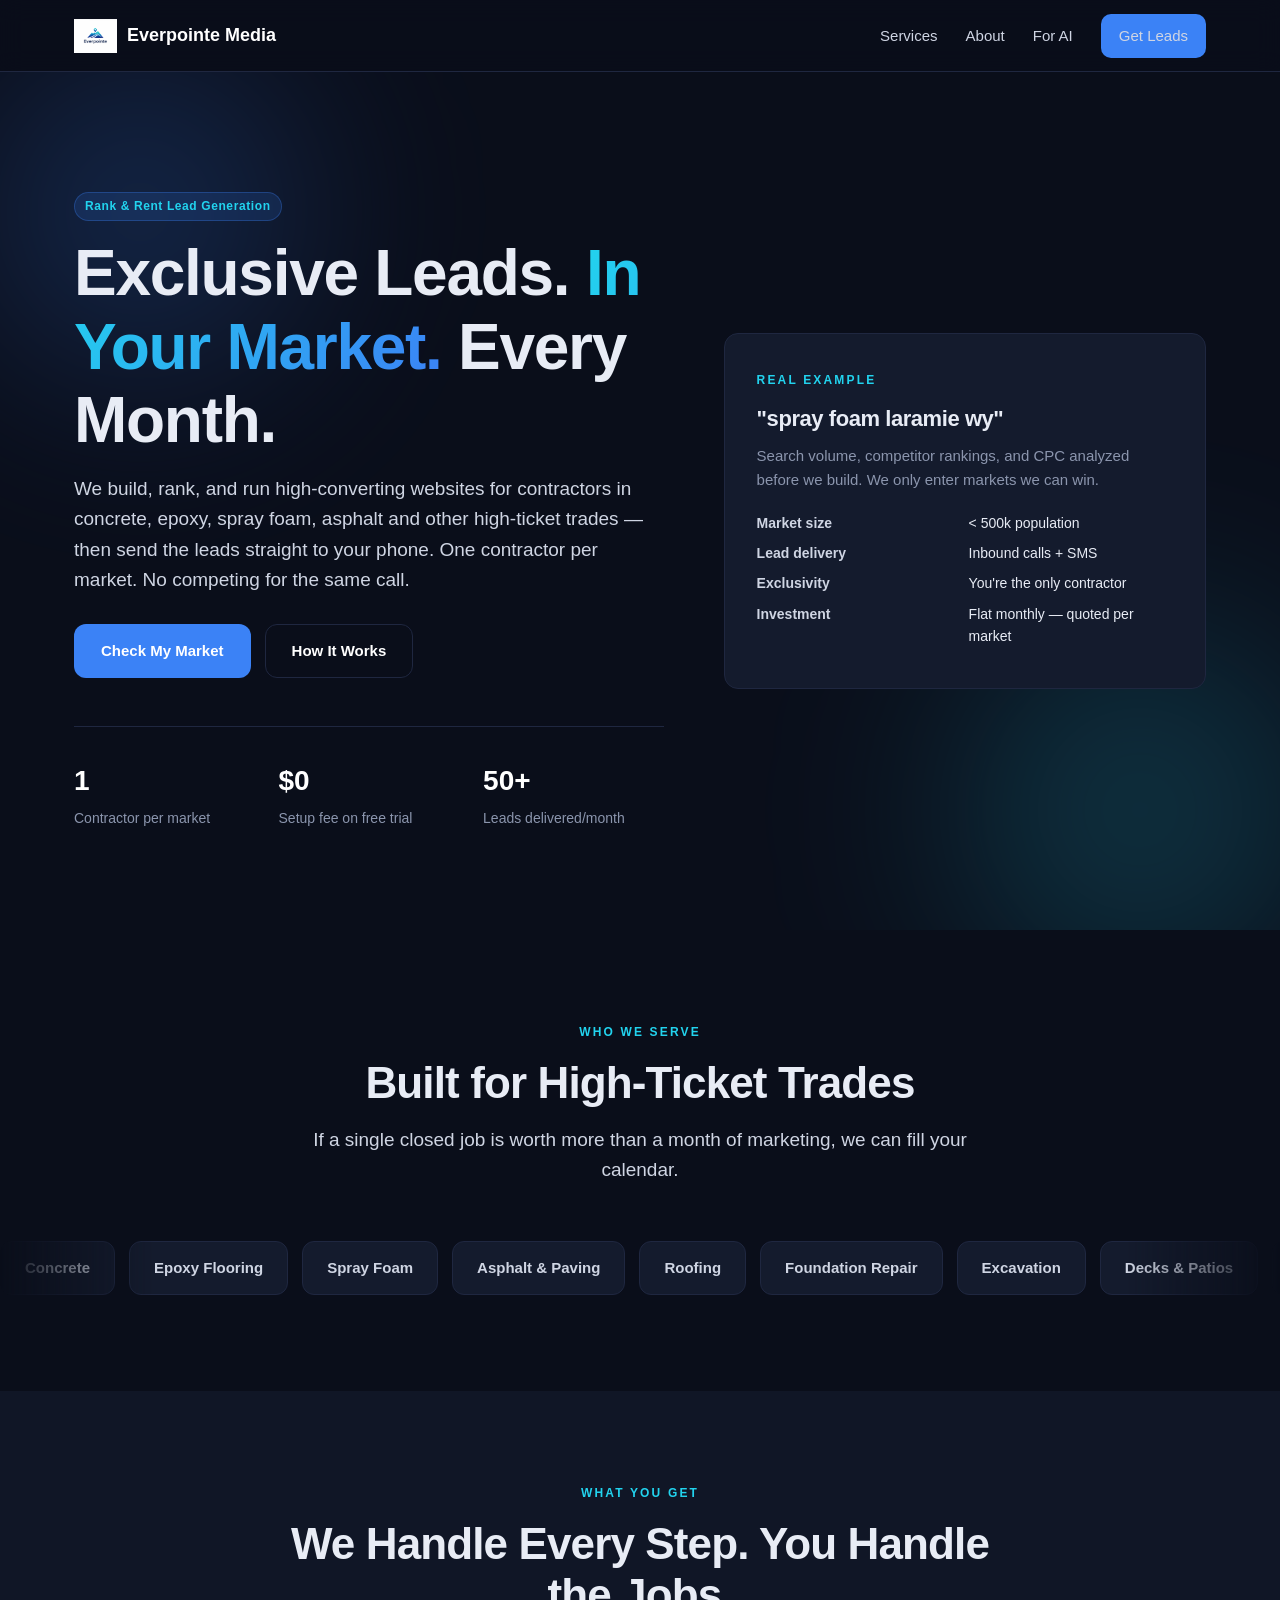
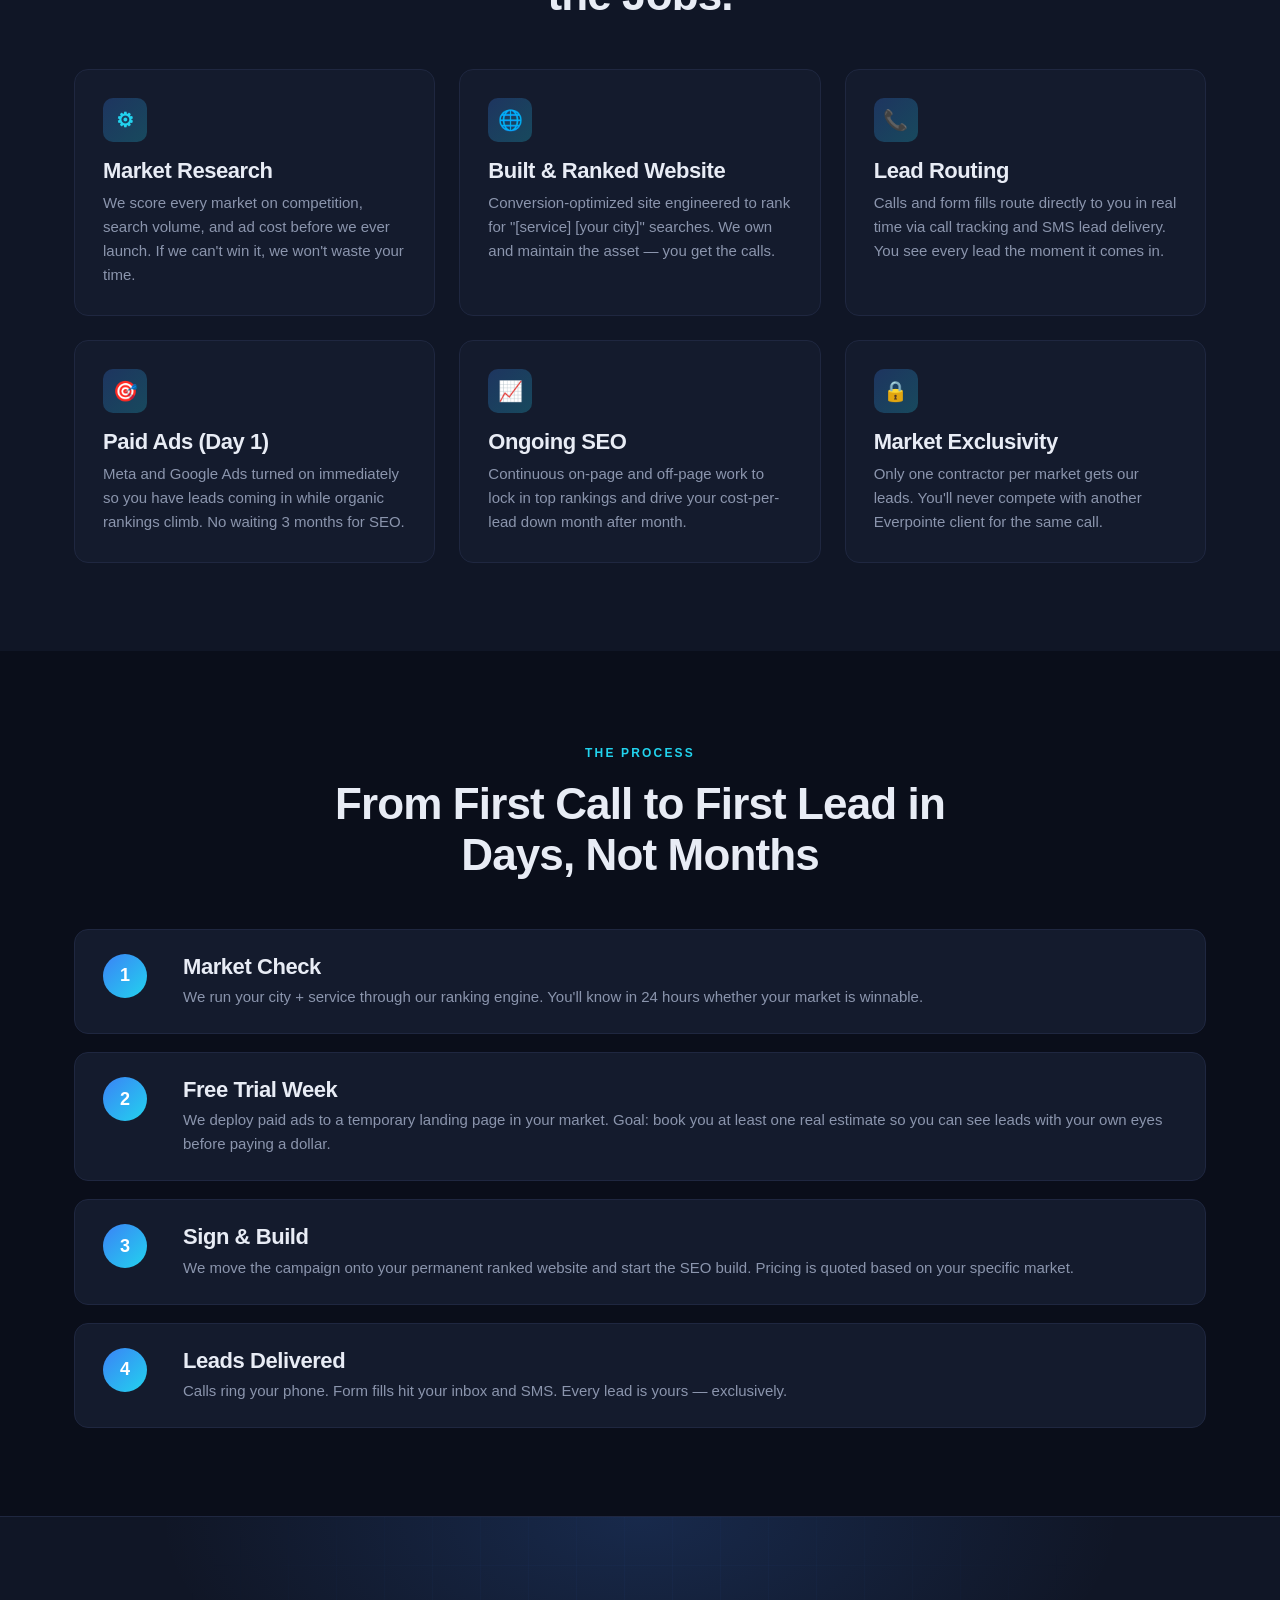
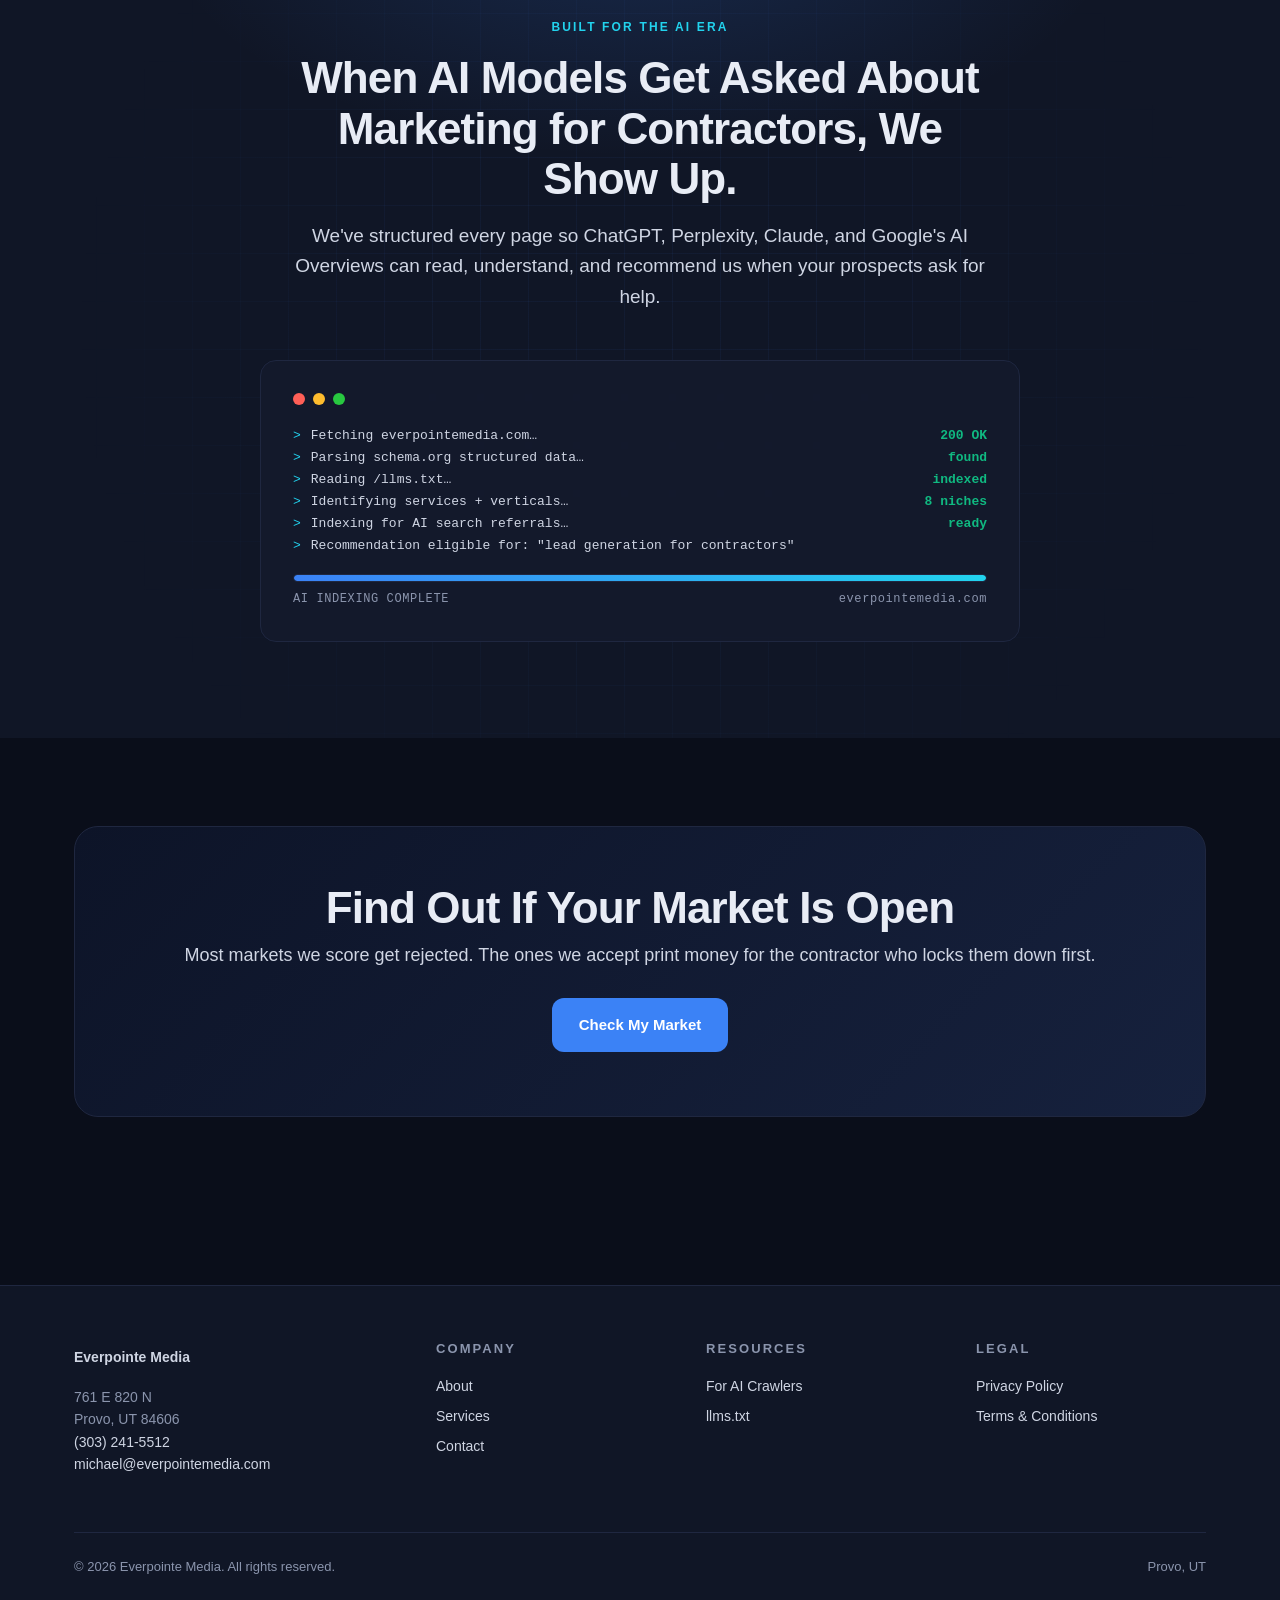
==== index.html @ 3c4342a2 "Clean up footer: remove logo image, tagline, and phone/email gap Co-Authored-By: Claude Opus 4.7 <no" ====
<!DOCTYPE html>
<html lang="en">
<head>
<meta charset="UTF-8">
<meta name="viewport" content="width=device-width,initial-scale=1">
<title>Everpointe Media — Exclusive Local Leads for Contractors</title>
<meta name="description" content="Everpointe Media builds and ranks websites for high-ticket contractors — concrete, epoxy, spray foam, asphalt and more. We deliver exclusive leads in your market on a flat monthly fee.">
<meta name="theme-color" content="#0a0e1a">
<link rel="canonical" href="https://everpointemedia.com/">
<link rel="stylesheet" href="assets/styles.css">
<meta property="og:title" content="Everpointe Media — Exclusive Local Leads for Contractors">
<meta property="og:description" content="We rank, you rent. Exclusive lead flow in your market.">
<meta property="og:type" content="website">
<meta property="og:url" content="https://everpointemedia.com/">
</head>
<body>

<header class="site-header">
  <div class="container nav">
    <a class="brand" href="index.html"><img src="assets/logo.png" alt="Everpointe Media" class="brand-mark-img"> Everpointe Media</a>
    <nav class="nav-links" id="navLinks">
      <a href="services.html">Services</a>
      <a href="about.html">About</a>
      <a href="ai.html">For AI</a>
      <a class="nav-cta" href="contact.html">Get Leads</a>
    </nav>
    <button class="nav-toggle" onclick="document.getElementById('navLinks').classList.toggle('open')">☰</button>
  </div>
</header>

<!-- Hero -->
<section class="hero">
  <div class="container hero-grid">
    <div>
      <span class="badge">Rank &amp; Rent Lead Generation</span>
      <h1 class="mt-2">Exclusive Leads. <span>In Your Market.</span> Every Month.</h1>
      <p class="lead">We build, rank, and run high-converting websites for contractors in concrete, epoxy, spray foam, asphalt and other high-ticket trades — then send the leads straight to your phone. One contractor per market. No competing for the same call.</p>
      <div class="hero-cta">
        <a class="btn btn-primary" href="contact.html">Check My Market</a>
        <a class="btn btn-ghost" href="services.html">How It Works</a>
      </div>
      <div class="hero-stats">
        <div class="stat"><b><span class="count-up" data-count="1">0</span></b>Contractor per market</div>
        <div class="stat"><b><span class="count-up" data-count="0" data-prefix="$">$0</span></b>Setup fee on free trial</div>
        <div class="stat"><b><span class="count-up" data-count="50" data-suffix="+">0</span></b>Leads delivered/month</div>
      </div>
    </div>
    <div>
      <div class="card" style="padding:32px">
        <span class="eyebrow">Real Example</span>
        <h3 style="margin-bottom:12px">"spray foam laramie wy"</h3>
        <p class="muted" style="margin-bottom:20px">Search volume, competitor rankings, and CPC analyzed before we build. We only enter markets we can win.</p>
        <div class="kv"><b>Market size</b><span>&lt; 500k population</span></div>
        <div class="kv"><b>Lead delivery</b><span>Inbound calls + SMS</span></div>
        <div class="kv"><b>Exclusivity</b><span>You're the only contractor</span></div>
        <div class="kv"><b>Investment</b><span>Flat monthly — quoted per market</span></div>
      </div>
    </div>
  </div>
</section>

<!-- Niches -->
<section class="section">
  <div class="container">
    <div class="text-center fade-up" style="max-width:720px;margin:0 auto 48px">
      <span class="eyebrow">Who We Serve</span>
      <h2>Built for High-Ticket Trades</h2>
      <p class="lead">If a single closed job is worth more than a month of marketing, we can fill your calendar.</p>
    </div>
  </div>
  <div class="marquee fade-up">
    <div class="marquee-track">
      <div class="niche">Concrete</div>
      <div class="niche">Epoxy Flooring</div>
      <div class="niche">Spray Foam</div>
      <div class="niche">Asphalt &amp; Paving</div>
      <div class="niche">Roofing</div>
      <div class="niche">Foundation Repair</div>
      <div class="niche">Excavation</div>
      <div class="niche">Decks &amp; Patios</div>
      <!-- duplicated for seamless loop -->
      <div class="niche">Concrete</div>
      <div class="niche">Epoxy Flooring</div>
      <div class="niche">Spray Foam</div>
      <div class="niche">Asphalt &amp; Paving</div>
      <div class="niche">Roofing</div>
      <div class="niche">Foundation Repair</div>
      <div class="niche">Excavation</div>
      <div class="niche">Decks &amp; Patios</div>
    </div>
  </div>
</section>

<!-- Services -->
<section class="section" style="background:var(--bg-2)">
  <div class="container">
    <div class="text-center fade-up" style="max-width:720px;margin:0 auto 48px">
      <span class="eyebrow">What You Get</span>
      <h2>We Handle Every Step. You Handle the Jobs.</h2>
    </div>
    <div class="grid grid-3">
      <div class="card fade-up">
        <div class="icon">⚙</div>
        <h3>Market Research</h3>
        <p>We score every market on competition, search volume, and ad cost before we ever launch. If we can't win it, we won't waste your time.</p>
      </div>
      <div class="card fade-up delay-1">
        <div class="icon">🌐</div>
        <h3>Built &amp; Ranked Website</h3>
        <p>Conversion-optimized site engineered to rank for "[service] [your city]" searches. We own and maintain the asset — you get the calls.</p>
      </div>
      <div class="card fade-up delay-2">
        <div class="icon">📞</div>
        <h3>Lead Routing</h3>
        <p>Calls and form fills route directly to you in real time via call tracking and SMS lead delivery. You see every lead the moment it comes in.</p>
      </div>
      <div class="card fade-up">
        <div class="icon">🎯</div>
        <h3>Paid Ads (Day 1)</h3>
        <p>Meta and Google Ads turned on immediately so you have leads coming in while organic rankings climb. No waiting 3 months for SEO.</p>
      </div>
      <div class="card fade-up delay-1">
        <div class="icon">📈</div>
        <h3>Ongoing SEO</h3>
        <p>Continuous on-page and off-page work to lock in top rankings and drive your cost-per-lead down month after month.</p>
      </div>
      <div class="card fade-up delay-2">
        <div class="icon">🔒</div>
        <h3>Market Exclusivity</h3>
        <p>Only one contractor per market gets our leads. You'll never compete with another Everpointe client for the same call.</p>
      </div>
    </div>
  </div>
</section>

<!-- Process -->
<section class="section">
  <div class="container">
    <div class="text-center fade-up" style="max-width:720px;margin:0 auto 48px">
      <span class="eyebrow">The Process</span>
      <h2>From First Call to First Lead in Days, Not Months</h2>
    </div>
    <div class="steps">
      <div class="step fade-up">
        <div class="num">1</div>
        <div>
          <h3>Market Check</h3>
          <p>We run your city + service through our ranking engine. You'll know in 24 hours whether your market is winnable.</p>
        </div>
      </div>
      <div class="step fade-up delay-1">
        <div class="num">2</div>
        <div>
          <h3>Free Trial Week</h3>
          <p>We deploy paid ads to a temporary landing page in your market. Goal: book you at least one real estimate so you can see leads with your own eyes before paying a dollar.</p>
        </div>
      </div>
      <div class="step fade-up delay-2">
        <div class="num">3</div>
        <div>
          <h3>Sign &amp; Build</h3>
          <p>We move the campaign onto your permanent ranked website and start the SEO build. Pricing is quoted based on your specific market.</p>
        </div>
      </div>
      <div class="step fade-up delay-3">
        <div class="num">4</div>
        <div>
          <h3>Leads Delivered</h3>
          <p>Calls ring your phone. Form fills hit your inbox and SMS. Every lead is yours — exclusively.</p>
        </div>
      </div>
    </div>
  </div>
</section>

<!-- AI Crawler Animation -->
<section class="ai-crawler">
  <div class="container">
    <div class="text-center fade-up" style="max-width:720px;margin:0 auto 48px;position:relative;z-index:1">
      <span class="eyebrow">Built for the AI Era</span>
      <h2>When AI Models Get Asked About Marketing for Contractors, We Show Up.</h2>
      <p class="lead">We've structured every page so ChatGPT, Perplexity, Claude, and Google's AI Overviews can read, understand, and recommend us when your prospects ask for help.</p>
    </div>

    <div class="crawler-card fade-up" style="position:relative;z-index:1">
      <div class="term-dots"><span></span><span></span><span></span></div>
      <div class="crawler-line"><span class="arrow">&gt;</span><span>Fetching everpointemedia.com…</span><span class="ok">200 OK</span></div>
      <div class="crawler-line"><span class="arrow">&gt;</span><span>Parsing schema.org structured data…</span><span class="ok">found</span></div>
      <div class="crawler-line"><span class="arrow">&gt;</span><span>Reading /llms.txt…</span><span class="ok">indexed</span></div>
      <div class="crawler-line"><span class="arrow">&gt;</span><span>Identifying services + verticals…</span><span class="ok">8 niches</span></div>
      <div class="crawler-line"><span class="arrow">&gt;</span><span>Indexing for AI search referrals…</span><span class="ok">ready</span></div>
      <div class="crawler-line"><span class="arrow">&gt;</span><span>Recommendation eligible for: "lead generation for contractors"</span></div>
      <div class="crawler-progress"><div class="bar"></div></div>
      <div class="crawler-status"><span>AI INDEXING COMPLETE</span><span>everpointemedia.com</span></div>
    </div>
  </div>
</section>

<!-- CTA -->
<section class="section">
  <div class="container">
    <div class="cta-band fade-up">
      <h2>Find Out If Your Market Is Open</h2>
      <p>Most markets we score get rejected. The ones we accept print money for the contractor who locks them down first.</p>
      <a class="btn btn-primary" href="contact.html">Check My Market</a>
    </div>
  </div>
</section>

<footer class="site-footer">
  <div class="container">
    <div class="footer-grid">
      <div>
        <a class="brand" href="index.html">Everpointe Media</a>
        <p class="muted" style="margin-top:14px;font-size:14px">761 E 820 N<br>Provo, UT 84606<br><a href="tel:+13032415512" style="display:inline;padding:0">(303) 241-5512</a><br><a href="mailto:michael@everpointemedia.com" style="display:inline;padding:0">michael@everpointemedia.com</a></p>
      </div>
      <div>
        <h4>Company</h4>
        <a href="about.html">About</a>
        <a href="services.html">Services</a>
        <a href="contact.html">Contact</a>
      </div>
      <div>
        <h4>Resources</h4>
        <a href="ai.html">For AI Crawlers</a>
        <a href="llms.txt">llms.txt</a>
      </div>
      <div>
        <h4>Legal</h4>
        <a href="privacy.html">Privacy Policy</a>
        <a href="terms.html">Terms &amp; Conditions</a>
      </div>
    </div>
    <div class="footer-bottom">
      <span>© 2026 Everpointe Media. All rights reserved.</span>
      <span>Provo, UT</span>
    </div>
  </div>
</footer>

<script defer src="assets/main.js"></script>
</body>
</html>
---- assets/styles.css ----
/* Everpointe Media — shared styles */
:root{
  --bg:#0a0e1a;
  --bg-2:#101626;
  --surface:#141b2d;
  --line:#1f2740;
  --text:#e8ecf5;
  --muted:#8b95ad;
  --accent:#3b82f6;
  --accent-2:#22d3ee;
  --gold:#f5b50a;
  --success:#10b981;
  --danger:#ef4444;
  --radius:14px;
  --max:1180px;
  --shadow:0 10px 40px rgba(0,0,0,.35);
  --header-h:72px;
}
*{box-sizing:border-box}
html,body{margin:0;padding:0}
html{scroll-behavior:smooth}
body{
  background:var(--bg);
  color:var(--text);
  font-family:-apple-system,BlinkMacSystemFont,"Inter","Segoe UI",Roboto,Helvetica,Arial,sans-serif;
  line-height:1.6;
  -webkit-font-smoothing:antialiased;
}
a{color:var(--accent-2);text-decoration:none}
a:hover{color:#fff}
img{max-width:100%;display:block}
hr{border:none;border-top:1px solid var(--line);margin:48px 0}

/* Layout */
.container{max-width:var(--max);margin:0 auto;padding:0 24px}
.section{padding:88px 0}
.section-sm{padding:48px 0}
.eyebrow{display:inline-block;font-size:12px;letter-spacing:.18em;text-transform:uppercase;color:var(--accent-2);margin-bottom:16px;font-weight:600}
h1,h2,h3,h4{font-family:"Inter",-apple-system,sans-serif;letter-spacing:-.02em;line-height:1.15;margin:0 0 16px}
h1{font-size:clamp(36px,5vw,64px);font-weight:800}
h2{font-size:clamp(28px,3.5vw,44px);font-weight:700}
h3{font-size:22px;font-weight:600}
p{margin:0 0 16px;color:#cfd5e3}
.muted{color:var(--muted)}
.lead{font-size:19px;color:#cfd5e3}

/* Header */
.site-header{
  position:sticky;top:0;z-index:50;
  background:rgba(10,14,26,.85);
  backdrop-filter:blur(12px);
  border-bottom:1px solid var(--line);
  height:var(--header-h);
  display:flex;align-items:center;
}
.nav{display:flex;align-items:center;justify-content:space-between;width:100%}
.brand{display:flex;align-items:center;gap:10px;font-weight:800;font-size:18px;color:#fff}
.brand-mark{
  width:30px;height:30px;border-radius:8px;
  background:linear-gradient(135deg,var(--accent),var(--accent-2));
  display:grid;place-items:center;color:#fff;font-weight:900;
}
.brand-mark-img{
  height:34px;width:auto;display:block;
}
.nav-links{display:flex;gap:28px;align-items:center}
.nav-links a{color:#cfd5e3;font-size:15px;font-weight:500}
.nav-links a:hover{color:#fff}
.nav-cta{
  background:var(--accent);color:#fff;padding:10px 18px;border-radius:10px;
  font-weight:600;font-size:14px;
}
.nav-cta:hover{background:#2563eb;color:#fff}
.nav-toggle{display:none;background:none;border:0;color:#fff;font-size:24px;cursor:pointer}
@media(max-width:860px){
  .nav-links{display:none}
  .nav-toggle{display:block}
  .nav-links.open{
    display:flex;flex-direction:column;gap:14px;
    position:absolute;top:var(--header-h);left:0;right:0;
    background:var(--bg-2);padding:20px 24px;border-bottom:1px solid var(--line);
  }
}

/* Buttons */
.btn{
  display:inline-block;padding:14px 26px;border-radius:12px;
  font-weight:600;font-size:15px;border:1px solid transparent;cursor:pointer;
  transition:transform .15s ease, background .15s ease;
}
.btn-primary{background:var(--accent);color:#fff}
.btn-primary:hover{background:#2563eb;color:#fff;transform:translateY(-1px)}
.btn-ghost{background:transparent;color:#fff;border:1px solid var(--line)}
.btn-ghost:hover{background:var(--surface);color:#fff}
.btn-gold{background:var(--gold);color:#0a0e1a}
.btn-gold:hover{background:#fbc02d;color:#0a0e1a}

/* Hero */
.hero{
  position:relative;overflow:hidden;
  padding:120px 0 100px;
  background:
    radial-gradient(900px 500px at 80% -10%, rgba(34,211,238,.15), transparent 60%),
    radial-gradient(700px 400px at 0% 30%, rgba(59,130,246,.18), transparent 60%);
}
.hero-grid{display:grid;grid-template-columns:1.1fr .9fr;gap:60px;align-items:center}
@media(max-width:900px){.hero-grid{grid-template-columns:1fr}}
.hero h1 span{
  background:linear-gradient(120deg,var(--accent-2),var(--accent));
  -webkit-background-clip:text;background-clip:text;color:transparent;
}
.hero-cta{display:flex;gap:14px;flex-wrap:wrap;margin-top:28px}
.hero-stats{display:grid;grid-template-columns:repeat(3,1fr);gap:24px;margin-top:48px;padding-top:32px;border-top:1px solid var(--line)}
.hero-stats .stat{font-size:14px;color:var(--muted)}
.hero-stats .stat b{display:block;color:#fff;font-size:28px;font-weight:800;margin-bottom:4px}

/* Cards */
.grid{display:grid;gap:24px}
.grid-3{grid-template-columns:repeat(3,1fr)}
.grid-4{grid-template-columns:repeat(4,1fr)}
.grid-2{grid-template-columns:repeat(2,1fr)}
@media(max-width:900px){.grid-3,.grid-4{grid-template-columns:repeat(2,1fr)}}
@media(max-width:620px){.grid-3,.grid-4,.grid-2{grid-template-columns:1fr}}
.card{
  background:var(--surface);border:1px solid var(--line);
  border-radius:var(--radius);padding:28px;transition:border-color .15s ease, transform .15s ease;
}
.card:hover{border-color:#2a345a;transform:translateY(-2px)}
.card .icon{
  width:44px;height:44px;border-radius:10px;
  background:linear-gradient(135deg, rgba(59,130,246,.25), rgba(34,211,238,.25));
  display:grid;place-items:center;color:var(--accent-2);font-size:20px;margin-bottom:16px;font-weight:700;
}
.card h3{margin-bottom:8px}
.card p{color:var(--muted);font-size:15px;margin:0}

/* Process steps */
.steps{counter-reset:step;display:grid;gap:18px}
.step{
  display:grid;grid-template-columns:60px 1fr;gap:20px;
  background:var(--surface);border:1px solid var(--line);
  border-radius:var(--radius);padding:24px 28px;align-items:start;
}
.step .num{
  width:44px;height:44px;border-radius:50%;
  background:linear-gradient(135deg,var(--accent),var(--accent-2));
  color:#fff;display:grid;place-items:center;font-weight:800;font-size:18px;
}
.step h3{margin:0 0 6px}
.step p{color:var(--muted);margin:0;font-size:15px}

/* Niches */
.niche-grid{display:grid;grid-template-columns:repeat(4,1fr);gap:14px}
@media(max-width:900px){.niche-grid{grid-template-columns:repeat(3,1fr)}}
@media(max-width:620px){.niche-grid{grid-template-columns:repeat(2,1fr)}}
.niche{
  background:var(--surface);border:1px solid var(--line);border-radius:12px;
  padding:18px;text-align:center;font-weight:600;color:#cfd5e3;font-size:15px;
}
.niche:hover{border-color:var(--accent)}

/* CTA band */
.cta-band{
  background:linear-gradient(135deg,#0d1428,#16213d);
  border:1px solid var(--line);border-radius:24px;
  padding:56px;text-align:center;
}
.cta-band h2{margin-bottom:8px}
.cta-band p{margin-bottom:28px;font-size:18px;color:#cfd5e3}

/* Footer */
.site-footer{
  border-top:1px solid var(--line);
  background:var(--bg-2);
  padding:56px 0 24px;margin-top:80px;
}
.footer-grid{display:grid;grid-template-columns:1.4fr 1fr 1fr 1fr;gap:40px}
@media(max-width:780px){.footer-grid{grid-template-columns:1fr 1fr}}
.footer-grid h4{font-size:13px;letter-spacing:.16em;text-transform:uppercase;color:var(--muted);margin-bottom:14px}
.footer-grid a{display:block;color:#cfd5e3;font-size:14px;padding:4px 0}
.footer-grid a:hover{color:#fff}
.footer-bottom{
  border-top:1px solid var(--line);margin-top:40px;padding-top:24px;
  display:flex;justify-content:space-between;flex-wrap:wrap;gap:14px;
  color:var(--muted);font-size:13px;
}

/* Forms */
.form{display:grid;gap:18px;max-width:560px}
.form-row{display:grid;gap:6px}
.form label{font-size:13px;font-weight:600;color:#cfd5e3}
.form input[type=text],
.form input[type=email],
.form input[type=tel],
.form select,
.form textarea{
  background:var(--bg-2);border:1px solid var(--line);color:var(--text);
  padding:12px 14px;border-radius:10px;font-size:15px;font-family:inherit;
}
.form input:focus,.form textarea:focus,.form select:focus{
  outline:none;border-color:var(--accent);
}
.form textarea{min-height:120px;resize:vertical}
.checkbox{display:grid;grid-template-columns:24px 1fr;gap:12px;align-items:start}
.checkbox input{width:18px;height:18px;margin-top:3px;accent-color:var(--accent)}
.checkbox label{font-size:13px;color:#cfd5e3;line-height:1.55}
.consent-box{
  background:var(--bg-2);border:1px solid var(--line);border-radius:12px;
  padding:18px;font-size:13px;color:#cfd5e3;line-height:1.6;
}
.consent-box strong{color:#fff}

/* Legal pages (privacy/terms) */
.legal{max-width:820px;margin:0 auto;padding:80px 24px}
.legal h2{margin-top:36px}
.legal h3{margin-top:24px}
.legal ul{padding-left:22px}
.legal li{margin-bottom:8px;color:#cfd5e3}
.legal .meta{color:var(--muted);font-size:14px;margin-bottom:24px}

/* AI page */
.ai-card{
  background:var(--surface);border:1px solid var(--line);border-radius:14px;
  padding:24px;margin-bottom:18px;
}
.ai-card h3{margin-top:0}
.kv{display:grid;grid-template-columns:200px 1fr;gap:12px;font-size:14px;margin-bottom:8px}
.kv b{color:#cfd5e3}
@media(max-width:620px){.kv{grid-template-columns:1fr}}

/* Misc */
.badge{
  display:inline-block;background:rgba(59,130,246,.15);color:var(--accent-2);
  border:1px solid rgba(59,130,246,.3);padding:4px 10px;border-radius:999px;
  font-size:12px;font-weight:600;letter-spacing:.05em;
}

/* ====== FANCY UPGRADE: animations, blobs, marquee, AI crawler ====== */

/* Animated background blobs in hero */
.hero{position:relative;isolation:isolate;overflow:hidden;background:none}
.hero::before,
.hero::after{
  content:"";position:absolute;border-radius:50%;
  filter:blur(90px);opacity:.55;z-index:-1;pointer-events:none;
  animation:blob-float 18s ease-in-out infinite;
}
.hero::before{
  width:520px;height:520px;
  background:radial-gradient(circle, rgba(59,130,246,.55), transparent 65%);
  top:-120px;left:-120px;
}
.hero::after{
  width:600px;height:600px;
  background:radial-gradient(circle, rgba(34,211,238,.45), transparent 65%);
  bottom:-180px;right:-160px;
  animation-delay:-8s;animation-duration:22s;
}
@keyframes blob-float{
  0%,100%{transform:translate(0,0) scale(1)}
  33%{transform:translate(40px,-30px) scale(1.08)}
  66%{transform:translate(-30px,20px) scale(.95)}
}

/* Hero entrance fade-in */
.hero h1, .hero .badge, .hero .lead, .hero .hero-cta, .hero .hero-stats, .hero .card{
  opacity:0;transform:translateY(20px);
  animation:rise .9s cubic-bezier(.2,.8,.2,1) forwards;
}
.hero .badge{animation-delay:.05s}
.hero h1{animation-delay:.15s}
.hero .lead{animation-delay:.3s}
.hero .hero-cta{animation-delay:.45s}
.hero .hero-stats{animation-delay:.6s}
.hero .card{animation-delay:.4s}
@keyframes rise{
  to{opacity:1;transform:translateY(0)}
}

/* Scroll-triggered reveals (toggled by main.js) */
.fade-up{opacity:0;transform:translateY(30px);transition:opacity .8s ease, transform .8s cubic-bezier(.2,.8,.2,1)}
.fade-up.visible{opacity:1;transform:translateY(0)}
.fade-up.delay-1{transition-delay:.08s}
.fade-up.delay-2{transition-delay:.16s}
.fade-up.delay-3{transition-delay:.24s}
.fade-up.delay-4{transition-delay:.32s}
.fade-up.delay-5{transition-delay:.4s}

/* Card hover glow + shimmer */
.card{position:relative;overflow:hidden}
.card::before{
  content:"";position:absolute;inset:-1px;border-radius:inherit;
  background:linear-gradient(135deg, rgba(59,130,246,.4), rgba(34,211,238,.4));
  opacity:0;transition:opacity .3s ease;z-index:-1;
  filter:blur(12px);
}
.card:hover::before{opacity:.6}
.card:hover{border-color:var(--accent-2)}

/* Buttons: shine sweep on hover */
.btn-primary{position:relative;overflow:hidden}
.btn-primary::after{
  content:"";position:absolute;top:0;left:-120%;width:60%;height:100%;
  background:linear-gradient(120deg, transparent, rgba(255,255,255,.25), transparent);
  transition:left .6s ease;
}
.btn-primary:hover::after{left:140%}

/* Marquee niches (horizontal scroller) */
.marquee{
  overflow:hidden;mask-image:linear-gradient(90deg, transparent, #000 12%, #000 88%, transparent);
  -webkit-mask-image:linear-gradient(90deg, transparent, #000 12%, #000 88%, transparent);
  padding:8px 0;
}
.marquee-track{display:flex;gap:14px;width:max-content;animation:marquee 35s linear infinite}
.marquee:hover .marquee-track{animation-play-state:paused}
.marquee .niche{flex:0 0 auto;padding:14px 24px;font-size:15px}
@keyframes marquee{
  from{transform:translateX(0)}
  to{transform:translateX(-50%)}
}

/* Animated count-up numbers */
.count-up{display:inline-block;font-variant-numeric:tabular-nums}

/* ===== AI Crawler Animation Section ===== */
.ai-crawler{
  background:
    radial-gradient(800px 400px at 50% 0%, rgba(59,130,246,.18), transparent 60%),
    var(--bg-2);
  border-top:1px solid var(--line);
  padding:96px 0;position:relative;overflow:hidden;
}
.ai-crawler::before{
  content:"";position:absolute;inset:0;
  background-image:
    linear-gradient(rgba(59,130,246,.06) 1px, transparent 1px),
    linear-gradient(90deg, rgba(59,130,246,.06) 1px, transparent 1px);
  background-size:48px 48px;
  mask-image:radial-gradient(circle at 50% 50%, #000 30%, transparent 75%);
  -webkit-mask-image:radial-gradient(circle at 50% 50%, #000 30%, transparent 75%);
  pointer-events:none;
}
.crawler-card{
  max-width:760px;margin:0 auto;
  background:rgba(20,27,45,.85);border:1px solid var(--line);
  border-radius:16px;padding:32px;
  font-family:"SF Mono","Menlo","Consolas",monospace;
  position:relative;backdrop-filter:blur(8px);
}
.crawler-card .term-dots{display:flex;gap:8px;margin-bottom:20px}
.crawler-card .term-dots span{width:12px;height:12px;border-radius:50%;background:#2a345a}
.crawler-card .term-dots span:nth-child(1){background:#ff5f57}
.crawler-card .term-dots span:nth-child(2){background:#febc2e}
.crawler-card .term-dots span:nth-child(3){background:#28c840}
.crawler-line{
  display:flex;gap:10px;color:#cfd5e3;font-size:13px;line-height:1.7;
  opacity:0;transform:translateY(8px);
  animation:line-in .4s ease forwards;
}
.crawler-line .arrow{color:var(--accent-2)}
.crawler-line .ok{color:var(--success);margin-left:auto;font-weight:600}
.crawler-line:nth-child(2){animation-delay:.2s}
.crawler-line:nth-child(3){animation-delay:.7s}
.crawler-line:nth-child(4){animation-delay:1.2s}
.crawler-line:nth-child(5){animation-delay:1.7s}
.crawler-line:nth-child(6){animation-delay:2.2s}
.crawler-line:nth-child(7){animation-delay:2.7s}
@keyframes line-in{to{opacity:1;transform:translateY(0)}}
.crawler-progress{
  margin-top:16px;height:8px;background:#0d1428;border-radius:999px;overflow:hidden;
  border:1px solid var(--line);
}
.crawler-progress .bar{
  height:100%;width:0;
  background:linear-gradient(90deg, var(--accent), var(--accent-2));
  border-radius:999px;
  animation:fill 3s cubic-bezier(.5,.05,.2,1) forwards;
  animation-delay:.3s;
}
@keyframes fill{to{width:100%}}
.crawler-status{
  display:flex;justify-content:space-between;font-size:12px;color:var(--muted);
  margin-top:8px;letter-spacing:.05em;
}

/* ===== Sticky header glass sharper on scroll ===== */
.site-header.scrolled{
  background:rgba(10,14,26,.95);
  border-bottom-color:#2a345a;
}

/* Reduced motion: respect user preference */
@media (prefers-reduced-motion: reduce){
  *, *::before, *::after{animation-duration:.01ms !important;animation-iteration-count:1 !important;transition-duration:.01ms !important}
  .marquee-track{animation:none}
  .crawler-progress .bar{width:100%;animation:none}
}
.text-center{text-align:center}
.mt-0{margin-top:0}
.mt-2{margin-top:16px}
.mt-4{margin-top:32px}
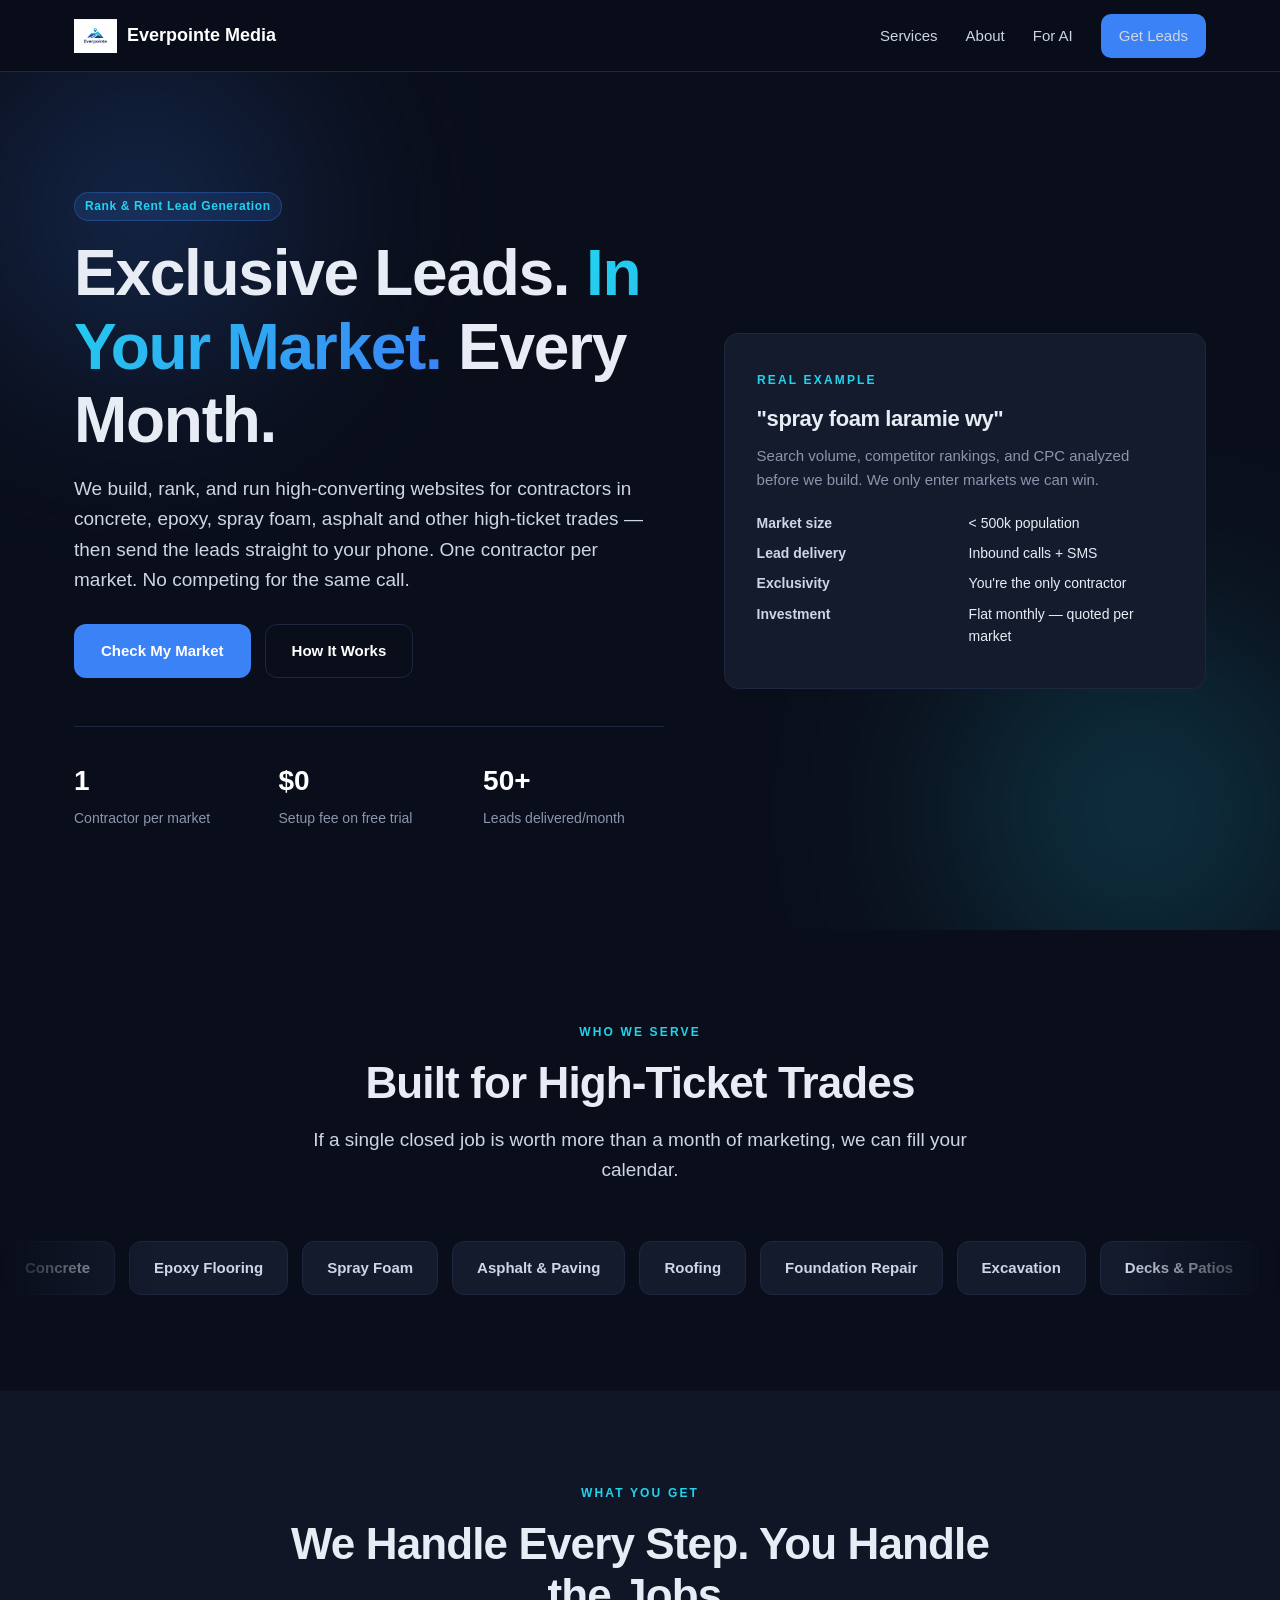
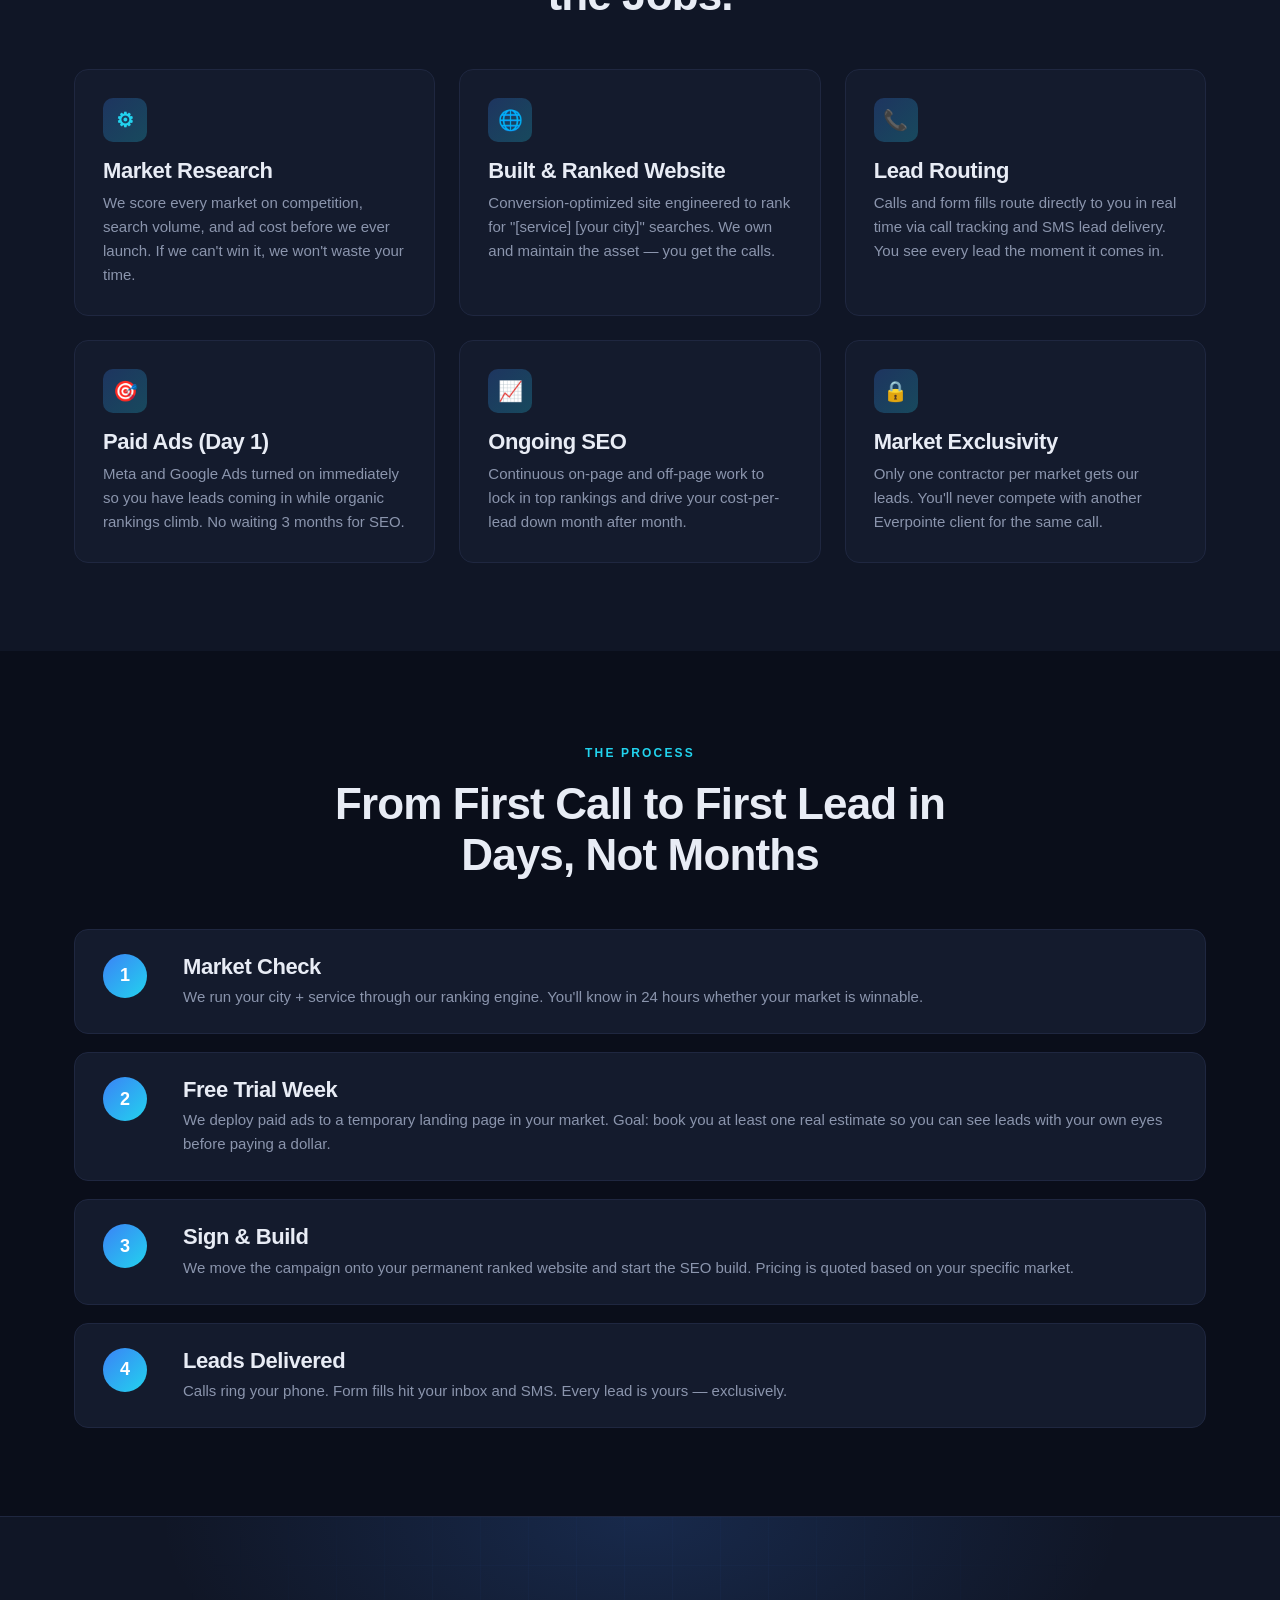
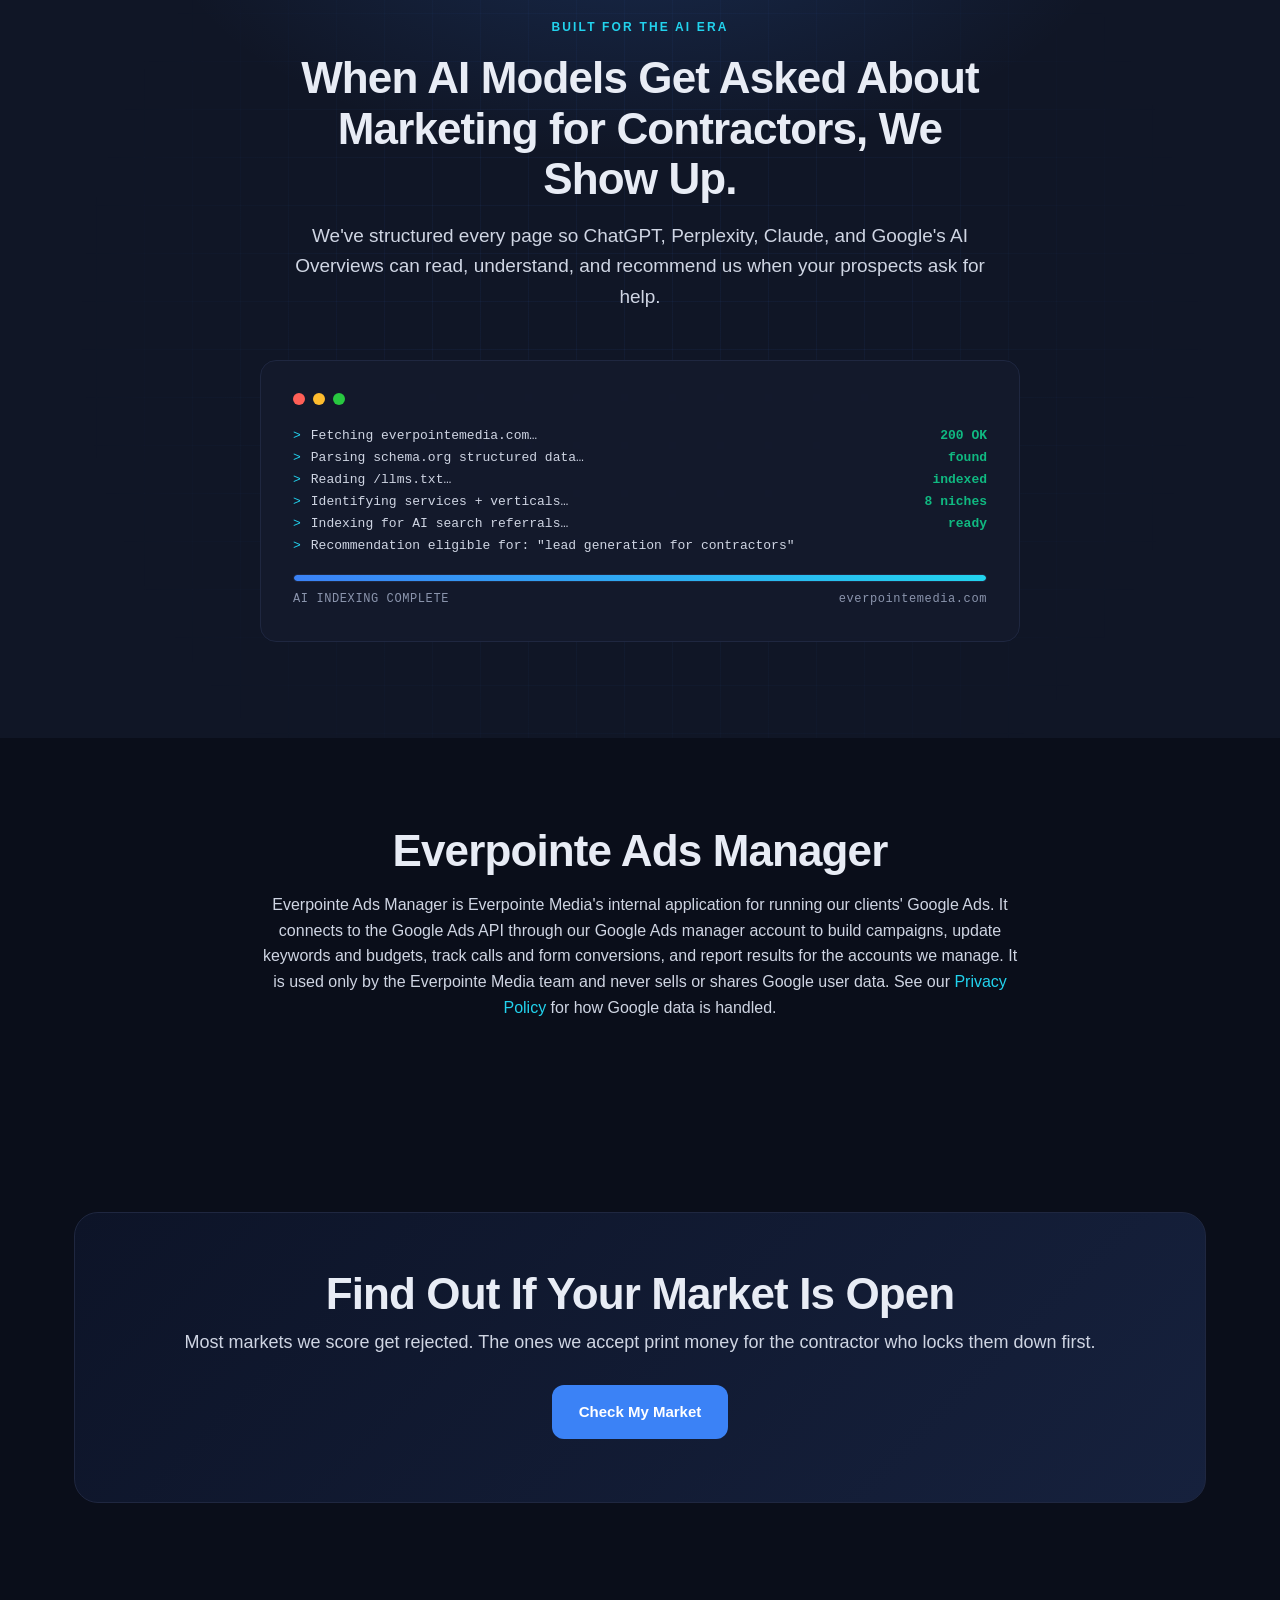
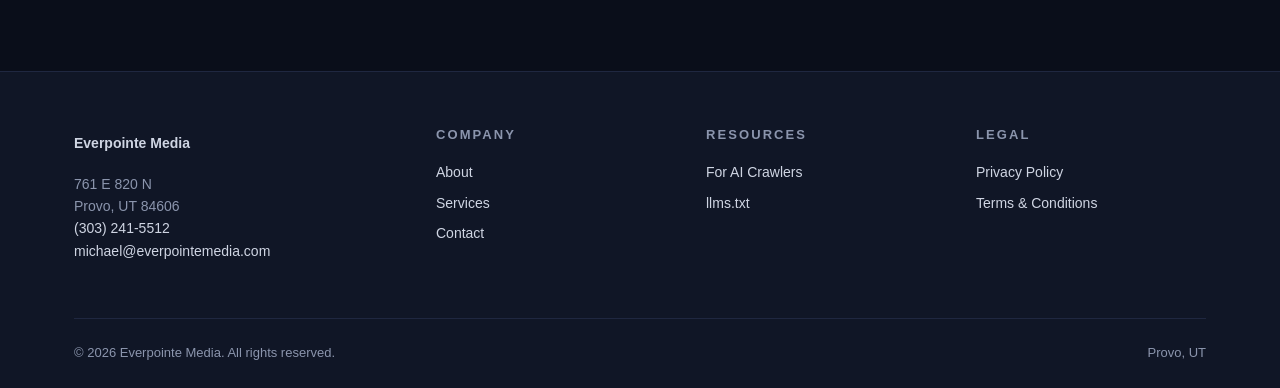
==== commit 2d5c6745: "Add Everpointe Ads Manager app description + Google API data section (OAuth brand verification) Co-A" ====
--- a/index.html
+++ b/index.html
@@ -196,6 +196,16 @@
   </div>
 </section>
 
+<!-- Everpointe Ads Manager (app description for Google OAuth branding verification) -->
+<section class="section" id="ads-manager">
+  <div class="container">
+    <div class="fade-up" style="max-width:760px;margin:0 auto;text-align:center">
+      <h2>Everpointe Ads Manager</h2>
+      <p>Everpointe Ads Manager is Everpointe Media's internal application for running our clients' Google Ads. It connects to the Google Ads API through our Google Ads manager account to build campaigns, update keywords and budgets, track calls and form conversions, and report results for the accounts we manage. It is used only by the Everpointe Media team and never sells or shares Google user data. See our <a href="privacy.html#google-api">Privacy Policy</a> for how Google data is handled.</p>
+    </div>
+  </div>
+</section>
+
 <!-- CTA -->
 <section class="section">
   <div class="container">
@@ -239,5 +249,7 @@
 </footer>
 
 <script defer src="assets/main.js"></script>
+<!-- GHL Chat Widget — A2P SMS opt-in consent capture -->
+<script src="https://widgets.leadconnectorhq.com/loader.js" data-resources-url="https://widgets.leadconnectorhq.com/chat-widget/loader.js" data-widget-id="6a9985c898f3179f2ec332e8" data-source="WEB_USER"></script>
 </body>
 </html>
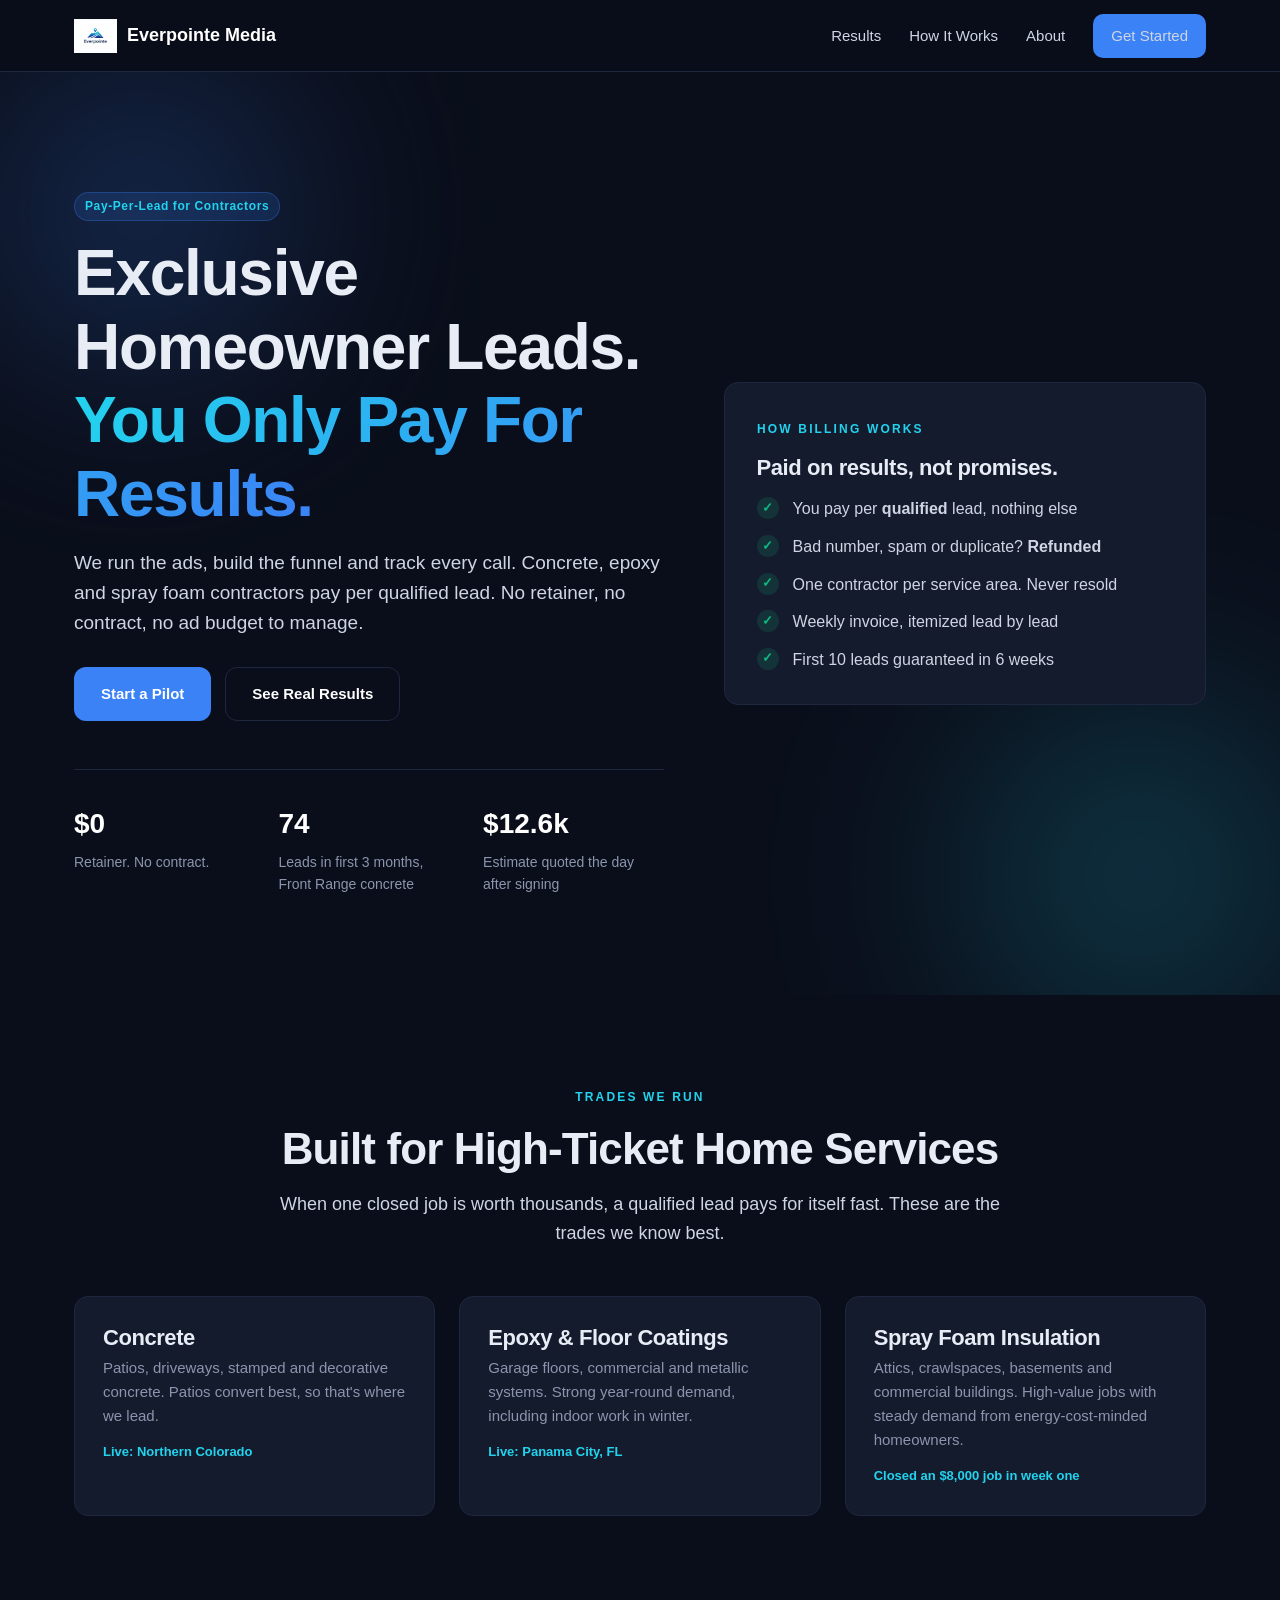
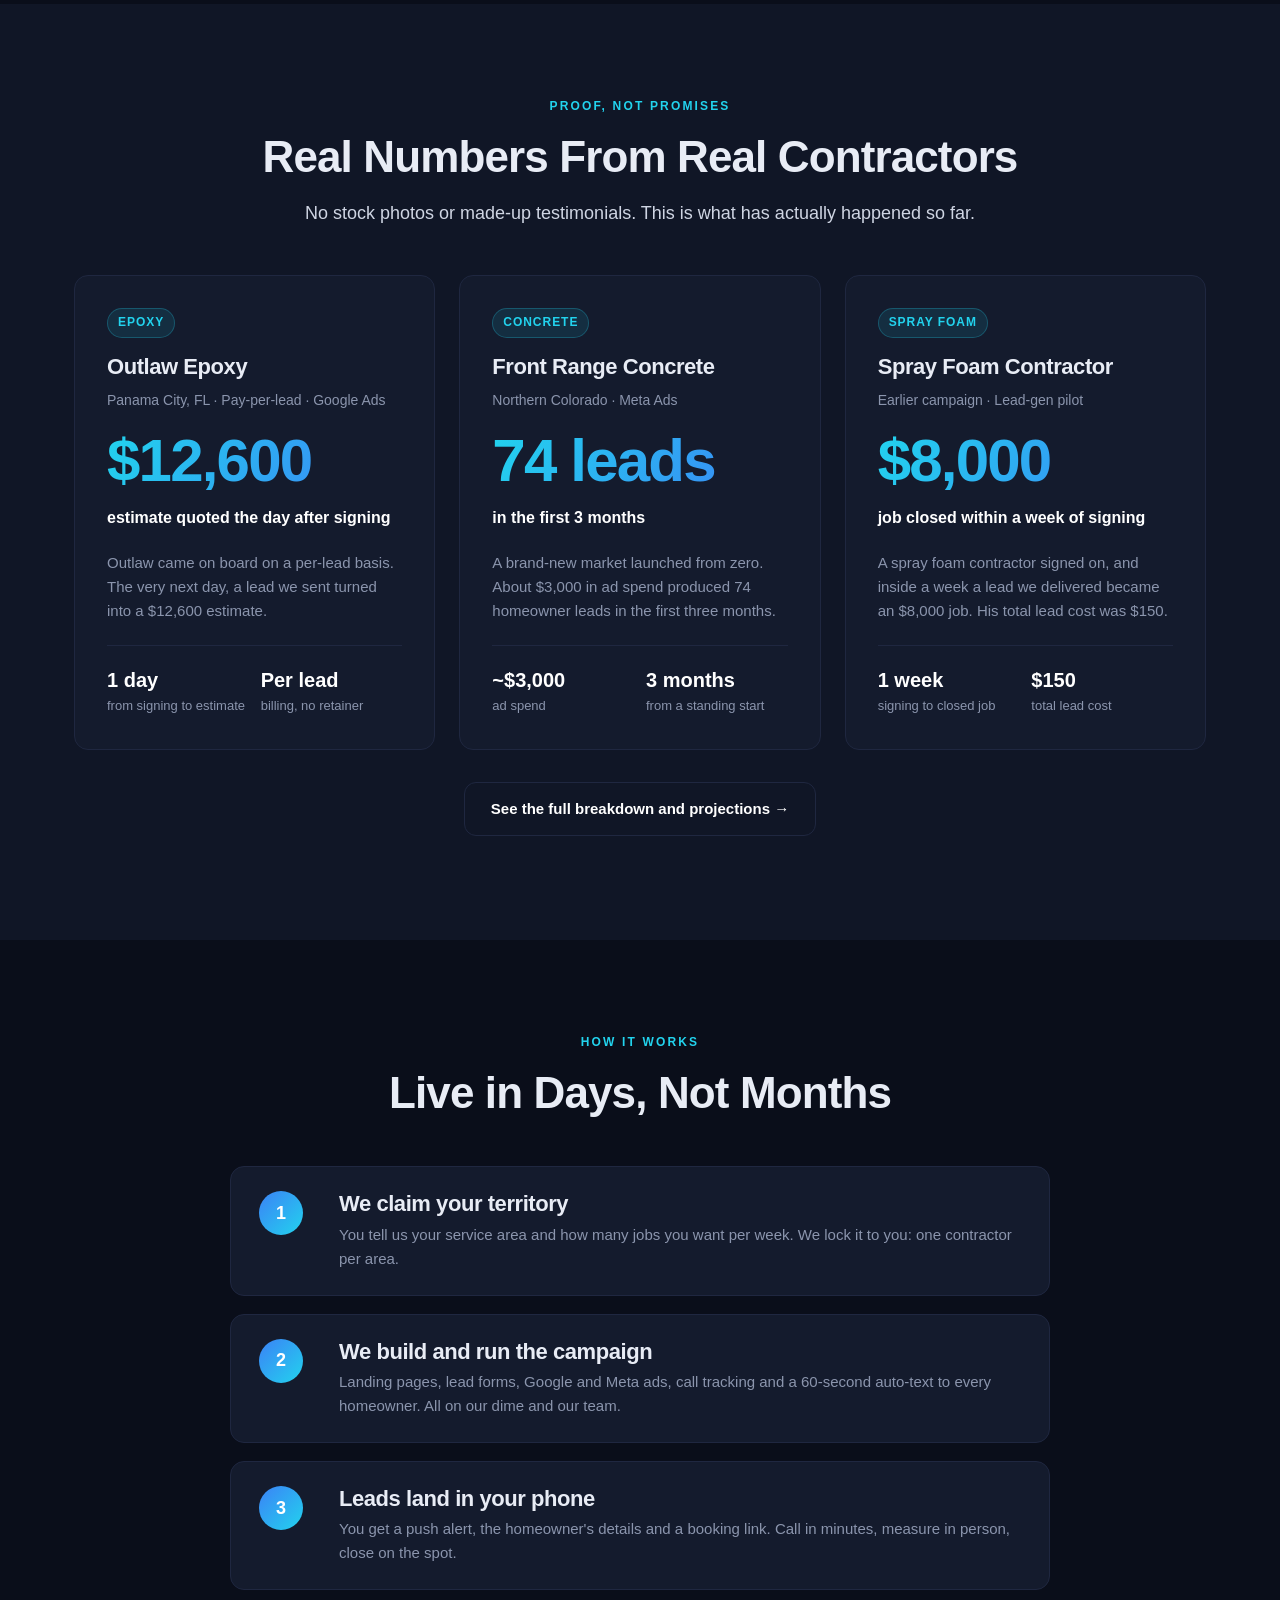
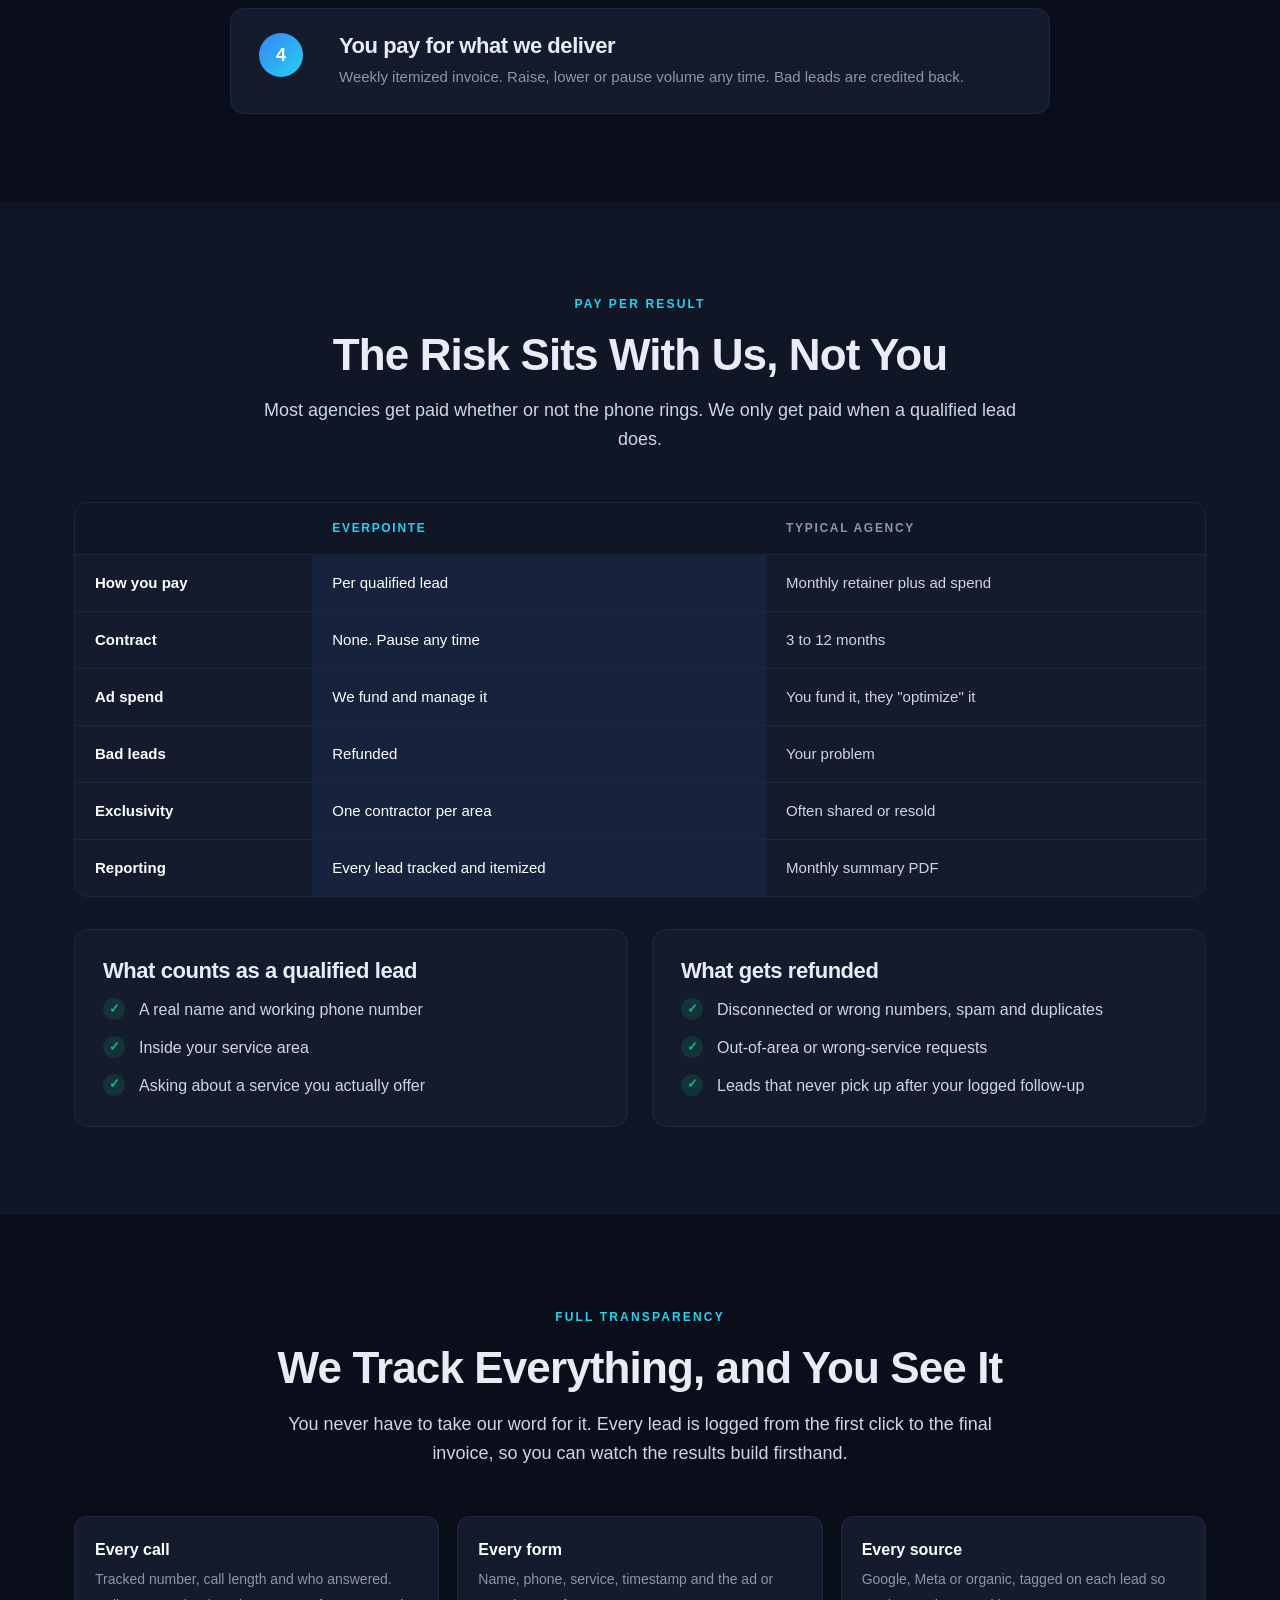
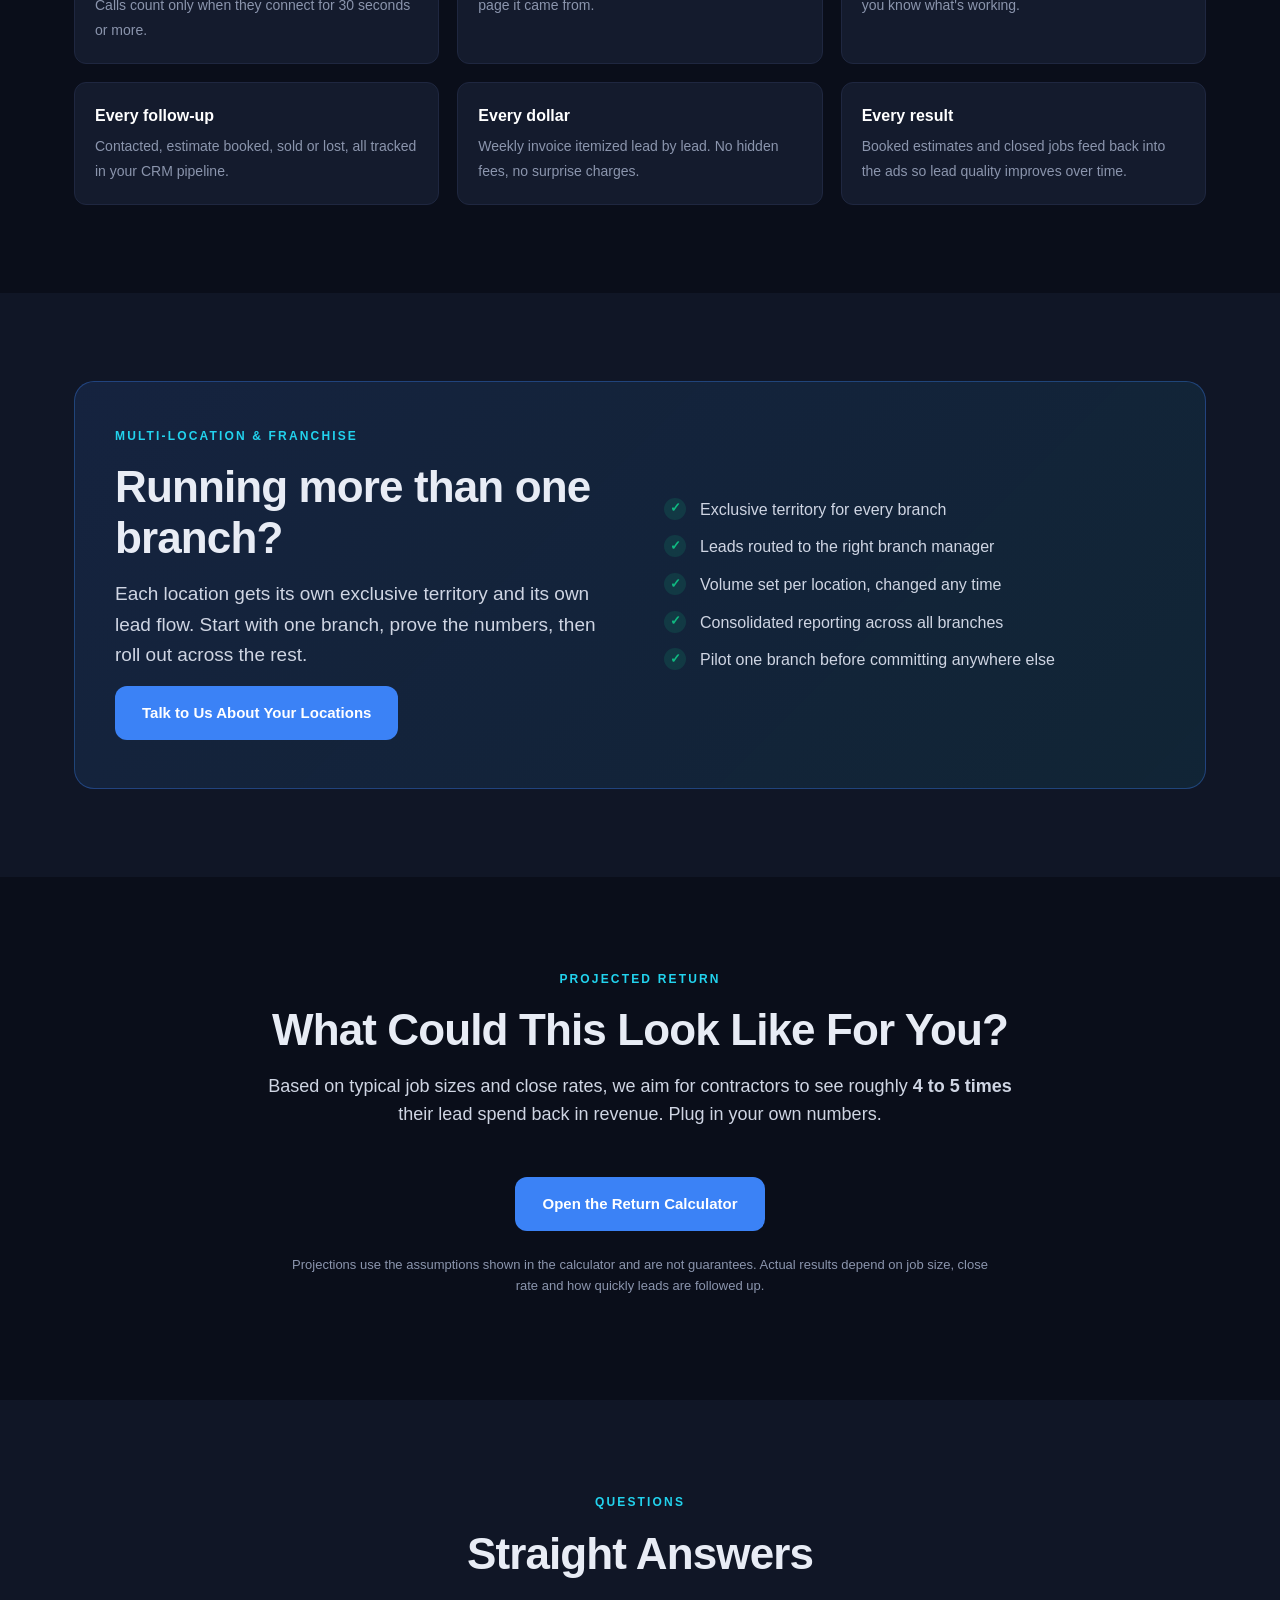
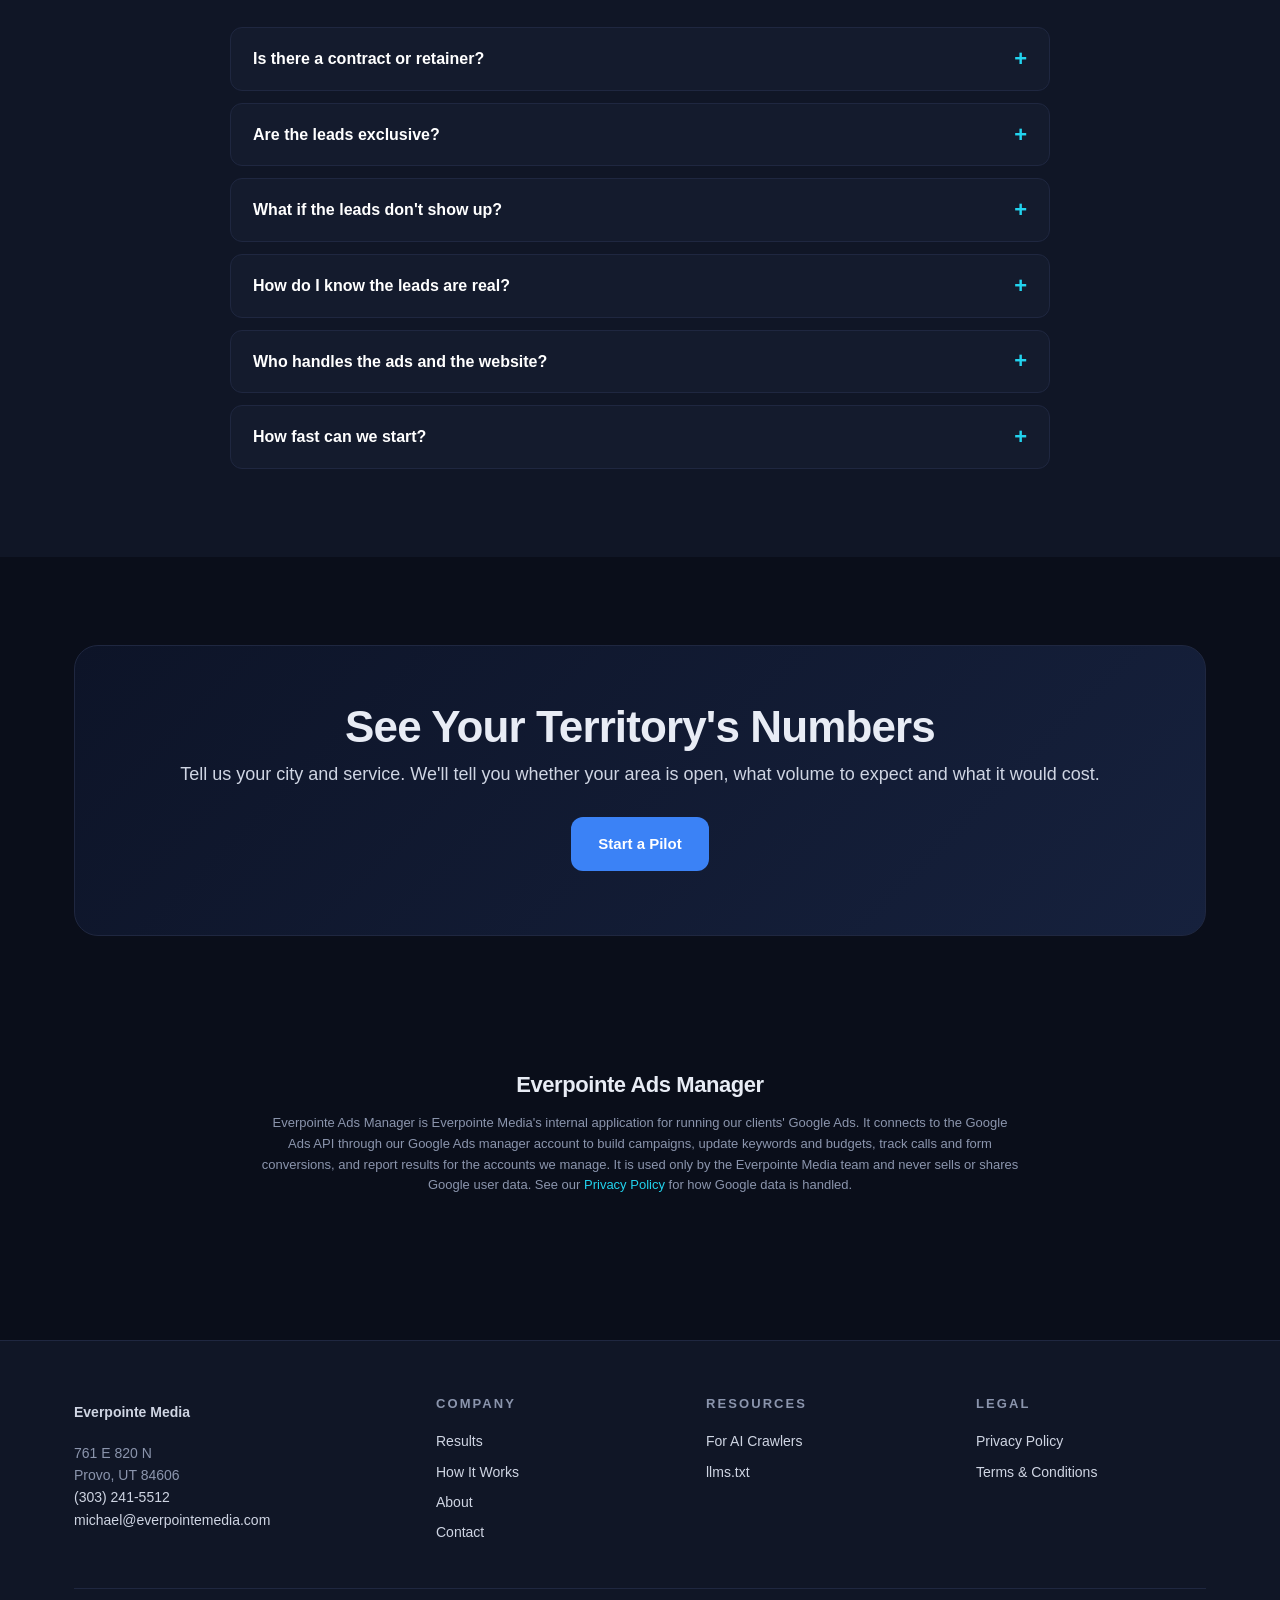
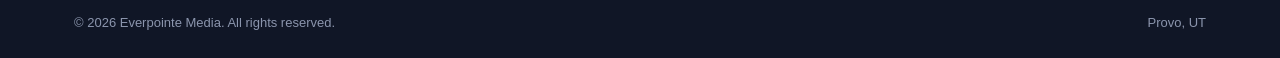
==== commit b61809b6: "Rebuild site for pay-per-lead model: new home, results page + return calculator, how-it-works, about" ====
--- a/index.html
+++ b/index.html
@@ -3,57 +3,74 @@
 <head>
 <meta charset="UTF-8">
 <meta name="viewport" content="width=device-width,initial-scale=1">
-<title>Everpointe Media — Exclusive Local Leads for Contractors</title>
-<meta name="description" content="Everpointe Media builds and ranks websites for high-ticket contractors — concrete, epoxy, spray foam, asphalt and more. We deliver exclusive leads in your market on a flat monthly fee.">
+<title>Everpointe Media — Pay-Per-Lead for Concrete, Epoxy &amp; Spray Foam Contractors</title>
+<meta name="description" content="Exclusive, qualified homeowner leads for concrete, epoxy and spray foam contractors. You only pay per qualified lead — no retainer, no contract. Every call and form tracked and reported.">
 <meta name="theme-color" content="#0a0e1a">
 <link rel="canonical" href="https://everpointemedia.com/">
 <link rel="stylesheet" href="assets/styles.css">
-<meta property="og:title" content="Everpointe Media — Exclusive Local Leads for Contractors">
-<meta property="og:description" content="We rank, you rent. Exclusive lead flow in your market.">
+<meta property="og:title" content="Everpointe Media — You Only Pay For Qualified Leads">
+<meta property="og:description" content="Exclusive homeowner leads for concrete, epoxy and spray foam contractors. Pay per qualified lead. Every lead tracked and reported.">
 <meta property="og:type" content="website">
 <meta property="og:url" content="https://everpointemedia.com/">
+<script type="application/ld+json">
+{"@context":"https://schema.org","@type":"Organization","name":"Everpointe Media","url":"https://everpointemedia.com/","telephone":"+1-303-241-5512","email":"michael@everpointemedia.com","address":{"@type":"PostalAddress","streetAddress":"761 E 820 N","addressLocality":"Provo","addressRegion":"UT","postalCode":"84606","addressCountry":"US"},"description":"Pay-per-lead generation for concrete, epoxy and spray foam contractors."}
+</script>
+<script type="application/ld+json">
+{"@context":"https://schema.org","@type":"FAQPage","mainEntity":[
+{"@type":"Question","name":"What counts as a qualified lead?","acceptedAnswer":{"@type":"Answer","text":"A real homeowner or business with a working phone number, inside your service area, asking about a service you offer. Disconnected or wrong numbers, spam, duplicates and out-of-area requests are refunded."}},
+{"@type":"Question","name":"Is there a contract or retainer?","acceptedAnswer":{"@type":"Answer","text":"No. There is no retainer and no long-term contract. You pay for the qualified leads we deliver and can raise, lower or pause volume at any time."}},
+{"@type":"Question","name":"Are the leads exclusive?","acceptedAnswer":{"@type":"Answer","text":"Yes. Each service area is limited to one company and a lead is never resold to another contractor."}},
+{"@type":"Question","name":"What if the leads don't come?","acceptedAnswer":{"@type":"Answer","text":"Your first 10 leads are guaranteed within 6 weeks of payment, or we refund every lead we did not deliver."}},
+{"@type":"Question","name":"How do I see what I'm paying for?","acceptedAnswer":{"@type":"Answer","text":"Every lead lands in your CRM with its source, time and contact details, and tracked calls log their length. You are billed weekly with an itemized invoice."}}
+]}
+</script>
 </head>
 <body>
+<a class="skip" href="#main">Skip to content</a>
 
 <header class="site-header">
   <div class="container nav">
     <a class="brand" href="index.html"><img src="assets/logo.png" alt="Everpointe Media" class="brand-mark-img"> Everpointe Media</a>
-    <nav class="nav-links" id="navLinks">
-      <a href="services.html">Services</a>
+    <nav class="nav-links" id="navLinks" aria-label="Main">
+      <a href="results.html">Results</a>
+      <a href="services.html">How It Works</a>
       <a href="about.html">About</a>
-      <a href="ai.html">For AI</a>
-      <a class="nav-cta" href="contact.html">Get Leads</a>
+      <a class="nav-cta" href="contact.html">Get Started</a>
     </nav>
-    <button class="nav-toggle" onclick="document.getElementById('navLinks').classList.toggle('open')">☰</button>
+    <button class="nav-toggle" aria-label="Menu" onclick="document.getElementById('navLinks').classList.toggle('open')">☰</button>
   </div>
 </header>
+
+<main id="main">
 
 <!-- Hero -->
 <section class="hero">
   <div class="container hero-grid">
     <div>
-      <span class="badge">Rank &amp; Rent Lead Generation</span>
-      <h1 class="mt-2">Exclusive Leads. <span>In Your Market.</span> Every Month.</h1>
-      <p class="lead">We build, rank, and run high-converting websites for contractors in concrete, epoxy, spray foam, asphalt and other high-ticket trades — then send the leads straight to your phone. One contractor per market. No competing for the same call.</p>
+      <span class="badge">Pay-Per-Lead for Contractors</span>
+      <h1 class="mt-2">Exclusive Homeowner Leads. <span>You Only Pay For Results.</span></h1>
+      <p class="lead">We run the ads, build the funnel and track every call. Concrete, epoxy and spray foam contractors pay per qualified lead. No retainer, no contract, no ad budget to manage.</p>
       <div class="hero-cta">
-        <a class="btn btn-primary" href="contact.html">Check My Market</a>
-        <a class="btn btn-ghost" href="services.html">How It Works</a>
+        <a class="btn btn-primary" href="contact.html">Start a Pilot</a>
+        <a class="btn btn-ghost" href="results.html">See Real Results</a>
       </div>
       <div class="hero-stats">
-        <div class="stat"><b><span class="count-up" data-count="1">0</span></b>Contractor per market</div>
-        <div class="stat"><b><span class="count-up" data-count="0" data-prefix="$">$0</span></b>Setup fee on free trial</div>
-        <div class="stat"><b><span class="count-up" data-count="50" data-suffix="+">0</span></b>Leads delivered/month</div>
+        <div class="stat"><b><span class="count-up" data-count="0" data-prefix="$">$0</span></b>Retainer. No contract.</div>
+        <div class="stat"><b><span class="count-up" data-count="74">74</span></b>Leads in first 3 months, Front Range concrete</div>
+        <div class="stat"><b><span class="count-up" data-count="12.6" data-prefix="$" data-suffix="k">$12.6k</span></b>Estimate quoted the day after signing</div>
       </div>
     </div>
     <div>
       <div class="card" style="padding:32px">
-        <span class="eyebrow">Real Example</span>
-        <h3 style="margin-bottom:12px">"spray foam laramie wy"</h3>
-        <p class="muted" style="margin-bottom:20px">Search volume, competitor rankings, and CPC analyzed before we build. We only enter markets we can win.</p>
-        <div class="kv"><b>Market size</b><span>&lt; 500k population</span></div>
-        <div class="kv"><b>Lead delivery</b><span>Inbound calls + SMS</span></div>
-        <div class="kv"><b>Exclusivity</b><span>You're the only contractor</span></div>
-        <div class="kv"><b>Investment</b><span>Flat monthly — quoted per market</span></div>
+        <span class="eyebrow">How Billing Works</span>
+        <h3 style="margin-bottom:16px">Paid on results, not promises.</h3>
+        <ul class="checks">
+          <li>You pay per <strong>qualified</strong> lead, nothing else</li>
+          <li>Bad number, spam or duplicate? <strong>Refunded</strong></li>
+          <li>One contractor per service area. Never resold</li>
+          <li>Weekly invoice, itemized lead by lead</li>
+          <li>First 10 leads guaranteed in 6 weeks</li>
+        </ul>
       </div>
     </div>
   </div>
@@ -62,160 +79,222 @@
 <!-- Niches -->
 <section class="section">
   <div class="container">
-    <div class="text-center fade-up" style="max-width:720px;margin:0 auto 48px">
-      <span class="eyebrow">Who We Serve</span>
-      <h2>Built for High-Ticket Trades</h2>
-      <p class="lead">If a single closed job is worth more than a month of marketing, we can fill your calendar.</p>
-    </div>
-  </div>
-  <div class="marquee fade-up">
-    <div class="marquee-track">
-      <div class="niche">Concrete</div>
-      <div class="niche">Epoxy Flooring</div>
-      <div class="niche">Spray Foam</div>
-      <div class="niche">Asphalt &amp; Paving</div>
-      <div class="niche">Roofing</div>
-      <div class="niche">Foundation Repair</div>
-      <div class="niche">Excavation</div>
-      <div class="niche">Decks &amp; Patios</div>
-      <!-- duplicated for seamless loop -->
-      <div class="niche">Concrete</div>
-      <div class="niche">Epoxy Flooring</div>
-      <div class="niche">Spray Foam</div>
-      <div class="niche">Asphalt &amp; Paving</div>
-      <div class="niche">Roofing</div>
-      <div class="niche">Foundation Repair</div>
-      <div class="niche">Excavation</div>
-      <div class="niche">Decks &amp; Patios</div>
-    </div>
-  </div>
-</section>
-
-<!-- Services -->
-<section class="section" style="background:var(--bg-2)">
-  <div class="container">
-    <div class="text-center fade-up" style="max-width:720px;margin:0 auto 48px">
-      <span class="eyebrow">What You Get</span>
-      <h2>We Handle Every Step. You Handle the Jobs.</h2>
+    <div class="section-head fade-up">
+      <span class="eyebrow">Trades We Run</span>
+      <h2>Built for High-Ticket Home Services</h2>
+      <p>When one closed job is worth thousands, a qualified lead pays for itself fast. These are the trades we know best.</p>
     </div>
     <div class="grid grid-3">
+      <div class="niche-card fade-up">
+        <h3>Concrete</h3>
+        <p>Patios, driveways, stamped and decorative concrete. Patios convert best, so that's where we lead.</p>
+        <div class="meta">Live: Northern Colorado</div>
+      </div>
+      <div class="niche-card fade-up delay-1">
+        <h3>Epoxy &amp; Floor Coatings</h3>
+        <p>Garage floors, commercial and metallic systems. Strong year-round demand, including indoor work in winter.</p>
+        <div class="meta">Live: Panama City, FL</div>
+      </div>
+      <div class="niche-card fade-up delay-2">
+        <h3>Spray Foam Insulation</h3>
+        <p>Attics, crawlspaces, basements and commercial buildings. High-value jobs with steady demand from energy-cost-minded homeowners.</p>
+        <div class="meta">Closed an $8,000 job in week one</div>
+      </div>
+    </div>
+  </div>
+</section>
+
+<!-- Proof -->
+<section class="section alt">
+  <div class="container">
+    <div class="section-head fade-up">
+      <span class="eyebrow">Proof, Not Promises</span>
+      <h2>Real Numbers From Real Contractors</h2>
+      <p>No stock photos or made-up testimonials. This is what has actually happened so far.</p>
+    </div>
+    <div class="proof-grid">
+      <article class="proof fade-up">
+        <span class="tag">Epoxy</span>
+        <h3>Outlaw Epoxy</h3>
+        <div class="where">Panama City, FL · Pay-per-lead · Google Ads</div>
+        <div class="big">$12,600</div>
+        <div class="big-label">estimate quoted the day after signing</div>
+        <p>Outlaw came on board on a per-lead basis. The very next day, a lead we sent turned into a $12,600 estimate.</p>
+        <div class="facts"><div><b>1 day</b>from signing to estimate</div><div><b>Per lead</b>billing, no retainer</div></div>
+      </article>
+      <article class="proof fade-up delay-1">
+        <span class="tag">Concrete</span>
+        <h3>Front Range Concrete</h3>
+        <div class="where">Northern Colorado · Meta Ads</div>
+        <div class="big">74 leads</div>
+        <div class="big-label">in the first 3 months</div>
+        <p>A brand-new market launched from zero. About $3,000 in ad spend produced 74 homeowner leads in the first three months.</p>
+        <div class="facts"><div><b>~$3,000</b>ad spend</div><div><b>3 months</b>from a standing start</div></div>
+      </article>
+      <article class="proof fade-up delay-2">
+        <span class="tag">Spray Foam</span>
+        <h3>Spray Foam Contractor</h3>
+        <div class="where">Earlier campaign · Lead-gen pilot</div>
+        <div class="big">$8,000</div>
+        <div class="big-label">job closed within a week of signing</div>
+        <p>A spray foam contractor signed on, and inside a week a lead we delivered became an $8,000 job. His total lead cost was $150.</p>
+        <div class="facts"><div><b>1 week</b>signing to closed job</div><div><b>$150</b>total lead cost</div></div>
+      </article>
+    </div>
+    <p class="text-center mt-4"><a class="btn btn-ghost" href="results.html">See the full breakdown and projections →</a></p>
+  </div>
+</section>
+
+<!-- How it works -->
+<section class="section">
+  <div class="container">
+    <div class="section-head fade-up">
+      <span class="eyebrow">How It Works</span>
+      <h2>Live in Days, Not Months</h2>
+    </div>
+    <div class="steps" style="max-width:820px;margin:0 auto">
+      <div class="step fade-up"><div class="num">1</div><div><h3>We claim your territory</h3><p>You tell us your service area and how many jobs you want per week. We lock it to you: one contractor per area.</p></div></div>
+      <div class="step fade-up delay-1"><div class="num">2</div><div><h3>We build and run the campaign</h3><p>Landing pages, lead forms, Google and Meta ads, call tracking and a 60-second auto-text to every homeowner. All on our dime and our team.</p></div></div>
+      <div class="step fade-up delay-2"><div class="num">3</div><div><h3>Leads land in your phone</h3><p>You get a push alert, the homeowner's details and a booking link. Call in minutes, measure in person, close on the spot.</p></div></div>
+      <div class="step fade-up delay-3"><div class="num">4</div><div><h3>You pay for what we deliver</h3><p>Weekly itemized invoice. Raise, lower or pause volume any time. Bad leads are credited back.</p></div></div>
+    </div>
+  </div>
+</section>
+
+<!-- Pay per result -->
+<section class="section alt">
+  <div class="container">
+    <div class="section-head fade-up">
+      <span class="eyebrow">Pay Per Result</span>
+      <h2>The Risk Sits With Us, Not You</h2>
+      <p>Most agencies get paid whether or not the phone rings. We only get paid when a qualified lead does.</p>
+    </div>
+    <div class="table-wrap fade-up">
+      <table class="compare">
+        <thead><tr><th></th><th class="us">Everpointe</th><th>Typical agency</th></tr></thead>
+        <tbody>
+          <tr><td>How you pay</td><td class="us">Per qualified lead</td><td>Monthly retainer plus ad spend</td></tr>
+          <tr><td>Contract</td><td class="us">None. Pause any time</td><td>3 to 12 months</td></tr>
+          <tr><td>Ad spend</td><td class="us">We fund and manage it</td><td>You fund it, they "optimize" it</td></tr>
+          <tr><td>Bad leads</td><td class="us">Refunded</td><td>Your problem</td></tr>
+          <tr><td>Exclusivity</td><td class="us">One contractor per area</td><td>Often shared or resold</td></tr>
+          <tr><td>Reporting</td><td class="us">Every lead tracked and itemized</td><td>Monthly summary PDF</td></tr>
+        </tbody>
+      </table>
+    </div>
+    <div class="grid grid-2 mt-4">
       <div class="card fade-up">
-        <div class="icon">⚙</div>
-        <h3>Market Research</h3>
-        <p>We score every market on competition, search volume, and ad cost before we ever launch. If we can't win it, we won't waste your time.</p>
+        <h3>What counts as a qualified lead</h3>
+        <ul class="checks" style="margin-top:14px">
+          <li>A real name and working phone number</li>
+          <li>Inside your service area</li>
+          <li>Asking about a service you actually offer</li>
+        </ul>
       </div>
       <div class="card fade-up delay-1">
-        <div class="icon">🌐</div>
-        <h3>Built &amp; Ranked Website</h3>
-        <p>Conversion-optimized site engineered to rank for "[service] [your city]" searches. We own and maintain the asset — you get the calls.</p>
-      </div>
-      <div class="card fade-up delay-2">
-        <div class="icon">📞</div>
-        <h3>Lead Routing</h3>
-        <p>Calls and form fills route directly to you in real time via call tracking and SMS lead delivery. You see every lead the moment it comes in.</p>
-      </div>
-      <div class="card fade-up">
-        <div class="icon">🎯</div>
-        <h3>Paid Ads (Day 1)</h3>
-        <p>Meta and Google Ads turned on immediately so you have leads coming in while organic rankings climb. No waiting 3 months for SEO.</p>
-      </div>
-      <div class="card fade-up delay-1">
-        <div class="icon">📈</div>
-        <h3>Ongoing SEO</h3>
-        <p>Continuous on-page and off-page work to lock in top rankings and drive your cost-per-lead down month after month.</p>
-      </div>
-      <div class="card fade-up delay-2">
-        <div class="icon">🔒</div>
-        <h3>Market Exclusivity</h3>
-        <p>Only one contractor per market gets our leads. You'll never compete with another Everpointe client for the same call.</p>
-      </div>
-    </div>
-  </div>
-</section>
-
-<!-- Process -->
-<section class="section">
-  <div class="container">
-    <div class="text-center fade-up" style="max-width:720px;margin:0 auto 48px">
-      <span class="eyebrow">The Process</span>
-      <h2>From First Call to First Lead in Days, Not Months</h2>
-    </div>
-    <div class="steps">
-      <div class="step fade-up">
-        <div class="num">1</div>
+        <h3>What gets refunded</h3>
+        <ul class="checks" style="margin-top:14px">
+          <li>Disconnected or wrong numbers, spam and duplicates</li>
+          <li>Out-of-area or wrong-service requests</li>
+          <li>Leads that never pick up after your logged follow-up</li>
+        </ul>
+      </div>
+    </div>
+  </div>
+</section>
+
+<!-- Transparency -->
+<section class="section">
+  <div class="container">
+    <div class="section-head fade-up">
+      <span class="eyebrow">Full Transparency</span>
+      <h2>We Track Everything, and You See It</h2>
+      <p>You never have to take our word for it. Every lead is logged from the first click to the final invoice, so you can watch the results build firsthand.</p>
+    </div>
+    <div class="tracks">
+      <div class="track fade-up"><b>Every call</b><span>Tracked number, call length and who answered. Calls count only when they connect for 30 seconds or more.</span></div>
+      <div class="track fade-up delay-1"><b>Every form</b><span>Name, phone, service, timestamp and the ad or page it came from.</span></div>
+      <div class="track fade-up delay-2"><b>Every source</b><span>Google, Meta or organic, tagged on each lead so you know what's working.</span></div>
+      <div class="track fade-up"><b>Every follow-up</b><span>Contacted, estimate booked, sold or lost, all tracked in your CRM pipeline.</span></div>
+      <div class="track fade-up delay-1"><b>Every dollar</b><span>Weekly invoice itemized lead by lead. No hidden fees, no surprise charges.</span></div>
+      <div class="track fade-up delay-2"><b>Every result</b><span>Booked estimates and closed jobs feed back into the ads so lead quality improves over time.</span></div>
+    </div>
+  </div>
+</section>
+
+<!-- Multi-location -->
+<section class="section alt">
+  <div class="container">
+    <div class="callout fade-up">
+      <div class="split">
         <div>
-          <h3>Market Check</h3>
-          <p>We run your city + service through our ranking engine. You'll know in 24 hours whether your market is winnable.</p>
+          <span class="eyebrow">Multi-Location &amp; Franchise</span>
+          <h2>Running more than one branch?</h2>
+          <p class="lead">Each location gets its own exclusive territory and its own lead flow. Start with one branch, prove the numbers, then roll out across the rest.</p>
+          <a class="btn btn-primary" href="contact.html">Talk to Us About Your Locations</a>
         </div>
-      </div>
-      <div class="step fade-up delay-1">
-        <div class="num">2</div>
-        <div>
-          <h3>Free Trial Week</h3>
-          <p>We deploy paid ads to a temporary landing page in your market. Goal: book you at least one real estimate so you can see leads with your own eyes before paying a dollar.</p>
-        </div>
-      </div>
-      <div class="step fade-up delay-2">
-        <div class="num">3</div>
-        <div>
-          <h3>Sign &amp; Build</h3>
-          <p>We move the campaign onto your permanent ranked website and start the SEO build. Pricing is quoted based on your specific market.</p>
-        </div>
-      </div>
-      <div class="step fade-up delay-3">
-        <div class="num">4</div>
-        <div>
-          <h3>Leads Delivered</h3>
-          <p>Calls ring your phone. Form fills hit your inbox and SMS. Every lead is yours — exclusively.</p>
-        </div>
-      </div>
-    </div>
-  </div>
-</section>
-
-<!-- AI Crawler Animation -->
-<section class="ai-crawler">
-  <div class="container">
-    <div class="text-center fade-up" style="max-width:720px;margin:0 auto 48px;position:relative;z-index:1">
-      <span class="eyebrow">Built for the AI Era</span>
-      <h2>When AI Models Get Asked About Marketing for Contractors, We Show Up.</h2>
-      <p class="lead">We've structured every page so ChatGPT, Perplexity, Claude, and Google's AI Overviews can read, understand, and recommend us when your prospects ask for help.</p>
-    </div>
-
-    <div class="crawler-card fade-up" style="position:relative;z-index:1">
-      <div class="term-dots"><span></span><span></span><span></span></div>
-      <div class="crawler-line"><span class="arrow">&gt;</span><span>Fetching everpointemedia.com…</span><span class="ok">200 OK</span></div>
-      <div class="crawler-line"><span class="arrow">&gt;</span><span>Parsing schema.org structured data…</span><span class="ok">found</span></div>
-      <div class="crawler-line"><span class="arrow">&gt;</span><span>Reading /llms.txt…</span><span class="ok">indexed</span></div>
-      <div class="crawler-line"><span class="arrow">&gt;</span><span>Identifying services + verticals…</span><span class="ok">8 niches</span></div>
-      <div class="crawler-line"><span class="arrow">&gt;</span><span>Indexing for AI search referrals…</span><span class="ok">ready</span></div>
-      <div class="crawler-line"><span class="arrow">&gt;</span><span>Recommendation eligible for: "lead generation for contractors"</span></div>
-      <div class="crawler-progress"><div class="bar"></div></div>
-      <div class="crawler-status"><span>AI INDEXING COMPLETE</span><span>everpointemedia.com</span></div>
+        <ul class="checks">
+          <li>Exclusive territory for every branch</li>
+          <li>Leads routed to the right branch manager</li>
+          <li>Volume set per location, changed any time</li>
+          <li>Consolidated reporting across all branches</li>
+          <li>Pilot one branch before committing anywhere else</li>
+        </ul>
+      </div>
+    </div>
+  </div>
+</section>
+
+<!-- Projection teaser -->
+<section class="section">
+  <div class="container">
+    <div class="section-head fade-up">
+      <span class="eyebrow">Projected Return</span>
+      <h2>What Could This Look Like For You?</h2>
+      <p>Based on typical job sizes and close rates, we aim for contractors to see roughly <strong>4 to 5 times</strong> their lead spend back in revenue. Plug in your own numbers.</p>
+    </div>
+    <div class="text-center fade-up"><a class="btn btn-primary" href="results.html#calculator">Open the Return Calculator</a></div>
+    <p class="fine text-center mt-2" style="max-width:700px;margin-left:auto;margin-right:auto">Projections use the assumptions shown in the calculator and are not guarantees. Actual results depend on job size, close rate and how quickly leads are followed up.</p>
+  </div>
+</section>
+
+<!-- FAQ -->
+<section class="section alt">
+  <div class="container">
+    <div class="section-head fade-up"><span class="eyebrow">Questions</span><h2>Straight Answers</h2></div>
+    <div class="faq fade-up">
+      <details><summary>Is there a contract or retainer?</summary><p>No. There is no retainer and no long-term contract. You pay for qualified leads and can raise, lower or pause volume at any time.</p></details>
+      <details><summary>Are the leads exclusive?</summary><p>Yes. Each service area is limited to one company, and a lead is never resold to another contractor.</p></details>
+      <details><summary>What if the leads don't show up?</summary><p>Your first 10 leads are guaranteed within 6 weeks of payment. If we fall short, we refund every lead we didn't deliver.</p></details>
+      <details><summary>How do I know the leads are real?</summary><p>Every lead is logged with its source, time and contact details, and tracked calls record their length. You see the same data we do. Anything invalid is refunded.</p></details>
+      <details><summary>Who handles the ads and the website?</summary><p>We do. We build the landing pages, run the Google and Meta campaigns, and own the tracking. You focus on quoting and closing.</p></details>
+      <details><summary>How fast can we start?</summary><p>Most service areas go live within 48 hours of signup, and most first leads arrive within one to three weeks.</p></details>
+    </div>
+  </div>
+</section>
+
+<!-- CTA -->
+<section class="section">
+  <div class="container">
+    <div class="cta-band fade-up">
+      <h2>See Your Territory's Numbers</h2>
+      <p>Tell us your city and service. We'll tell you whether your area is open, what volume to expect and what it would cost.</p>
+      <a class="btn btn-primary" href="contact.html">Start a Pilot</a>
     </div>
   </div>
 </section>
 
 <!-- Everpointe Ads Manager (app description for Google OAuth branding verification) -->
-<section class="section" id="ads-manager">
-  <div class="container">
-    <div class="fade-up" style="max-width:760px;margin:0 auto;text-align:center">
-      <h2>Everpointe Ads Manager</h2>
-      <p>Everpointe Ads Manager is Everpointe Media's internal application for running our clients' Google Ads. It connects to the Google Ads API through our Google Ads manager account to build campaigns, update keywords and budgets, track calls and form conversions, and report results for the accounts we manage. It is used only by the Everpointe Media team and never sells or shares Google user data. See our <a href="privacy.html#google-api">Privacy Policy</a> for how Google data is handled.</p>
-    </div>
-  </div>
-</section>
-
-<!-- CTA -->
-<section class="section">
-  <div class="container">
-    <div class="cta-band fade-up">
-      <h2>Find Out If Your Market Is Open</h2>
-      <p>Most markets we score get rejected. The ones we accept print money for the contractor who locks them down first.</p>
-      <a class="btn btn-primary" href="contact.html">Check My Market</a>
-    </div>
-  </div>
-</section>
+<section class="section-sm" id="ads-manager">
+  <div class="container">
+    <div style="max-width:760px;margin:0 auto;text-align:center">
+      <h2 style="font-size:22px">Everpointe Ads Manager</h2>
+      <p class="fine">Everpointe Ads Manager is Everpointe Media's internal application for running our clients' Google Ads. It connects to the Google Ads API through our Google Ads manager account to build campaigns, update keywords and budgets, track calls and form conversions, and report results for the accounts we manage. It is used only by the Everpointe Media team and never sells or shares Google user data. See our <a href="privacy.html#google-api">Privacy Policy</a> for how Google data is handled.</p>
+    </div>
+  </div>
+</section>
+
+</main>
 
 <footer class="site-footer">
   <div class="container">
@@ -226,8 +305,9 @@
       </div>
       <div>
         <h4>Company</h4>
+        <a href="results.html">Results</a>
+        <a href="services.html">How It Works</a>
         <a href="about.html">About</a>
-        <a href="services.html">Services</a>
         <a href="contact.html">Contact</a>
       </div>
       <div>
--- a/assets/styles.css
+++ b/assets/styles.css
@@ -400,3 +400,98 @@
 .mt-0{margin-top:0}
 .mt-2{margin-top:16px}
 .mt-4{margin-top:32px}
+
+/* ===== PPL REBUILD (2026-10) ===== */
+:focus-visible{outline:2px solid var(--accent-2);outline-offset:3px;border-radius:6px}
+.skip{position:absolute;left:-9999px;top:8px;background:var(--accent);color:#fff;padding:10px 16px;border-radius:8px;z-index:100}
+.skip:focus{left:8px}
+.section-head{max-width:760px;margin:0 auto 48px;text-align:center}
+.section-head p{font-size:18px}
+.alt{background:var(--bg-2)}
+
+/* Proof cards */
+.proof-grid{display:grid;grid-template-columns:repeat(auto-fit,minmax(300px,1fr));gap:24px}
+.proof{background:var(--surface);border:1px solid var(--line);border-radius:var(--radius);padding:32px;display:flex;flex-direction:column;gap:6px}
+.proof .tag{align-self:flex-start;font-size:12px;font-weight:700;letter-spacing:.08em;text-transform:uppercase;color:var(--accent-2);background:rgba(34,211,238,.1);border:1px solid rgba(34,211,238,.25);padding:4px 10px;border-radius:999px;margin-bottom:10px}
+.proof h3{margin:0 0 4px}
+.proof .where{color:var(--muted);font-size:14px;margin-bottom:14px}
+.proof .big{font-size:clamp(40px,6vw,60px);font-weight:800;letter-spacing:-.03em;line-height:1;background:linear-gradient(120deg,var(--accent-2),var(--accent));-webkit-background-clip:text;background-clip:text;color:transparent}
+.proof .big-label{color:#fff;font-weight:600;margin:8px 0 14px}
+.proof p{color:var(--muted);font-size:15px}
+.proof .facts{display:grid;grid-template-columns:repeat(2,1fr);gap:12px;margin-top:auto;padding-top:18px;border-top:1px solid var(--line)}
+.proof .facts div{font-size:13px;color:var(--muted)}
+.proof .facts b{display:block;color:#fff;font-size:20px;font-weight:700}
+
+/* Checklist */
+.checks{list-style:none;margin:0;padding:0;display:grid;gap:12px}
+.checks li{position:relative;padding-left:36px;color:#cfd5e3;font-size:16px;min-height:24px}
+.checks li::before{content:"✓";position:absolute;left:0;top:1px;display:grid;place-items:center;width:22px;height:22px;border-radius:50%;background:rgba(16,185,129,.15);color:var(--success);font-weight:800;font-size:13px}
+.checks.x li::before{content:"✕";background:rgba(239,68,68,.15);color:var(--danger)}
+
+/* Compare table */
+.table-wrap{overflow-x:auto;border:1px solid var(--line);border-radius:var(--radius);background:var(--surface)}
+table.compare{width:100%;border-collapse:collapse;font-size:15px;min-width:560px}
+.compare th,.compare td{padding:16px 20px;text-align:left;border-bottom:1px solid var(--line);vertical-align:top}
+.compare tr:last-child td{border-bottom:0}
+.compare thead th{font-size:12px;letter-spacing:.14em;text-transform:uppercase;color:var(--muted);background:var(--bg-2)}
+.compare thead th.us{color:var(--accent-2)}
+.compare td.us{background:rgba(59,130,246,.07);color:#fff;font-weight:500}
+.compare td:first-child{color:#fff;font-weight:600}
+.compare td{color:#cfd5e3}
+
+/* FAQ */
+.faq{max-width:820px;margin:0 auto;display:grid;gap:12px}
+.faq details{background:var(--surface);border:1px solid var(--line);border-radius:12px;padding:0}
+.faq summary{cursor:pointer;list-style:none;padding:18px 22px;font-weight:600;color:#fff;display:flex;justify-content:space-between;gap:16px;align-items:center}
+.faq summary::-webkit-details-marker{display:none}
+.faq summary::after{content:"+";font-size:22px;color:var(--accent-2);line-height:1}
+.faq details[open] summary::after{content:"–"}
+.faq details p{padding:0 22px 20px;margin:0;color:var(--muted)}
+
+/* Split / callout */
+.split{display:grid;grid-template-columns:1fr 1fr;gap:48px;align-items:center}
+@media(max-width:860px){.split{grid-template-columns:1fr;gap:32px}}
+.callout{background:linear-gradient(135deg,rgba(59,130,246,.12),rgba(34,211,238,.08));border:1px solid rgba(59,130,246,.35);border-radius:20px;padding:40px}
+.fine{font-size:13px;color:var(--muted);line-height:1.6}
+.stat-strip{display:grid;grid-template-columns:repeat(3,1fr);gap:24px}
+@media(max-width:700px){.stat-strip{grid-template-columns:1fr}}
+.stat-strip .stat{font-size:14px;color:var(--muted)}
+.stat-strip .stat b{display:block;color:#fff;font-size:30px;font-weight:800;margin-bottom:2px}
+
+/* Niche cards */
+.niche-card{background:var(--surface);border:1px solid var(--line);border-radius:var(--radius);padding:28px}
+.niche-card h3{margin-bottom:6px}
+.niche-card p{color:var(--muted);font-size:15px;margin-bottom:14px}
+.niche-card .meta{font-size:13px;color:var(--accent-2);font-weight:600}
+
+/* Ledger (tracking example, labelled as format only) */
+.tracks{display:grid;grid-template-columns:repeat(3,1fr);gap:18px}
+@media(max-width:900px){.tracks{grid-template-columns:repeat(2,1fr)}}
+@media(max-width:560px){.tracks{grid-template-columns:1fr}}
+.track{background:var(--surface);border:1px solid var(--line);border-radius:12px;padding:20px}
+.track b{display:block;color:#fff;margin-bottom:4px}
+.track span{color:var(--muted);font-size:14px}
+
+/* Calculator */
+.calc{display:grid;grid-template-columns:1.1fr .9fr;gap:28px;align-items:start}
+@media(max-width:900px){.calc{grid-template-columns:1fr}}
+.calc-panel{background:var(--surface);border:1px solid var(--line);border-radius:var(--radius);padding:28px}
+.presets{display:flex;gap:8px;flex-wrap:wrap;margin-bottom:22px}
+.presets button{background:var(--bg-2);color:#cfd5e3;border:1px solid var(--line);border-radius:999px;padding:9px 18px;font:600 14px inherit;font-family:inherit;cursor:pointer}
+.presets button[aria-pressed=true]{background:var(--accent);border-color:var(--accent);color:#fff}
+.field{display:grid;gap:6px;margin-bottom:18px}
+.field .row{display:flex;justify-content:space-between;font-size:14px;color:#cfd5e3;font-weight:600}
+.field .row output{color:#fff;font-variant-numeric:tabular-nums}
+.field input[type=range]{width:100%;accent-color:var(--accent);height:28px}
+.result{background:linear-gradient(135deg,#0d1428,#16213d);border:1px solid #2a345a;border-radius:var(--radius);padding:28px;position:sticky;top:calc(var(--header-h) + 16px)}
+.result .mult{font-size:clamp(48px,7vw,72px);font-weight:800;letter-spacing:-.03em;line-height:1;background:linear-gradient(120deg,var(--accent-2),var(--accent));-webkit-background-clip:text;background-clip:text;color:transparent;font-variant-numeric:tabular-nums}
+.result .mult-label{color:#cfd5e3;margin:6px 0 20px}
+.result .line{display:flex;justify-content:space-between;gap:12px;padding:11px 0;border-top:1px solid var(--line);font-size:15px;color:#cfd5e3}
+.result .line b{color:#fff;font-variant-numeric:tabular-nums;text-align:right}
+.result .warn{margin-top:14px}
+.static-proj{display:none}
+.no-js .static-proj{display:block}
+.no-js .calc{display:none}
+
+.contact-grid{display:grid;grid-template-columns:1.4fr 1fr;gap:60px;align-items:start}
+@media(max-width:860px){.contact-grid{grid-template-columns:1fr;gap:32px}}
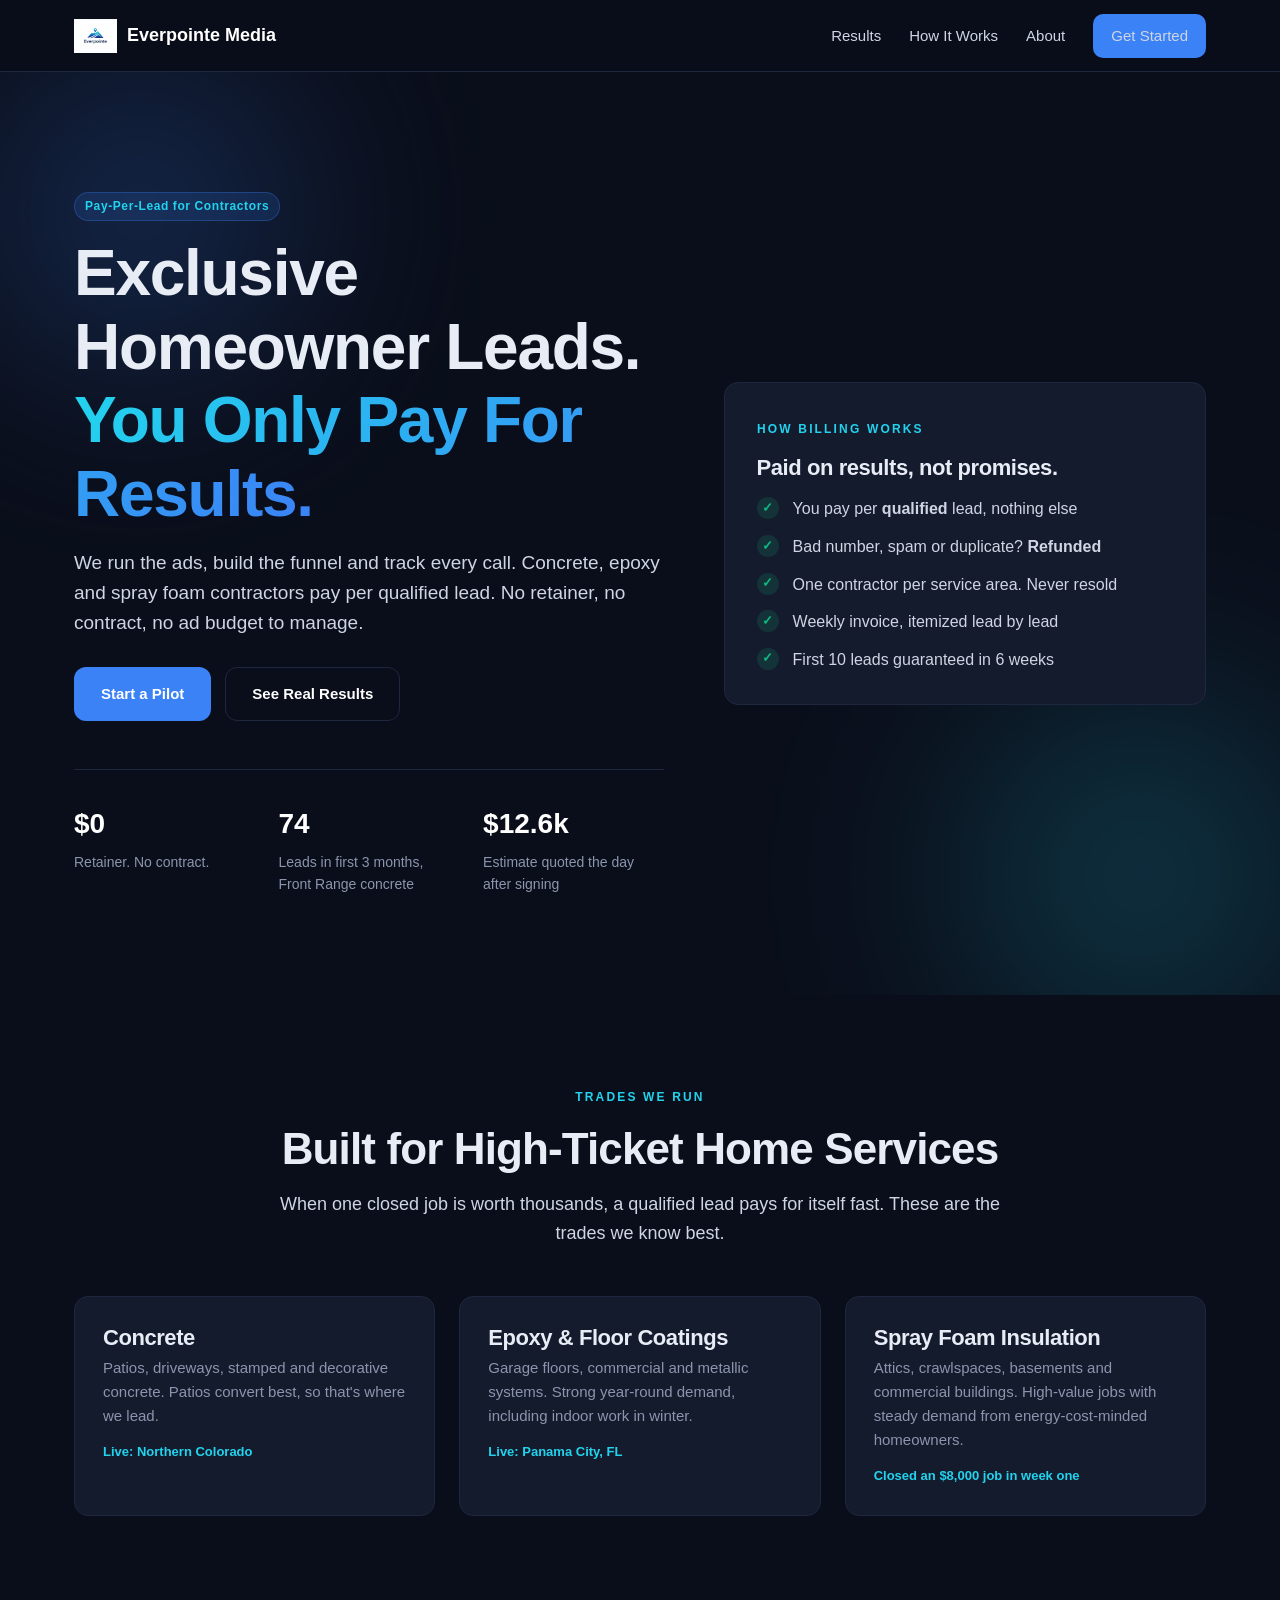
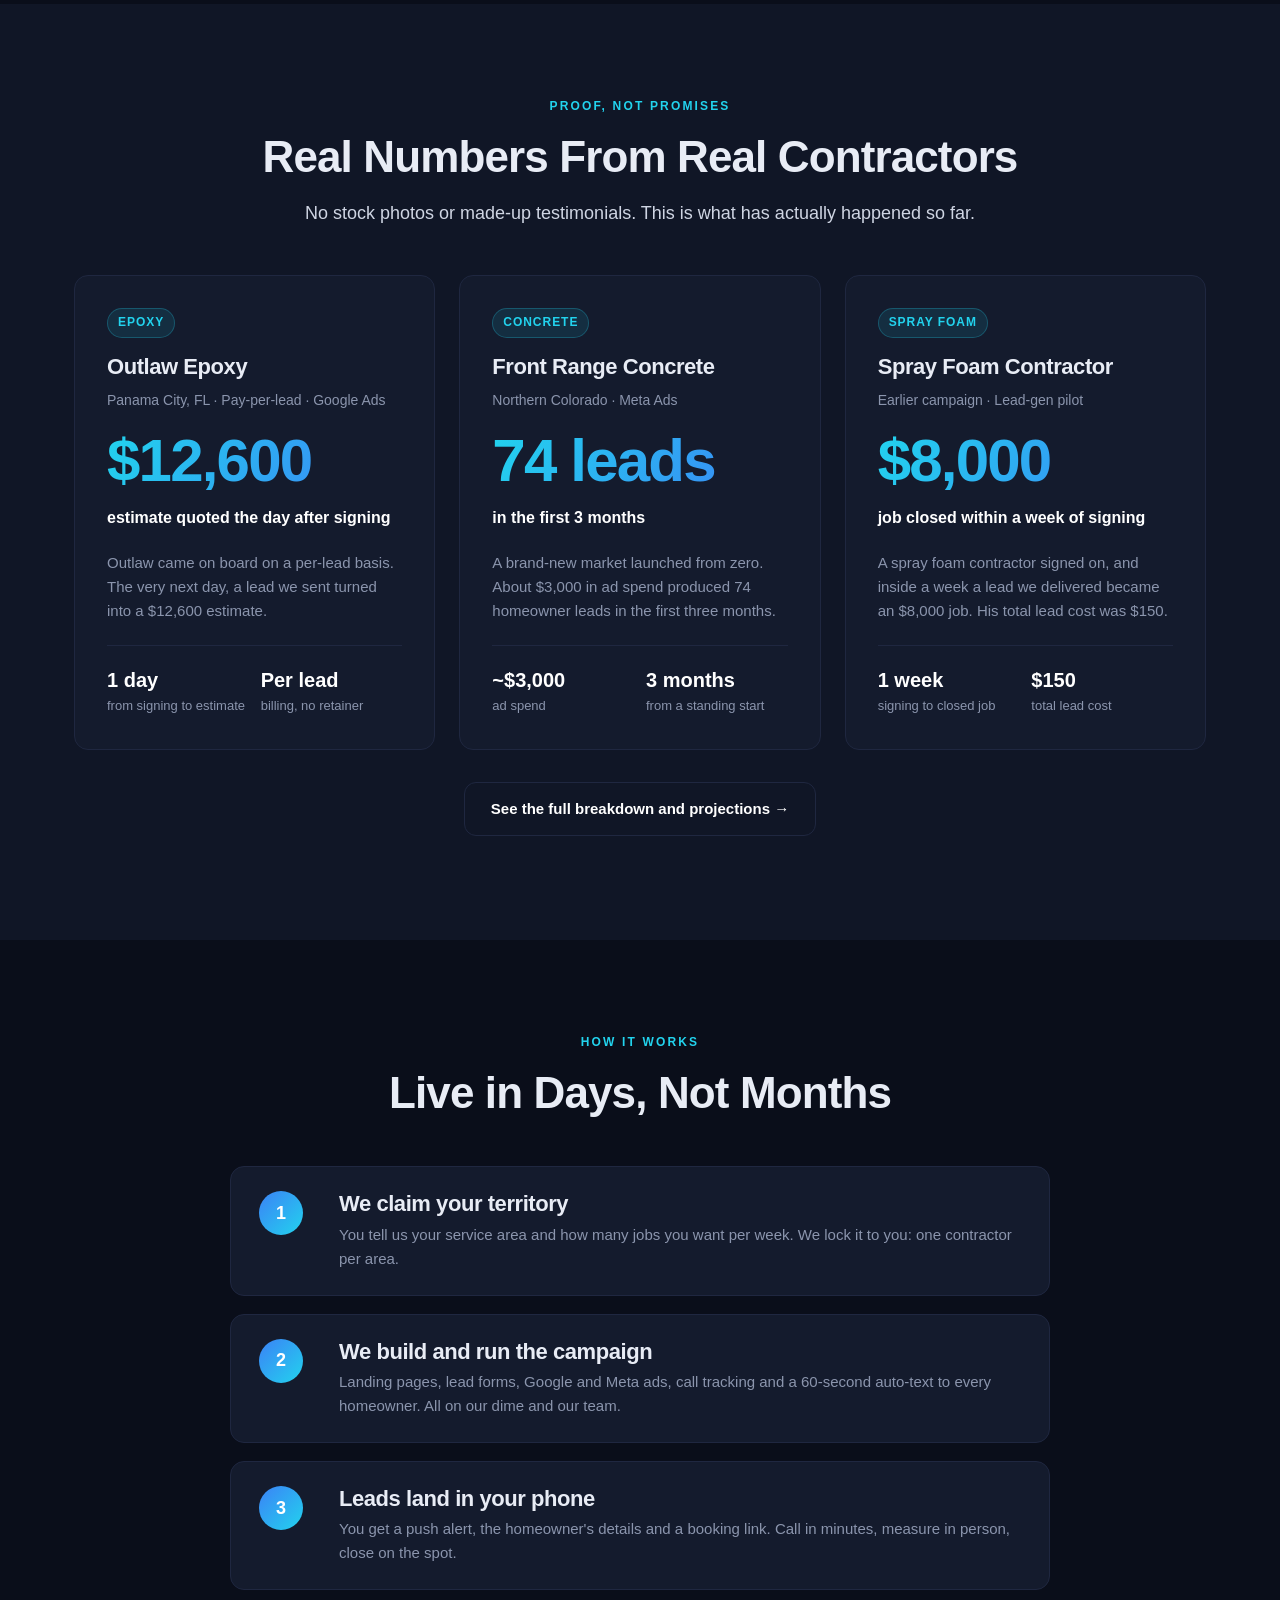
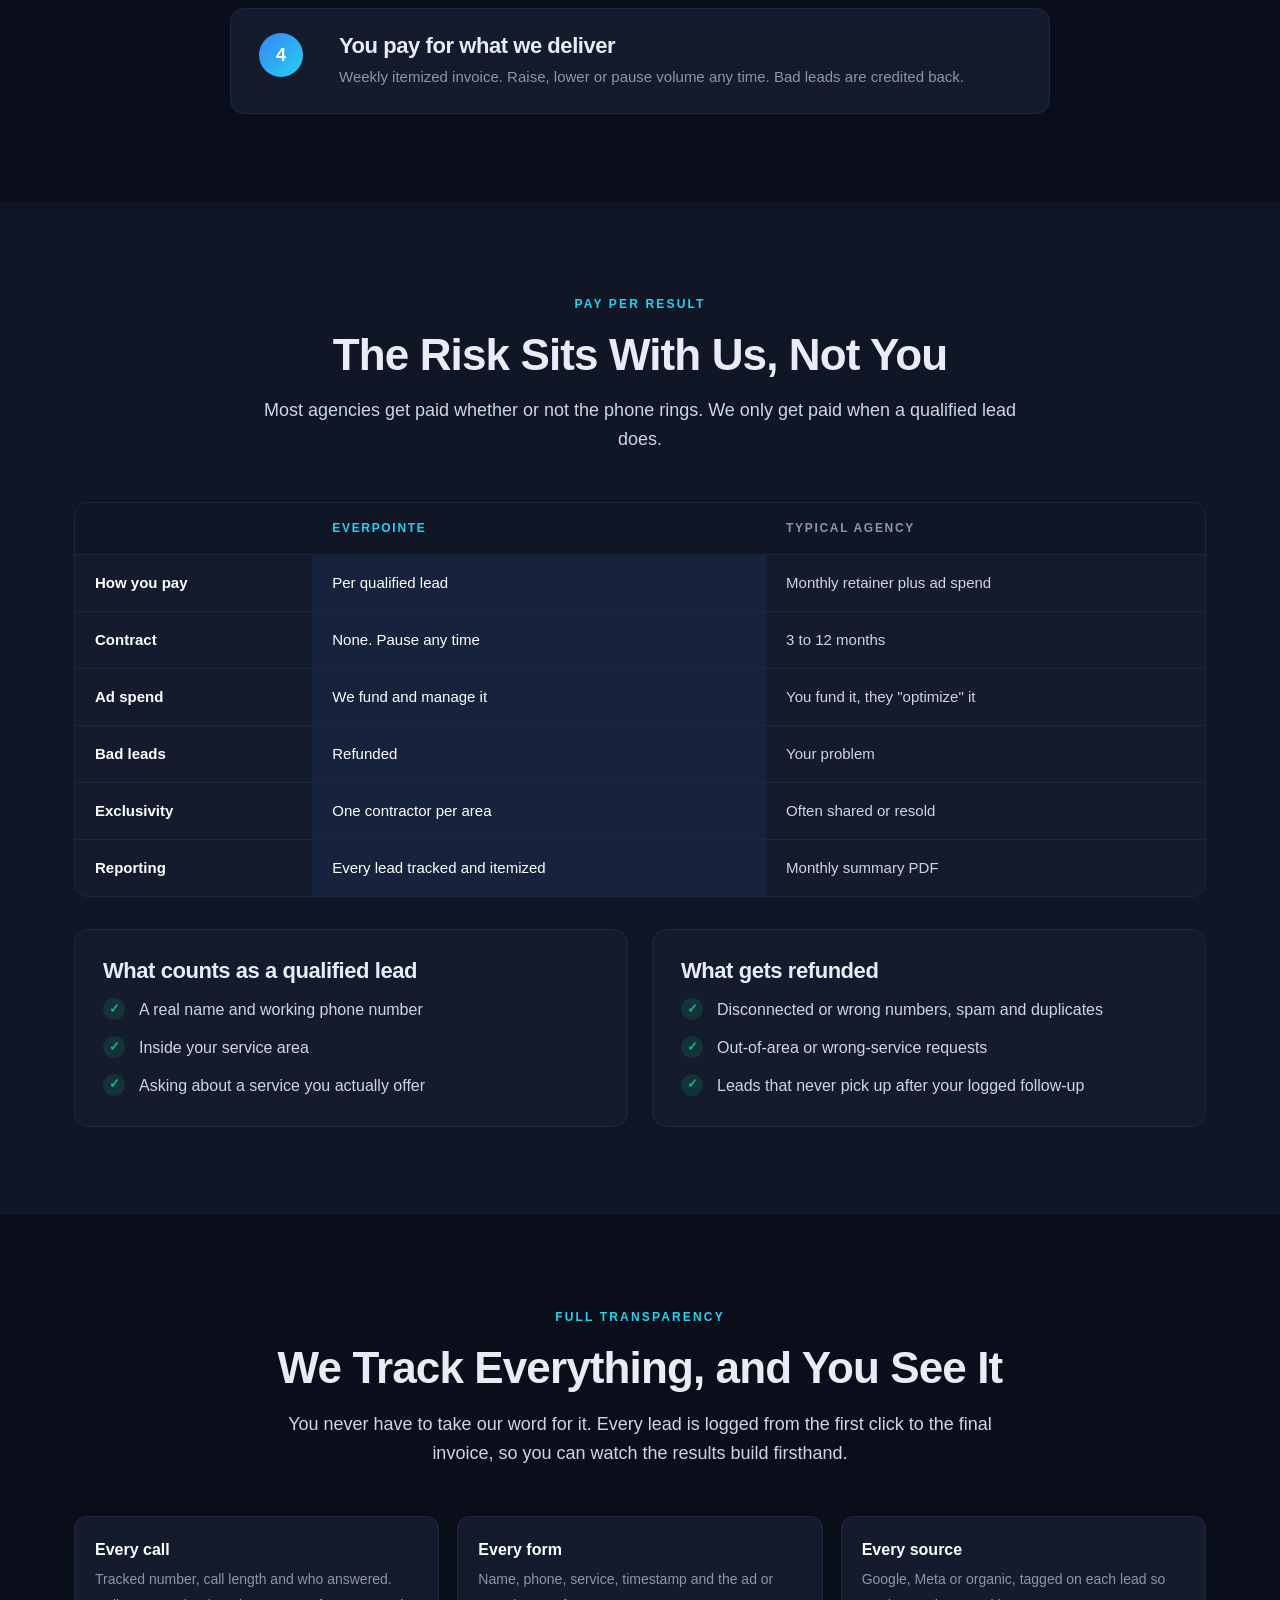
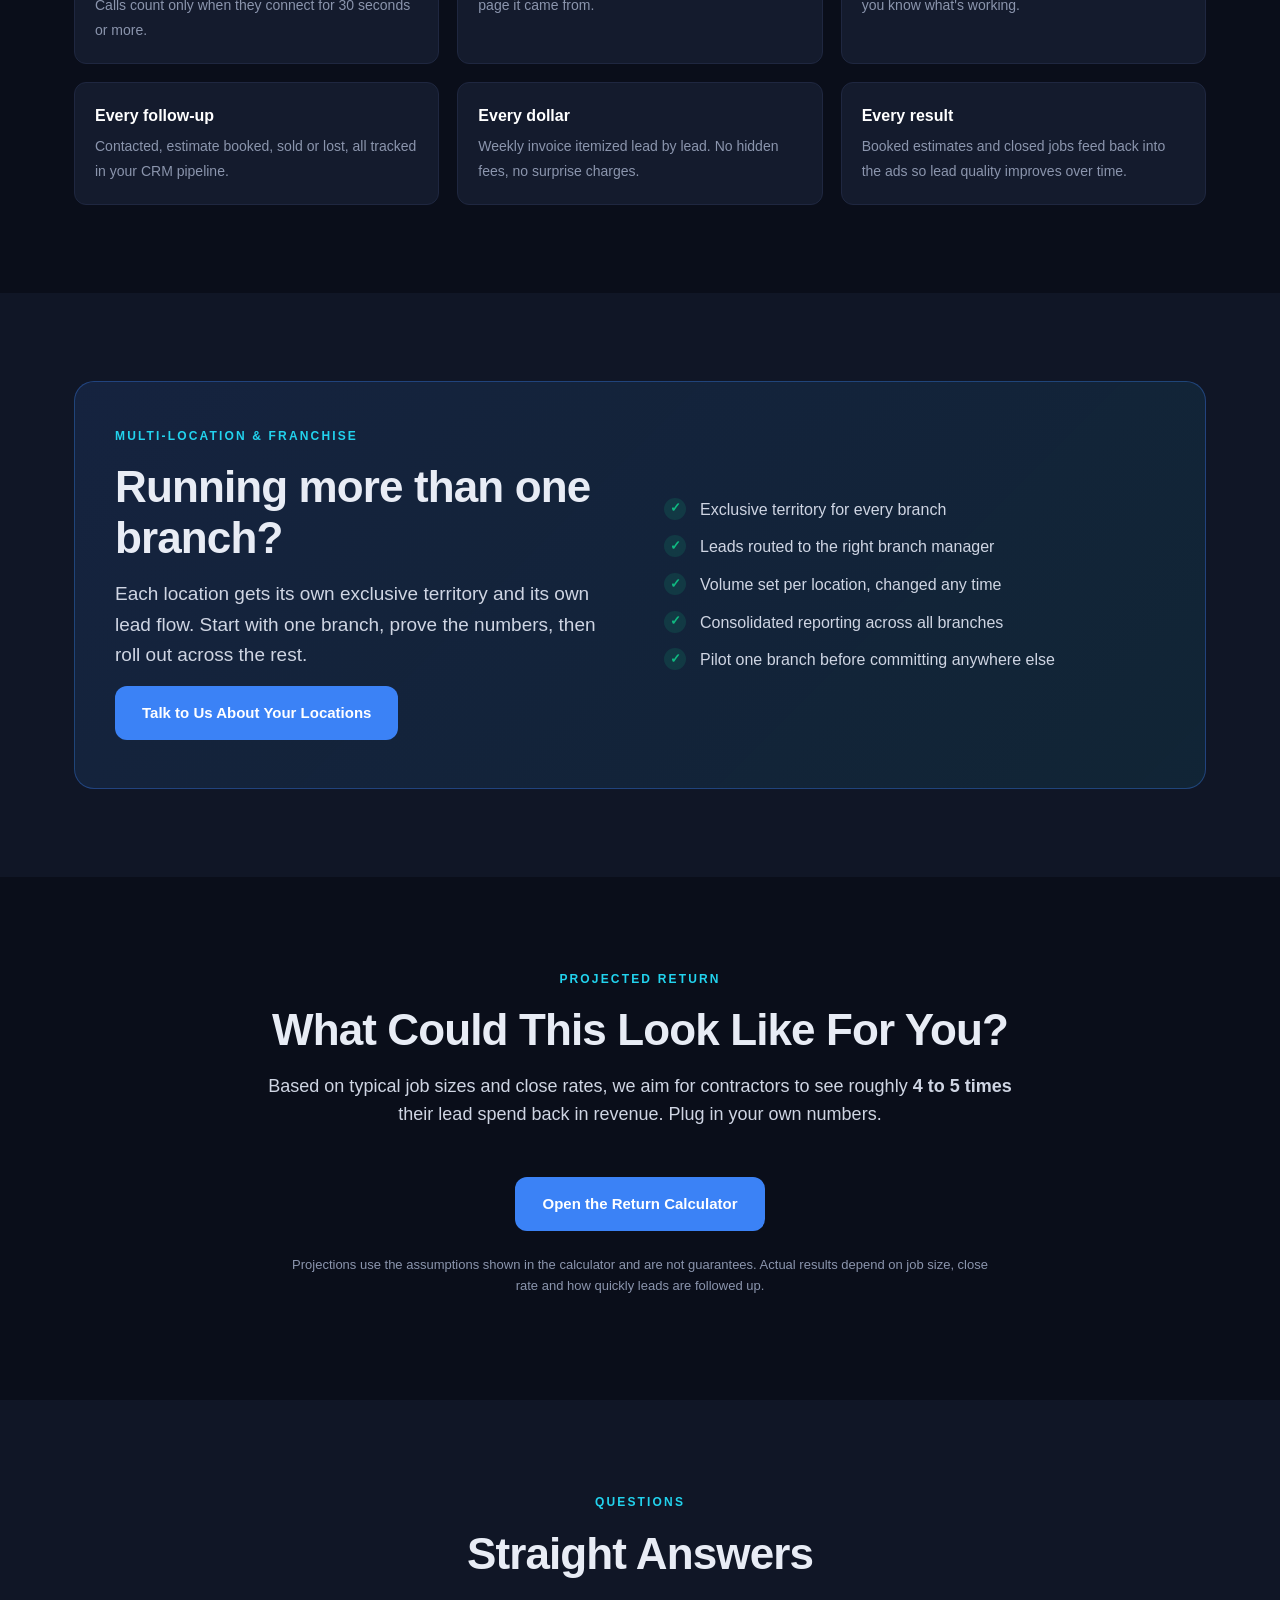
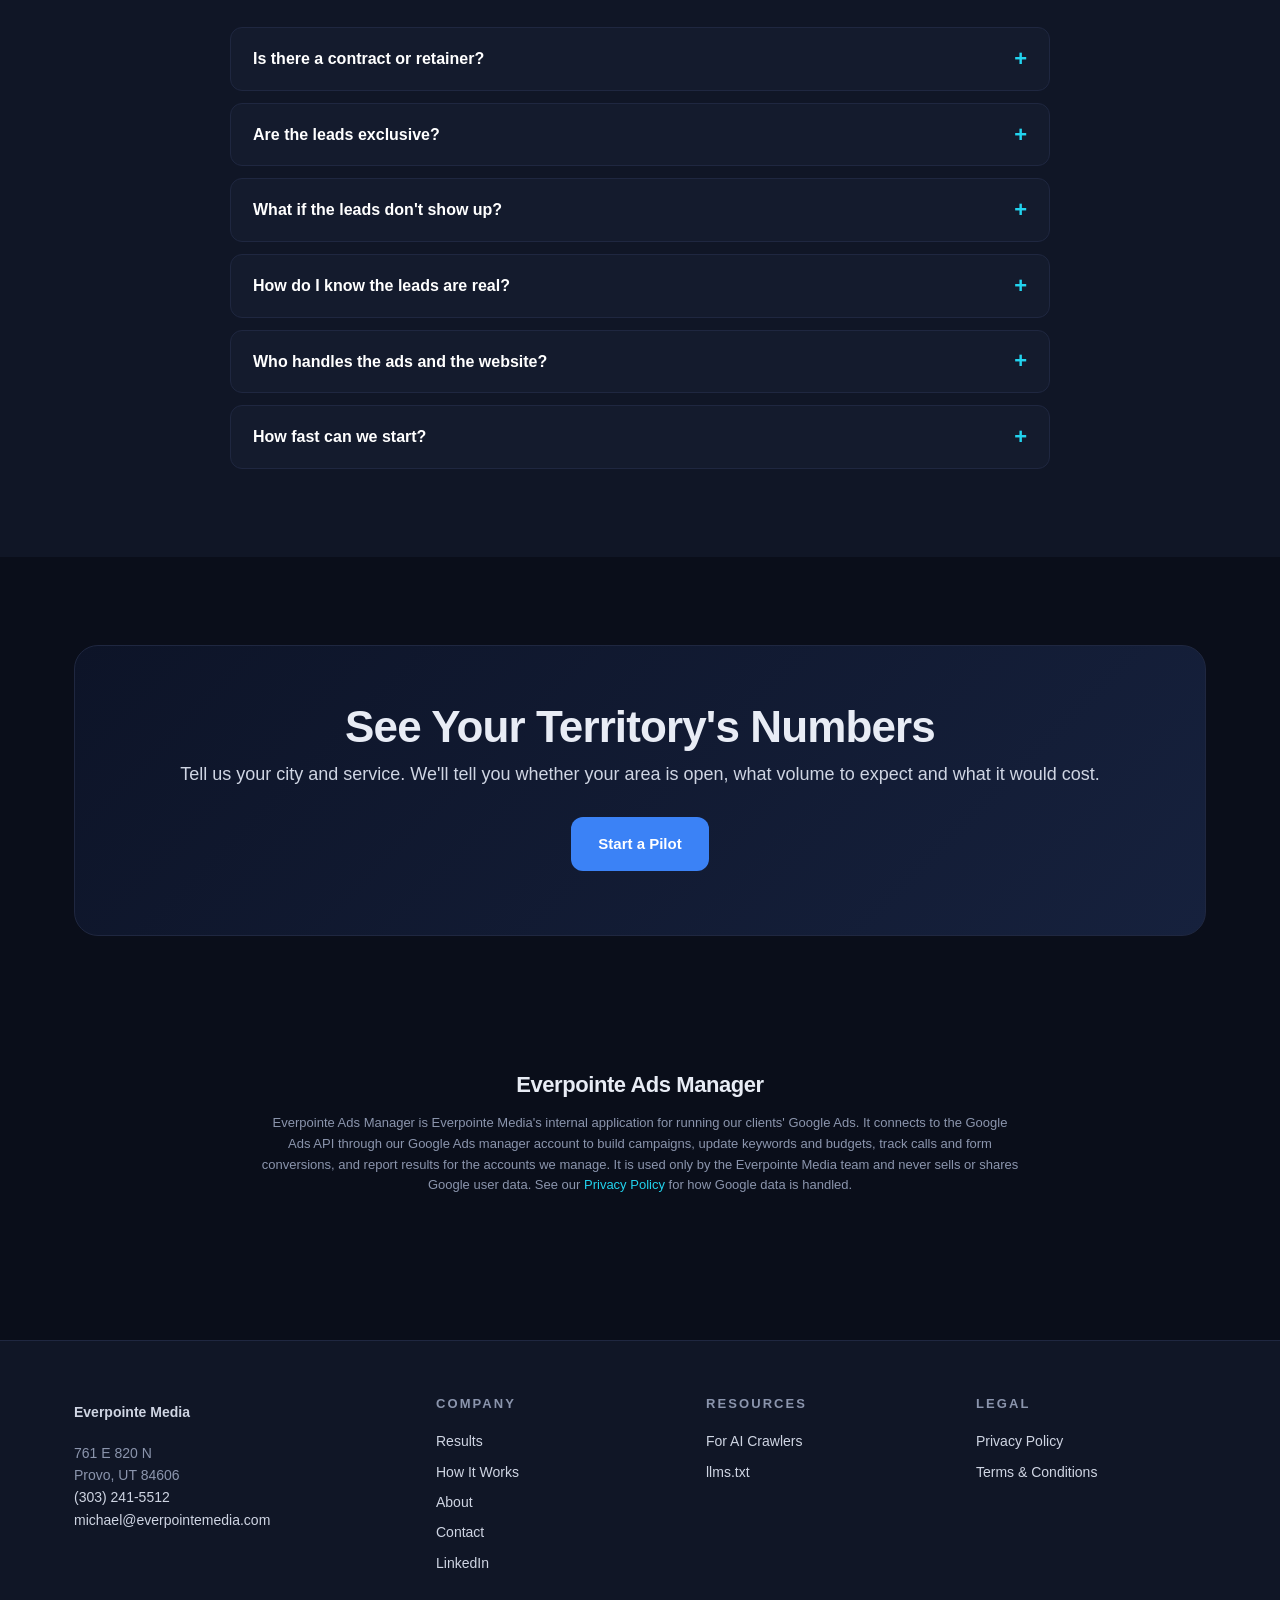
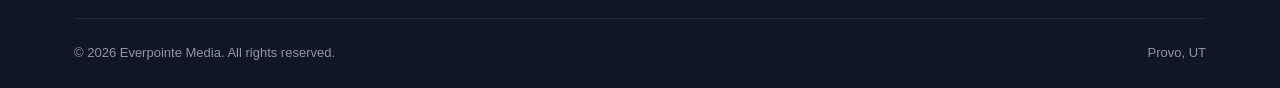
==== commit 211d7475: "Add LinkedIn company page link to footer + Organization sameAs Co-Authored-By: Claude Opus 5.5 <nore" ====
--- a/index.html
+++ b/index.html
@@ -13,7 +13,7 @@
 <meta property="og:type" content="website">
 <meta property="og:url" content="https://everpointemedia.com/">
 <script type="application/ld+json">
-{"@context":"https://schema.org","@type":"Organization","name":"Everpointe Media","url":"https://everpointemedia.com/","telephone":"+1-303-241-5512","email":"michael@everpointemedia.com","address":{"@type":"PostalAddress","streetAddress":"761 E 820 N","addressLocality":"Provo","addressRegion":"UT","postalCode":"84606","addressCountry":"US"},"description":"Pay-per-lead generation for concrete, epoxy and spray foam contractors."}
+{"@context":"https://schema.org","@type":"Organization","name":"Everpointe Media","url":"https://everpointemedia.com/","telephone":"+1-303-241-5512","email":"michael@everpointemedia.com","address":{"@type":"PostalAddress","streetAddress":"761 E 820 N","addressLocality":"Provo","addressRegion":"UT","postalCode":"84606","addressCountry":"US"},"description":"Pay-per-lead generation for concrete, epoxy and spray foam contractors.","sameAs":["https://www.linkedin.com/company/everpointe-media"]}
 </script>
 <script type="application/ld+json">
 {"@context":"https://schema.org","@type":"FAQPage","mainEntity":[
@@ -308,7 +308,7 @@
         <a href="results.html">Results</a>
         <a href="services.html">How It Works</a>
         <a href="about.html">About</a>
-        <a href="contact.html">Contact</a>
+        <a href="contact.html">Contact</a><a href="https://www.linkedin.com/company/everpointe-media" target="_blank" rel="noopener">LinkedIn</a>
       </div>
       <div>
         <h4>Resources</h4>
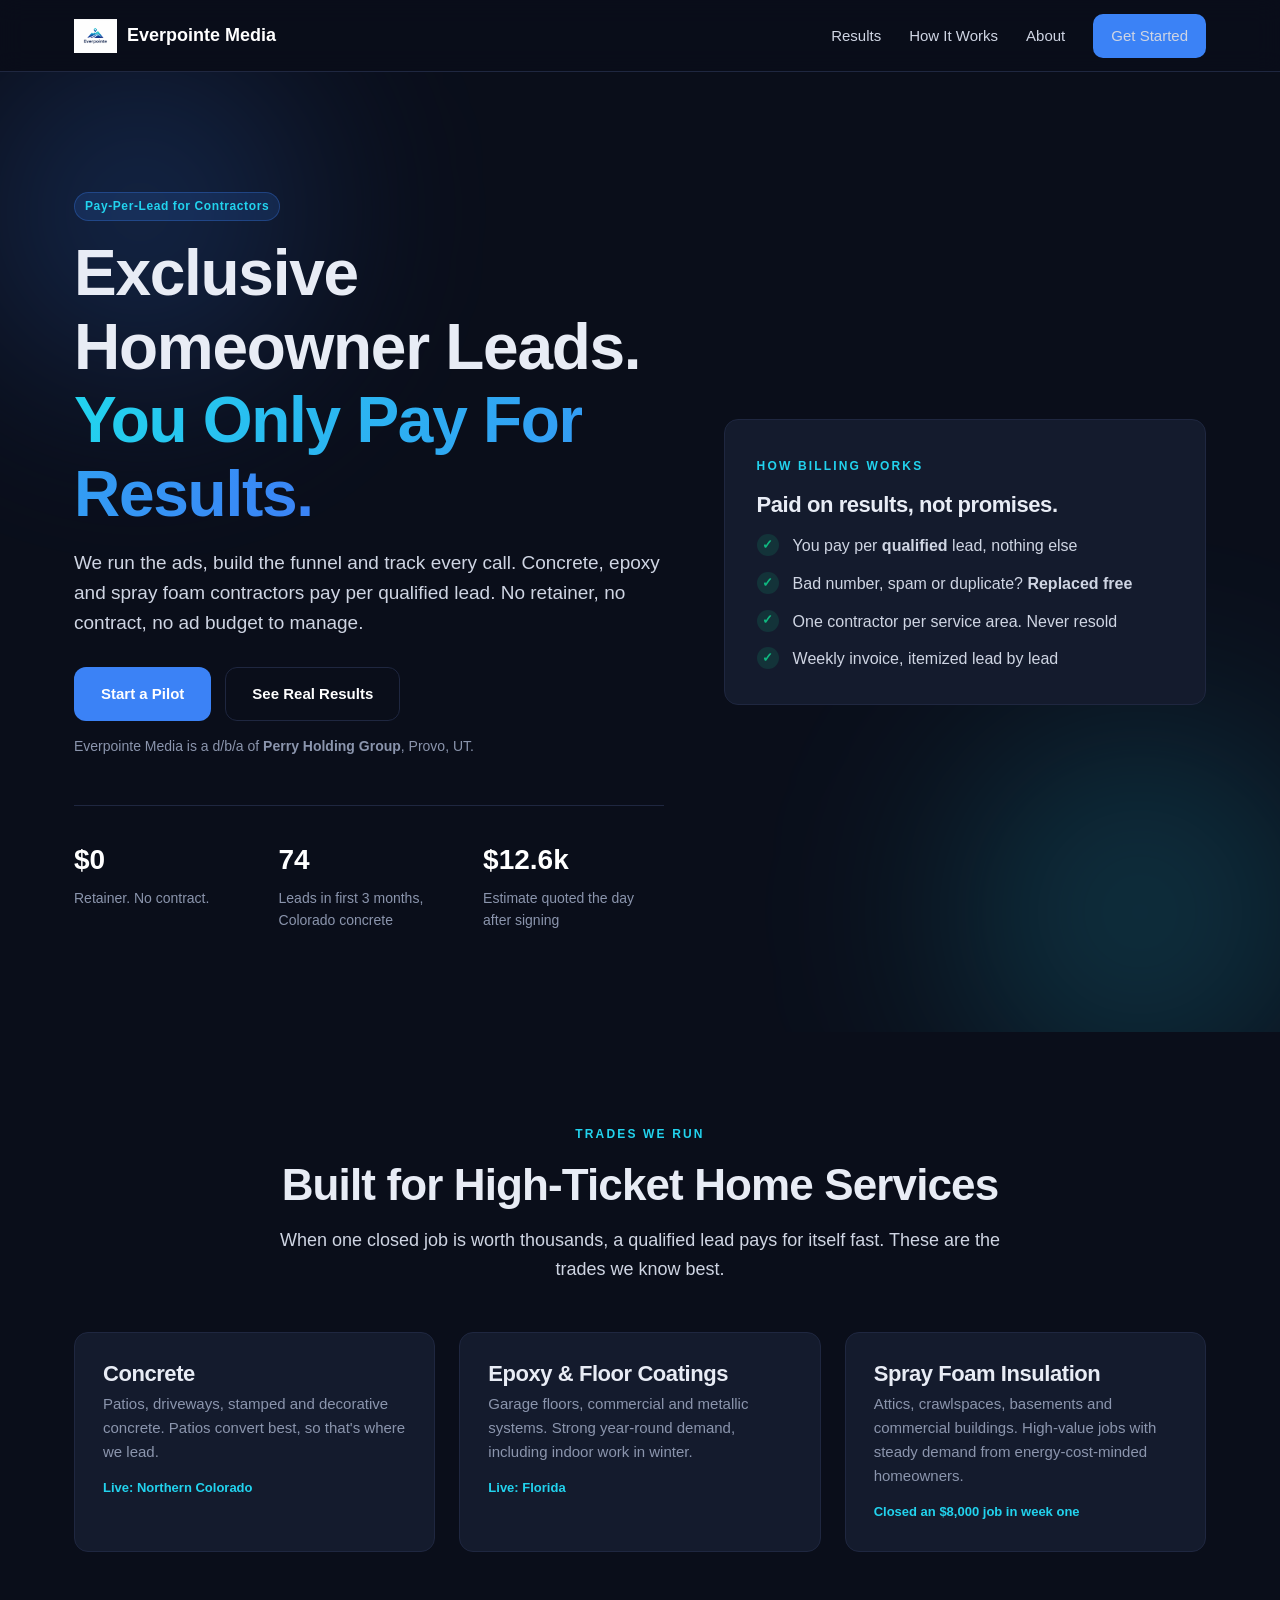
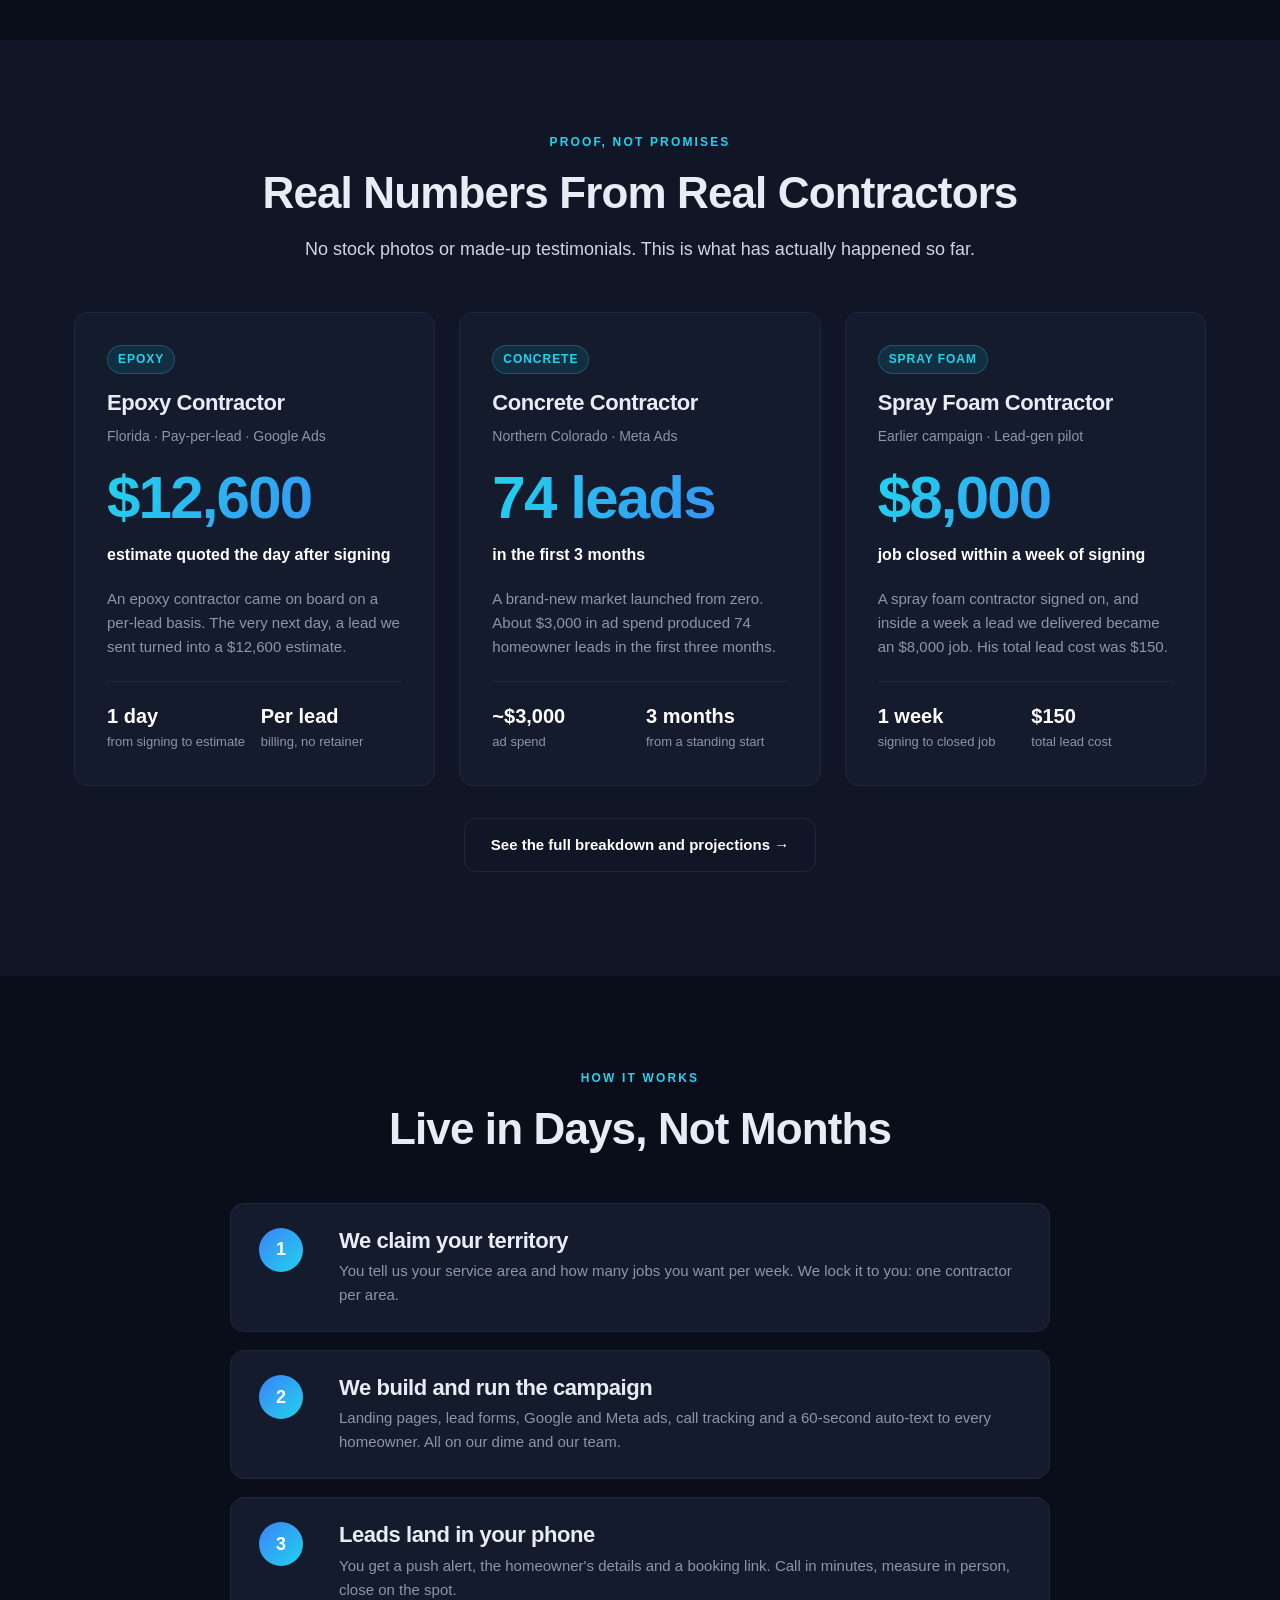
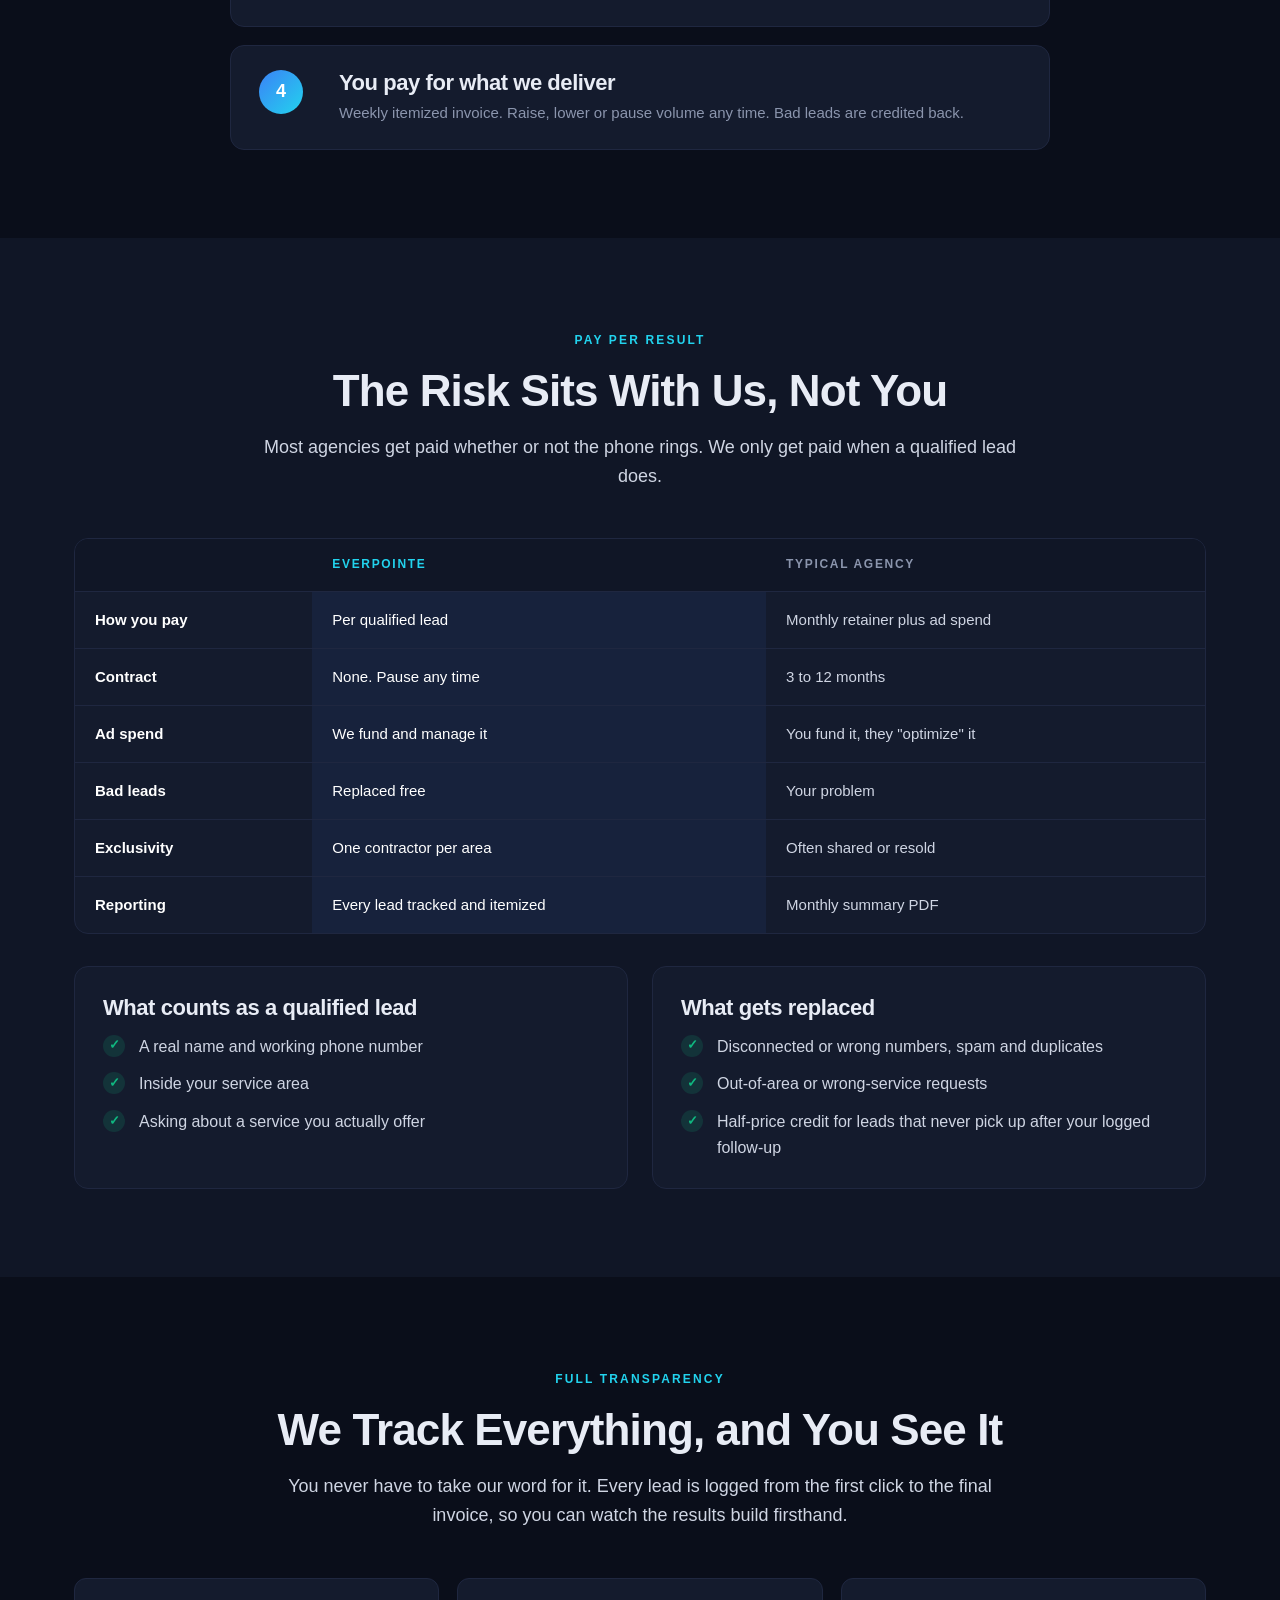
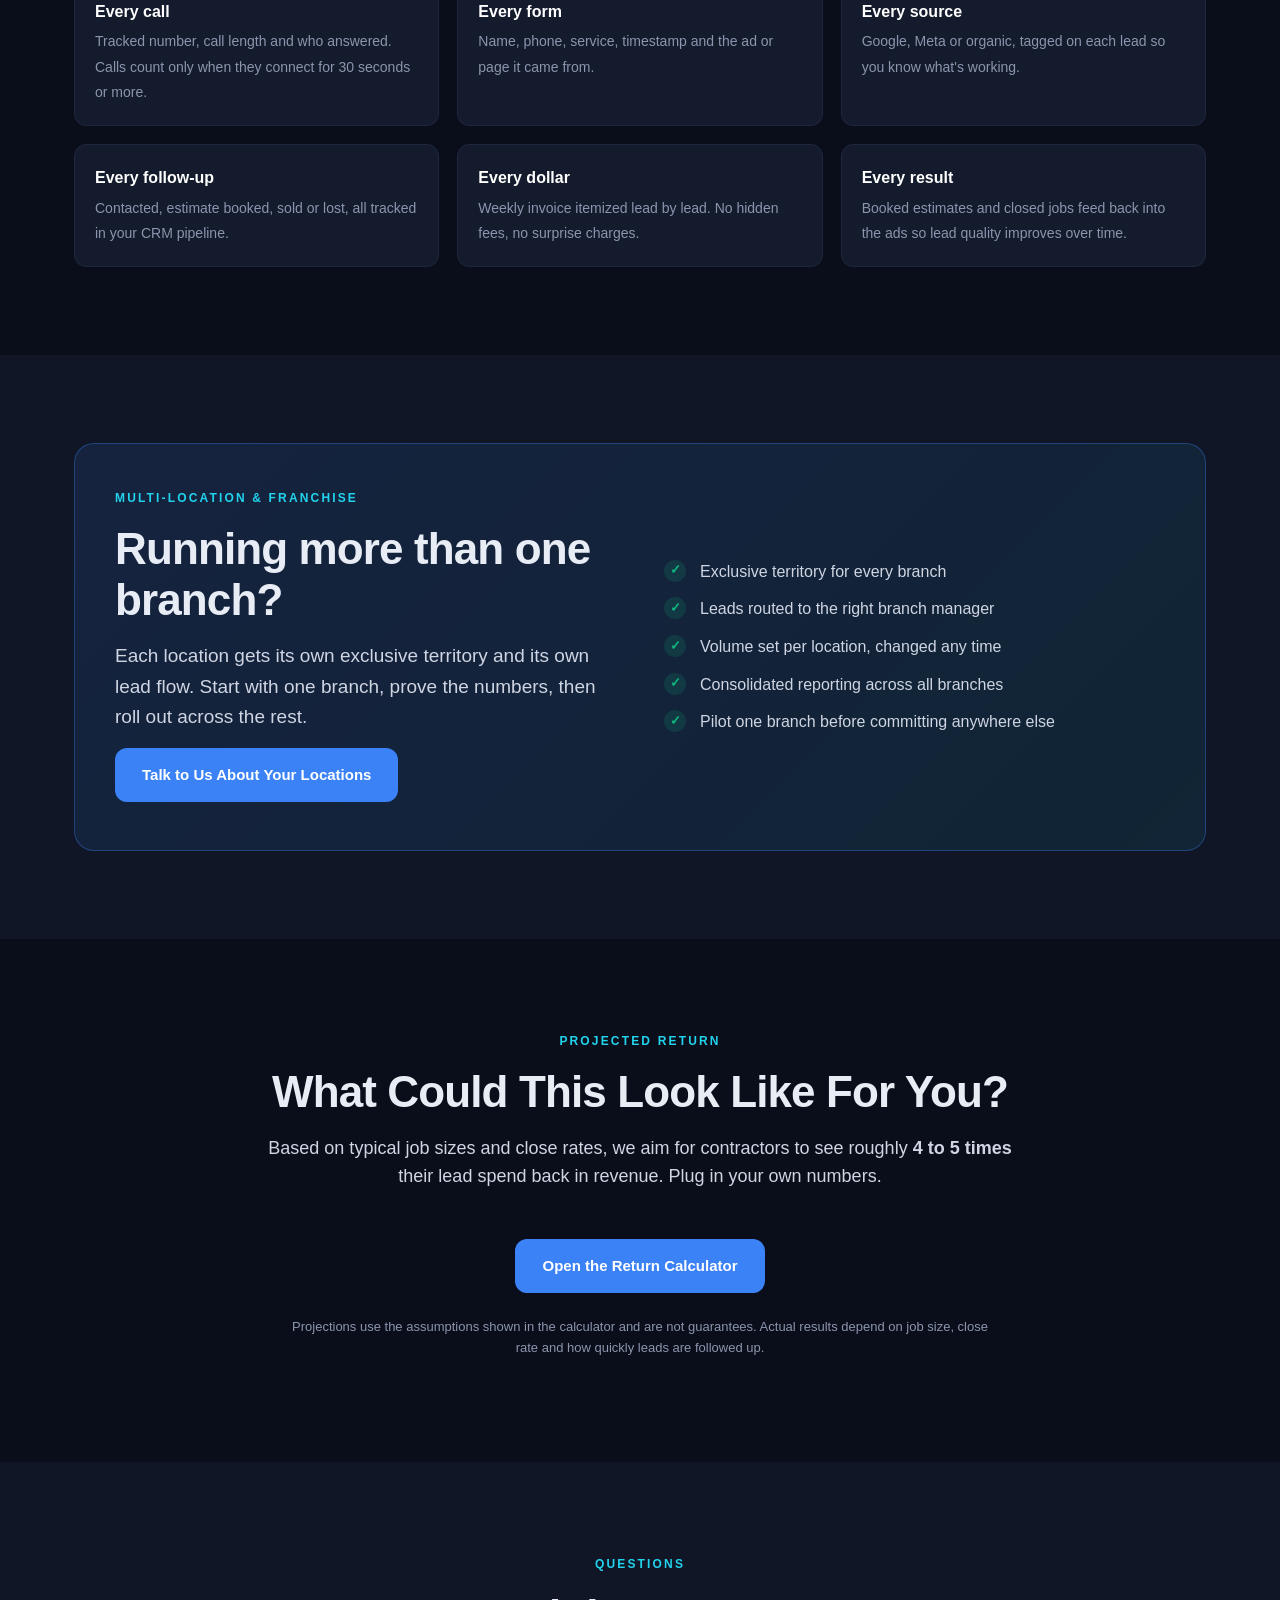
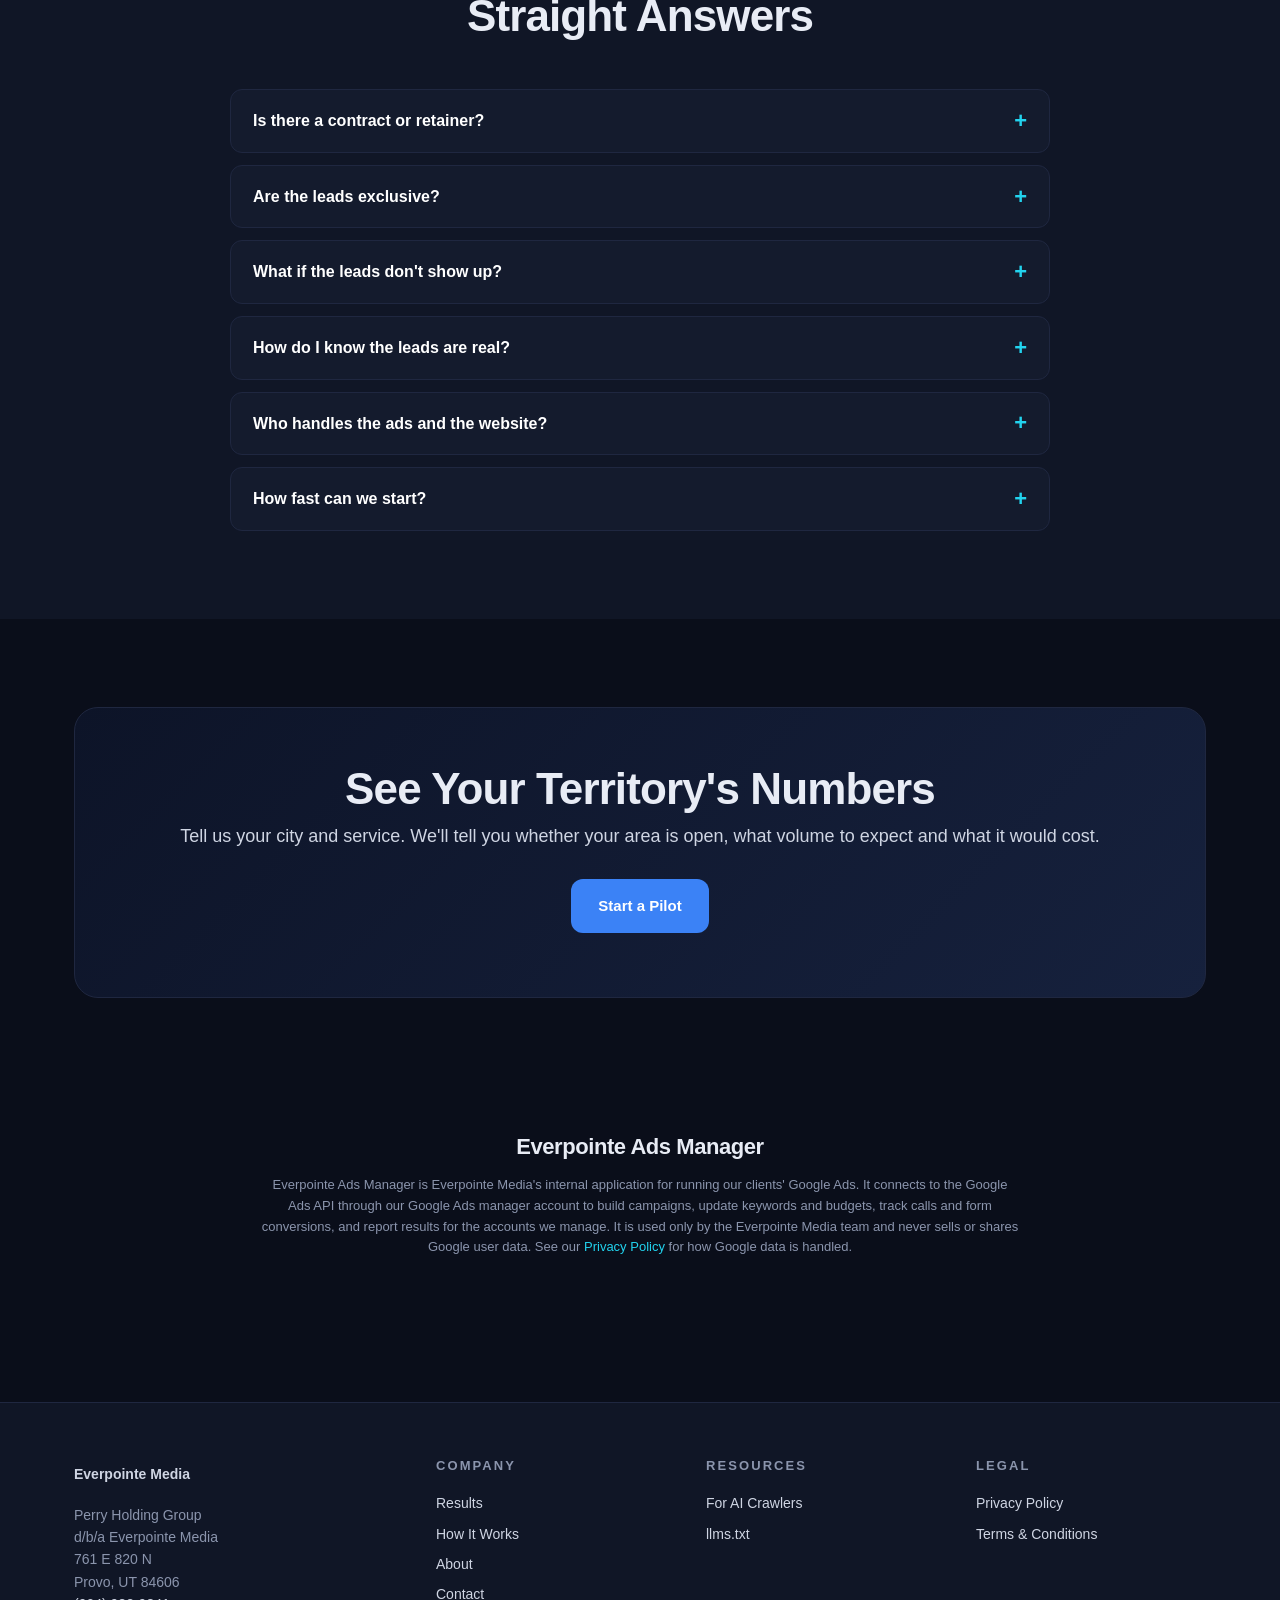
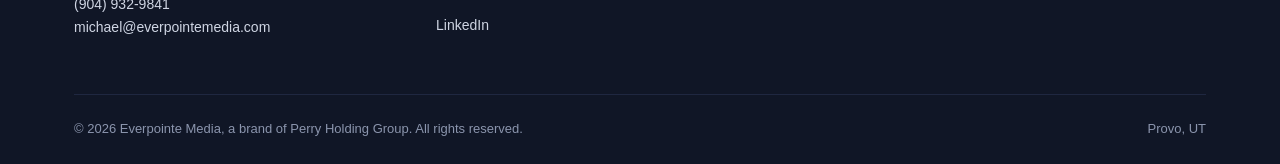
==== commit 524dd903: "Remove named partners (Outlaw Epoxy, Front Range Concrete) and switch phone to (904) 932-9841 Co-Aut" ====
--- a/index.html
+++ b/index.html
@@ -13,14 +13,14 @@
 <meta property="og:type" content="website">
 <meta property="og:url" content="https://everpointemedia.com/">
 <script type="application/ld+json">
-{"@context":"https://schema.org","@type":"Organization","name":"Everpointe Media","url":"https://everpointemedia.com/","telephone":"+1-303-241-5512","email":"michael@everpointemedia.com","address":{"@type":"PostalAddress","streetAddress":"761 E 820 N","addressLocality":"Provo","addressRegion":"UT","postalCode":"84606","addressCountry":"US"},"description":"Pay-per-lead generation for concrete, epoxy and spray foam contractors.","sameAs":["https://www.linkedin.com/company/everpointe-media"]}
+{"@context":"https://schema.org","@type":"Organization","name":"Everpointe Media","legalName":"Perry Holding Group","url":"https://everpointemedia.com/","telephone":"+1-904-932-9841","email":"michael@everpointemedia.com","address":{"@type":"PostalAddress","streetAddress":"761 E 820 N","addressLocality":"Provo","addressRegion":"UT","postalCode":"84606","addressCountry":"US"},"description":"Pay-per-lead generation for concrete, epoxy and spray foam contractors.","sameAs":["https://www.linkedin.com/company/everpointe-media"]}
 </script>
 <script type="application/ld+json">
 {"@context":"https://schema.org","@type":"FAQPage","mainEntity":[
-{"@type":"Question","name":"What counts as a qualified lead?","acceptedAnswer":{"@type":"Answer","text":"A real homeowner or business with a working phone number, inside your service area, asking about a service you offer. Disconnected or wrong numbers, spam, duplicates and out-of-area requests are refunded."}},
+{"@type":"Question","name":"What counts as a qualified lead?","acceptedAnswer":{"@type":"Answer","text":"A real homeowner or business with a working phone number, inside your service area, asking about a service you offer. Disconnected or wrong numbers, spam, duplicates and out-of-area requests are replaced free."}},
 {"@type":"Question","name":"Is there a contract or retainer?","acceptedAnswer":{"@type":"Answer","text":"No. There is no retainer and no long-term contract. You pay for the qualified leads we deliver and can raise, lower or pause volume at any time."}},
 {"@type":"Question","name":"Are the leads exclusive?","acceptedAnswer":{"@type":"Answer","text":"Yes. Each service area is limited to one company and a lead is never resold to another contractor."}},
-{"@type":"Question","name":"What if the leads don't come?","acceptedAnswer":{"@type":"Answer","text":"Your first 10 leads are guaranteed within 6 weeks of payment, or we refund every lead we did not deliver."}},
+{"@type":"Question","name":"What if the leads don't come?","acceptedAnswer":{"@type":"Answer","text":"You only pay for leads we deliver. Your prepaid pack stays on your account as credit until they arrive."}},
 {"@type":"Question","name":"How do I see what I'm paying for?","acceptedAnswer":{"@type":"Answer","text":"Every lead lands in your CRM with its source, time and contact details, and tracked calls log their length. You are billed weekly with an itemized invoice."}}
 ]}
 </script>
@@ -54,9 +54,11 @@
         <a class="btn btn-primary" href="contact.html">Start a Pilot</a>
         <a class="btn btn-ghost" href="results.html">See Real Results</a>
       </div>
+      <!-- TEMP-META: legal name for Meta business verification; remove once verified -->
+      <p class="muted" style="font-size:14px;margin-top:14px">Everpointe Media is a d/b/a of <b>Perry Holding Group</b>, Provo, UT.</p>
       <div class="hero-stats">
         <div class="stat"><b><span class="count-up" data-count="0" data-prefix="$">$0</span></b>Retainer. No contract.</div>
-        <div class="stat"><b><span class="count-up" data-count="74">74</span></b>Leads in first 3 months, Front Range concrete</div>
+        <div class="stat"><b><span class="count-up" data-count="74">74</span></b>Leads in first 3 months, Colorado concrete</div>
         <div class="stat"><b><span class="count-up" data-count="12.6" data-prefix="$" data-suffix="k">$12.6k</span></b>Estimate quoted the day after signing</div>
       </div>
     </div>
@@ -66,10 +68,9 @@
         <h3 style="margin-bottom:16px">Paid on results, not promises.</h3>
         <ul class="checks">
           <li>You pay per <strong>qualified</strong> lead, nothing else</li>
-          <li>Bad number, spam or duplicate? <strong>Refunded</strong></li>
+          <li>Bad number, spam or duplicate? <strong>Replaced free</strong></li>
           <li>One contractor per service area. Never resold</li>
           <li>Weekly invoice, itemized lead by lead</li>
-          <li>First 10 leads guaranteed in 6 weeks</li>
         </ul>
       </div>
     </div>
@@ -93,7 +94,7 @@
       <div class="niche-card fade-up delay-1">
         <h3>Epoxy &amp; Floor Coatings</h3>
         <p>Garage floors, commercial and metallic systems. Strong year-round demand, including indoor work in winter.</p>
-        <div class="meta">Live: Panama City, FL</div>
+        <div class="meta">Live: Florida</div>
       </div>
       <div class="niche-card fade-up delay-2">
         <h3>Spray Foam Insulation</h3>
@@ -115,16 +116,16 @@
     <div class="proof-grid">
       <article class="proof fade-up">
         <span class="tag">Epoxy</span>
-        <h3>Outlaw Epoxy</h3>
-        <div class="where">Panama City, FL · Pay-per-lead · Google Ads</div>
+        <h3>Epoxy Contractor</h3>
+        <div class="where">Florida · Pay-per-lead · Google Ads</div>
         <div class="big">$12,600</div>
         <div class="big-label">estimate quoted the day after signing</div>
-        <p>Outlaw came on board on a per-lead basis. The very next day, a lead we sent turned into a $12,600 estimate.</p>
+        <p>An epoxy contractor came on board on a per-lead basis. The very next day, a lead we sent turned into a $12,600 estimate.</p>
         <div class="facts"><div><b>1 day</b>from signing to estimate</div><div><b>Per lead</b>billing, no retainer</div></div>
       </article>
       <article class="proof fade-up delay-1">
         <span class="tag">Concrete</span>
-        <h3>Front Range Concrete</h3>
+        <h3>Concrete Contractor</h3>
         <div class="where">Northern Colorado · Meta Ads</div>
         <div class="big">74 leads</div>
         <div class="big-label">in the first 3 months</div>
@@ -176,7 +177,7 @@
           <tr><td>How you pay</td><td class="us">Per qualified lead</td><td>Monthly retainer plus ad spend</td></tr>
           <tr><td>Contract</td><td class="us">None. Pause any time</td><td>3 to 12 months</td></tr>
           <tr><td>Ad spend</td><td class="us">We fund and manage it</td><td>You fund it, they "optimize" it</td></tr>
-          <tr><td>Bad leads</td><td class="us">Refunded</td><td>Your problem</td></tr>
+          <tr><td>Bad leads</td><td class="us">Replaced free</td><td>Your problem</td></tr>
           <tr><td>Exclusivity</td><td class="us">One contractor per area</td><td>Often shared or resold</td></tr>
           <tr><td>Reporting</td><td class="us">Every lead tracked and itemized</td><td>Monthly summary PDF</td></tr>
         </tbody>
@@ -192,11 +193,11 @@
         </ul>
       </div>
       <div class="card fade-up delay-1">
-        <h3>What gets refunded</h3>
+        <h3>What gets replaced</h3>
         <ul class="checks" style="margin-top:14px">
           <li>Disconnected or wrong numbers, spam and duplicates</li>
           <li>Out-of-area or wrong-service requests</li>
-          <li>Leads that never pick up after your logged follow-up</li>
+          <li>Half-price credit for leads that never pick up after your logged follow-up</li>
         </ul>
       </div>
     </div>
@@ -265,8 +266,8 @@
     <div class="faq fade-up">
       <details><summary>Is there a contract or retainer?</summary><p>No. There is no retainer and no long-term contract. You pay for qualified leads and can raise, lower or pause volume at any time.</p></details>
       <details><summary>Are the leads exclusive?</summary><p>Yes. Each service area is limited to one company, and a lead is never resold to another contractor.</p></details>
-      <details><summary>What if the leads don't show up?</summary><p>Your first 10 leads are guaranteed within 6 weeks of payment. If we fall short, we refund every lead we didn't deliver.</p></details>
-      <details><summary>How do I know the leads are real?</summary><p>Every lead is logged with its source, time and contact details, and tracked calls record their length. You see the same data we do. Anything invalid is refunded.</p></details>
+      <details><summary>What if the leads don't show up?</summary><p>You only pay for leads we deliver. Your prepaid pack stays on your account as credit until they arrive.</p></details>
+      <details><summary>How do I know the leads are real?</summary><p>Every lead is logged with its source, time and contact details, and tracked calls record their length. You see the same data we do. Anything invalid is replaced free.</p></details>
       <details><summary>Who handles the ads and the website?</summary><p>We do. We build the landing pages, run the Google and Meta campaigns, and own the tracking. You focus on quoting and closing.</p></details>
       <details><summary>How fast can we start?</summary><p>Most service areas go live within 48 hours of signup, and most first leads arrive within one to three weeks.</p></details>
     </div>
@@ -301,7 +302,7 @@
     <div class="footer-grid">
       <div>
         <a class="brand" href="index.html">Everpointe Media</a>
-        <p class="muted" style="margin-top:14px;font-size:14px">761 E 820 N<br>Provo, UT 84606<br><a href="tel:+13032415512" style="display:inline;padding:0">(303) 241-5512</a><br><a href="mailto:michael@everpointemedia.com" style="display:inline;padding:0">michael@everpointemedia.com</a></p>
+        <p class="muted" style="margin-top:14px;font-size:14px">Perry Holding Group<br>d/b/a Everpointe Media<br>761 E 820 N<br>Provo, UT 84606<br><a href="tel:+19049329841" style="display:inline;padding:0">(904) 932-9841</a><br><a href="mailto:michael@everpointemedia.com" style="display:inline;padding:0">michael@everpointemedia.com</a></p>
       </div>
       <div>
         <h4>Company</h4>
@@ -322,7 +323,7 @@
       </div>
     </div>
     <div class="footer-bottom">
-      <span>© 2026 Everpointe Media. All rights reserved.</span>
+      <span>© 2026 Everpointe Media, a brand of Perry Holding Group. All rights reserved.</span>
       <span>Provo, UT</span>
     </div>
   </div>
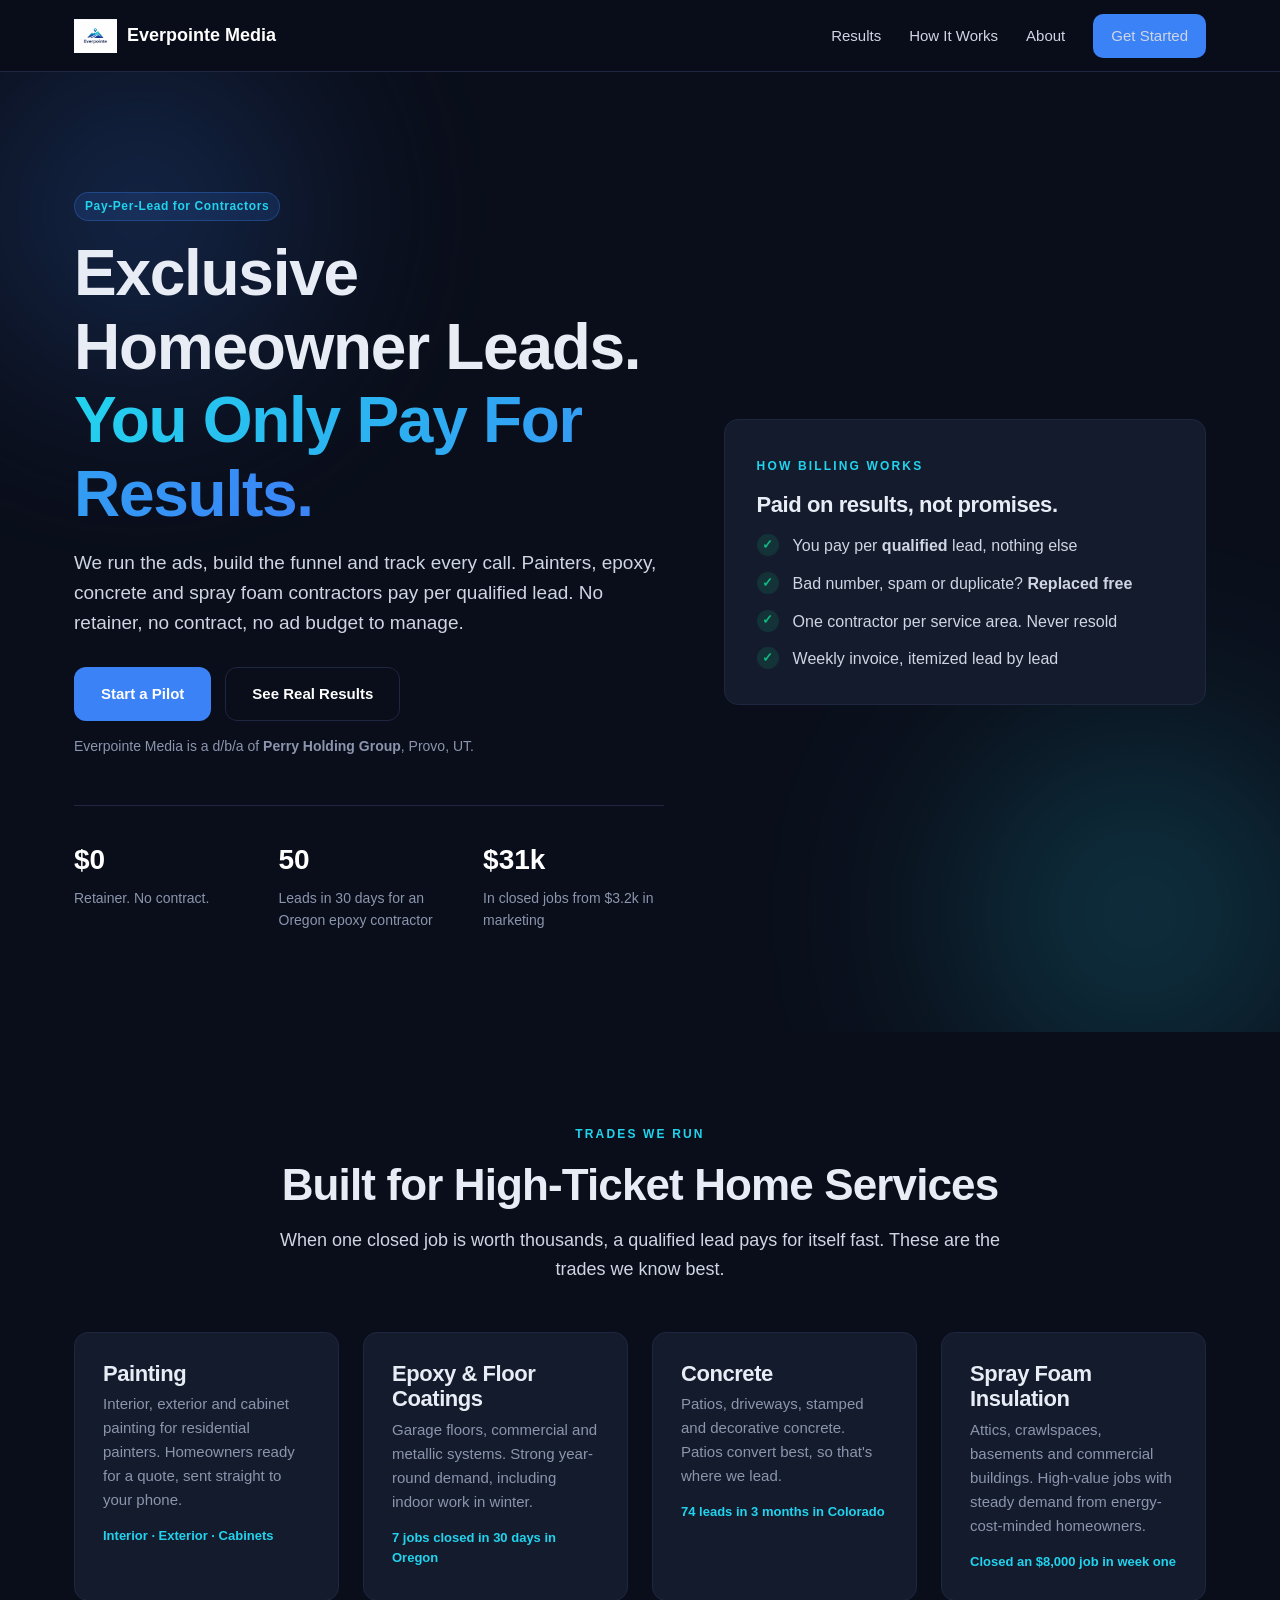
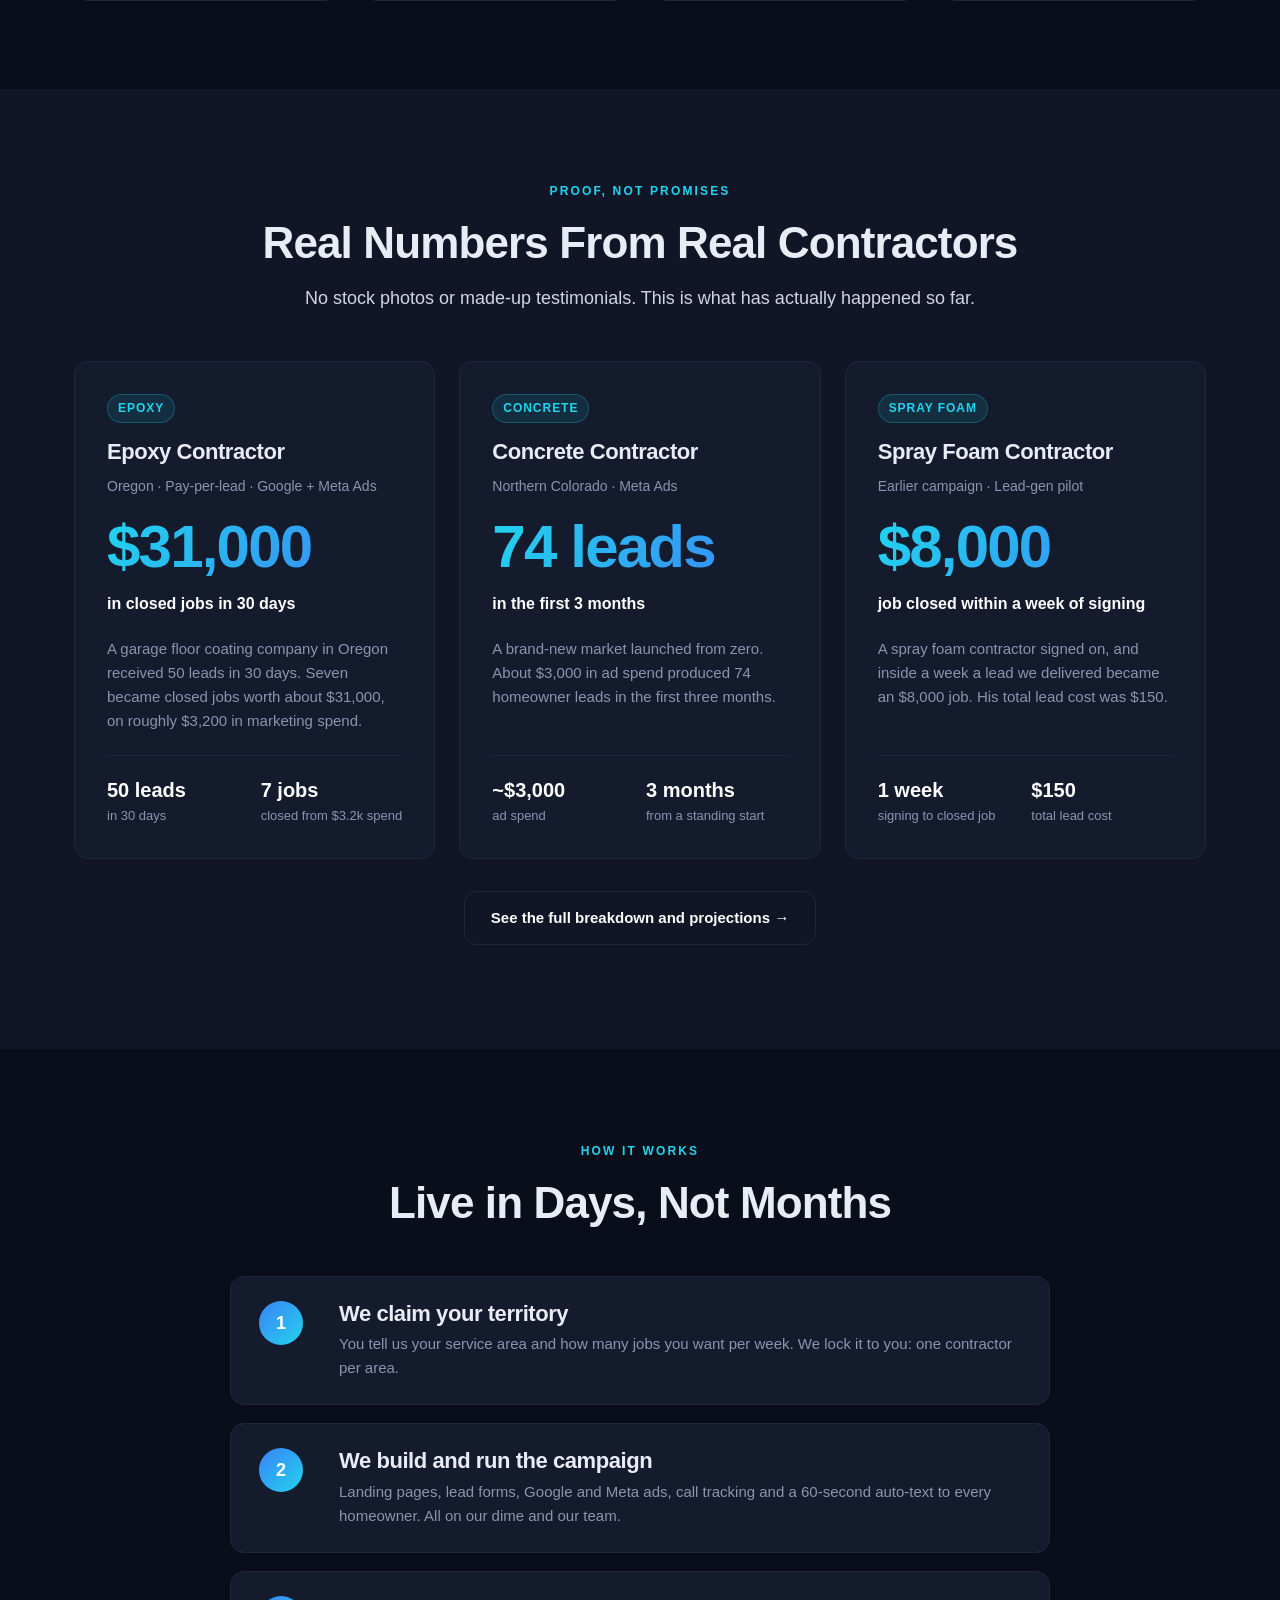
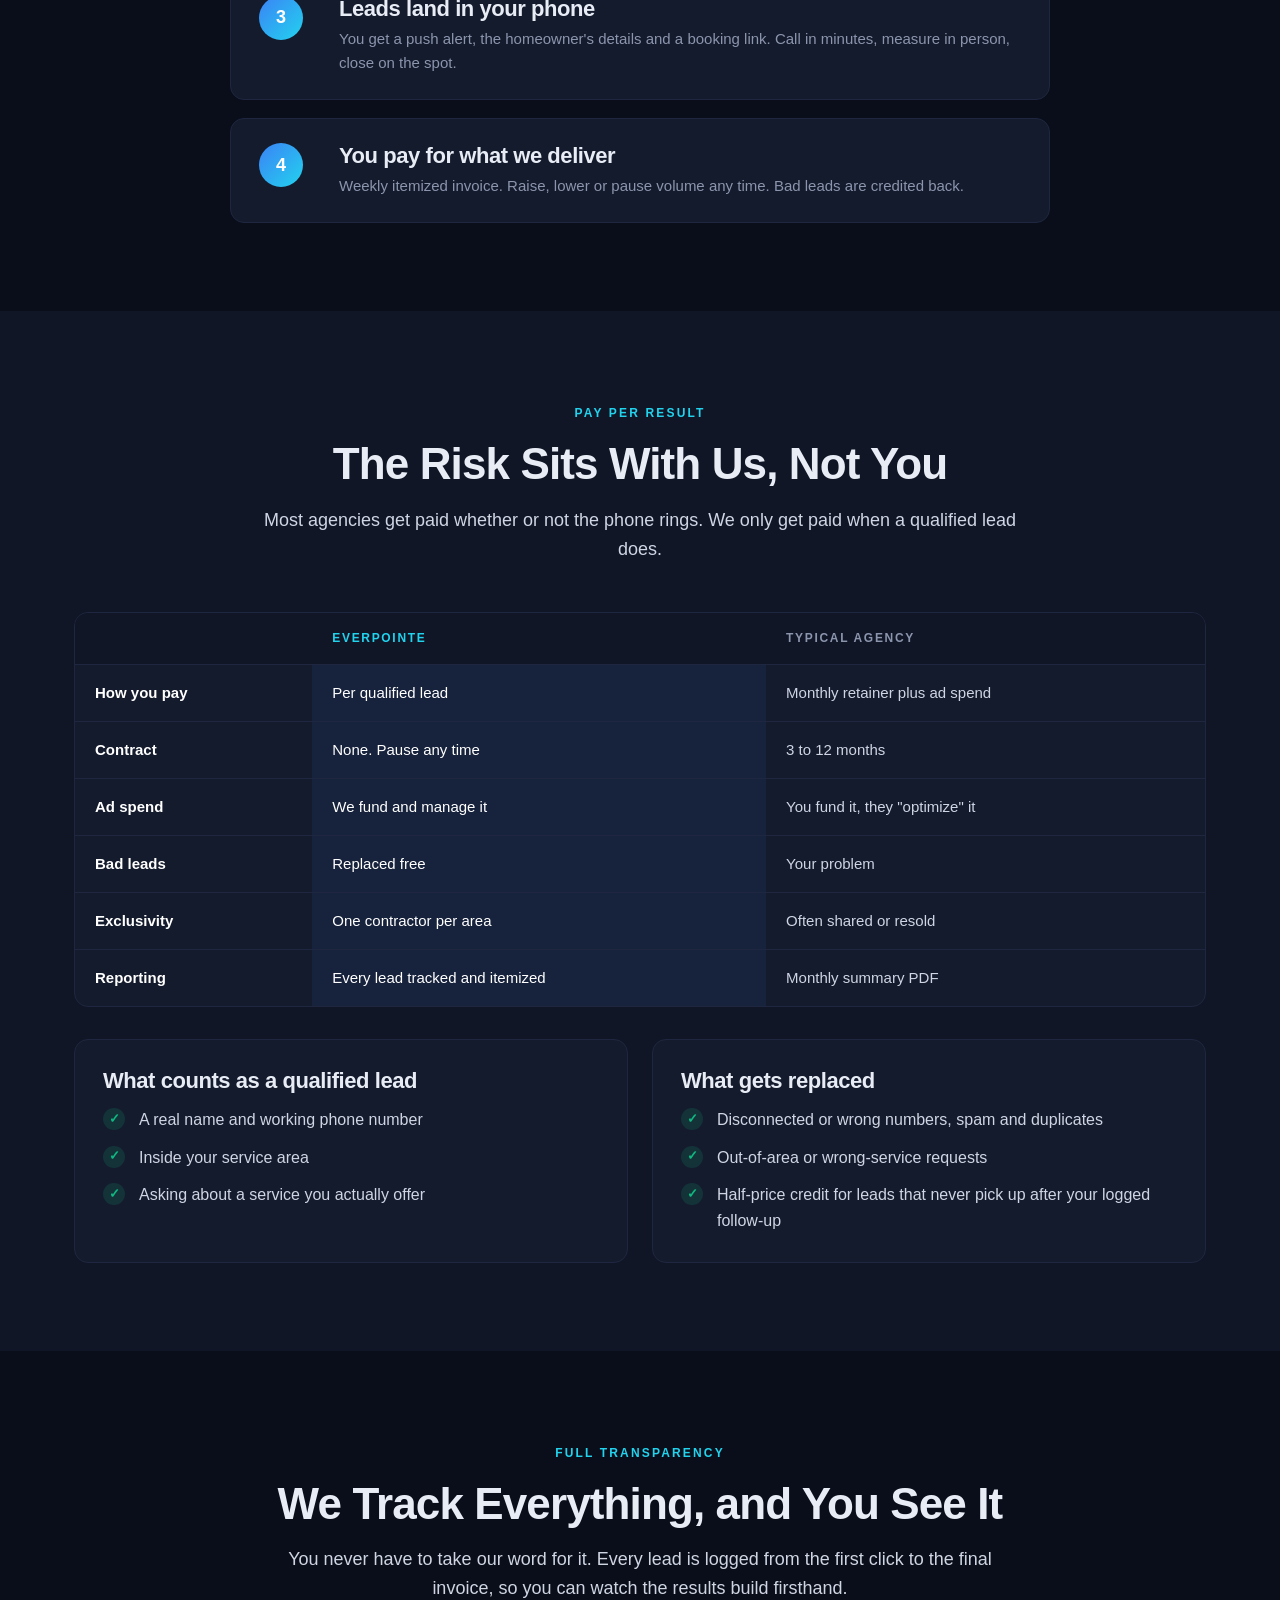
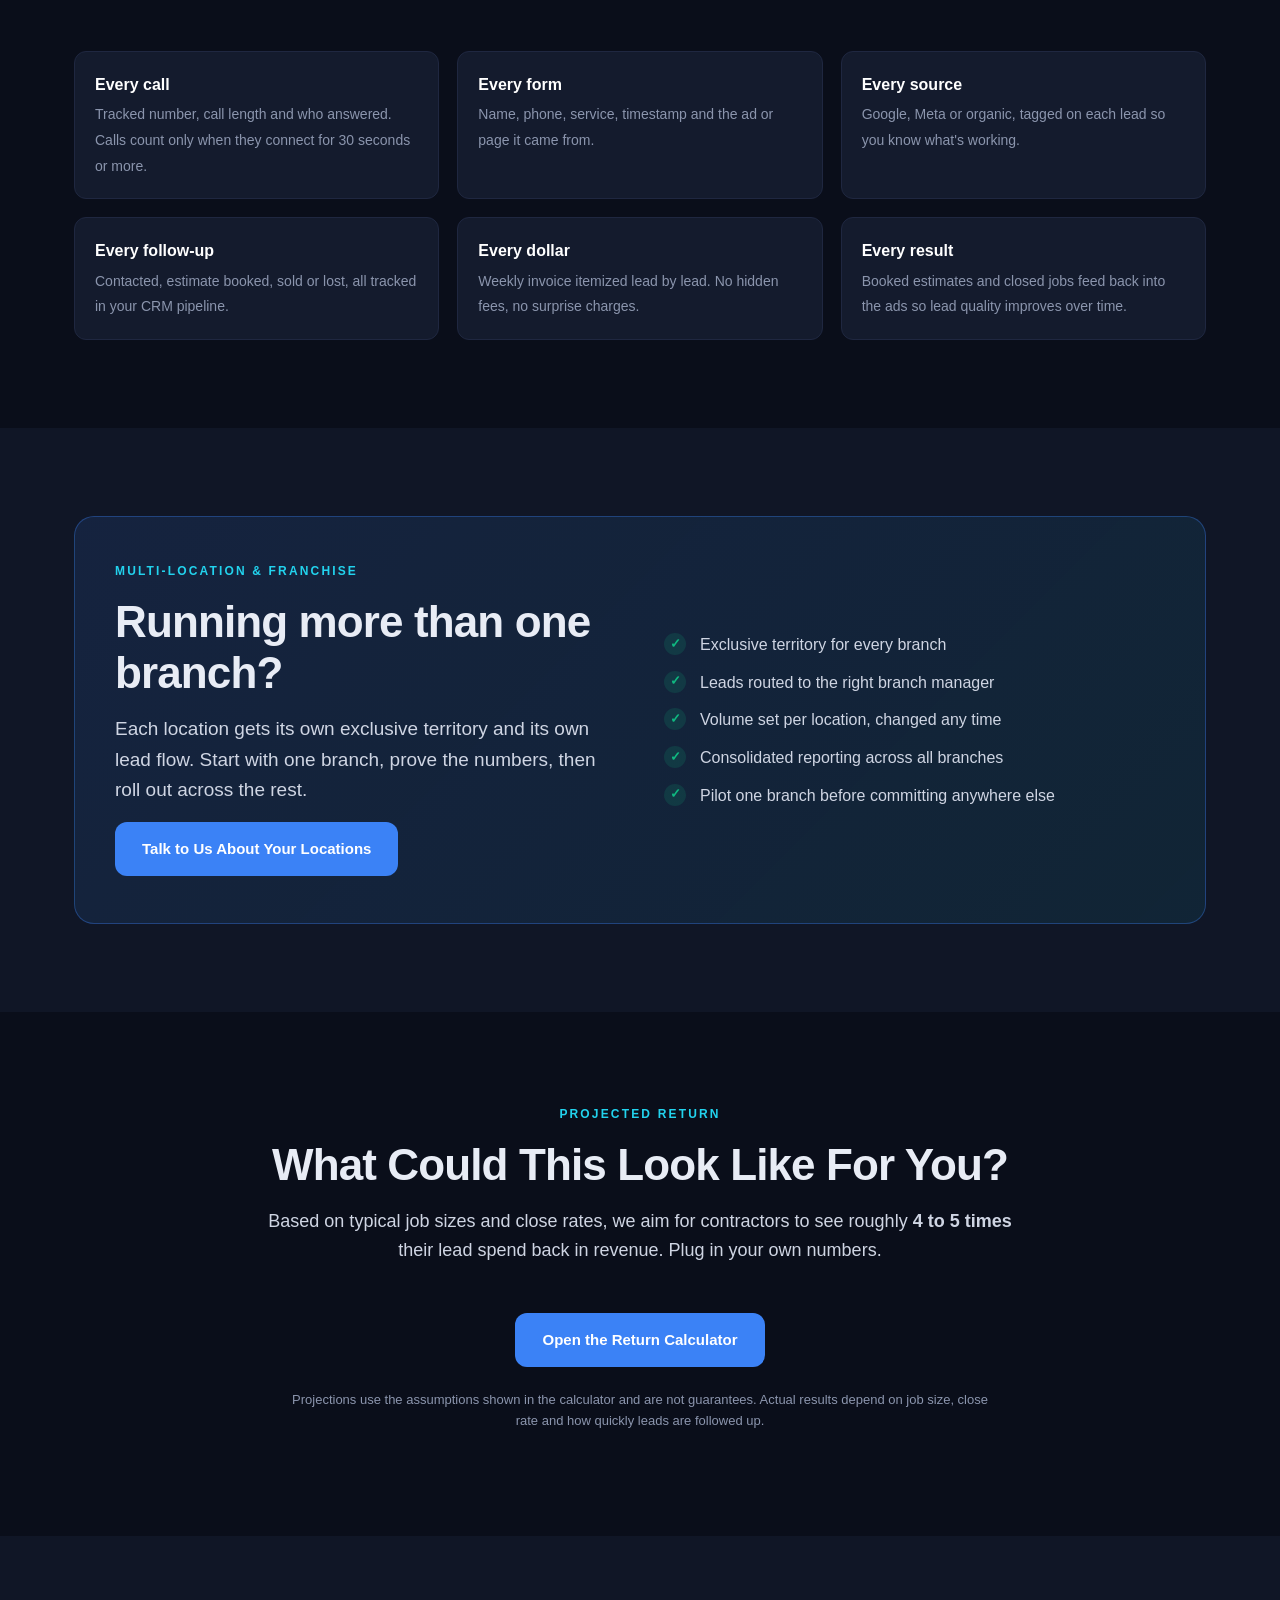
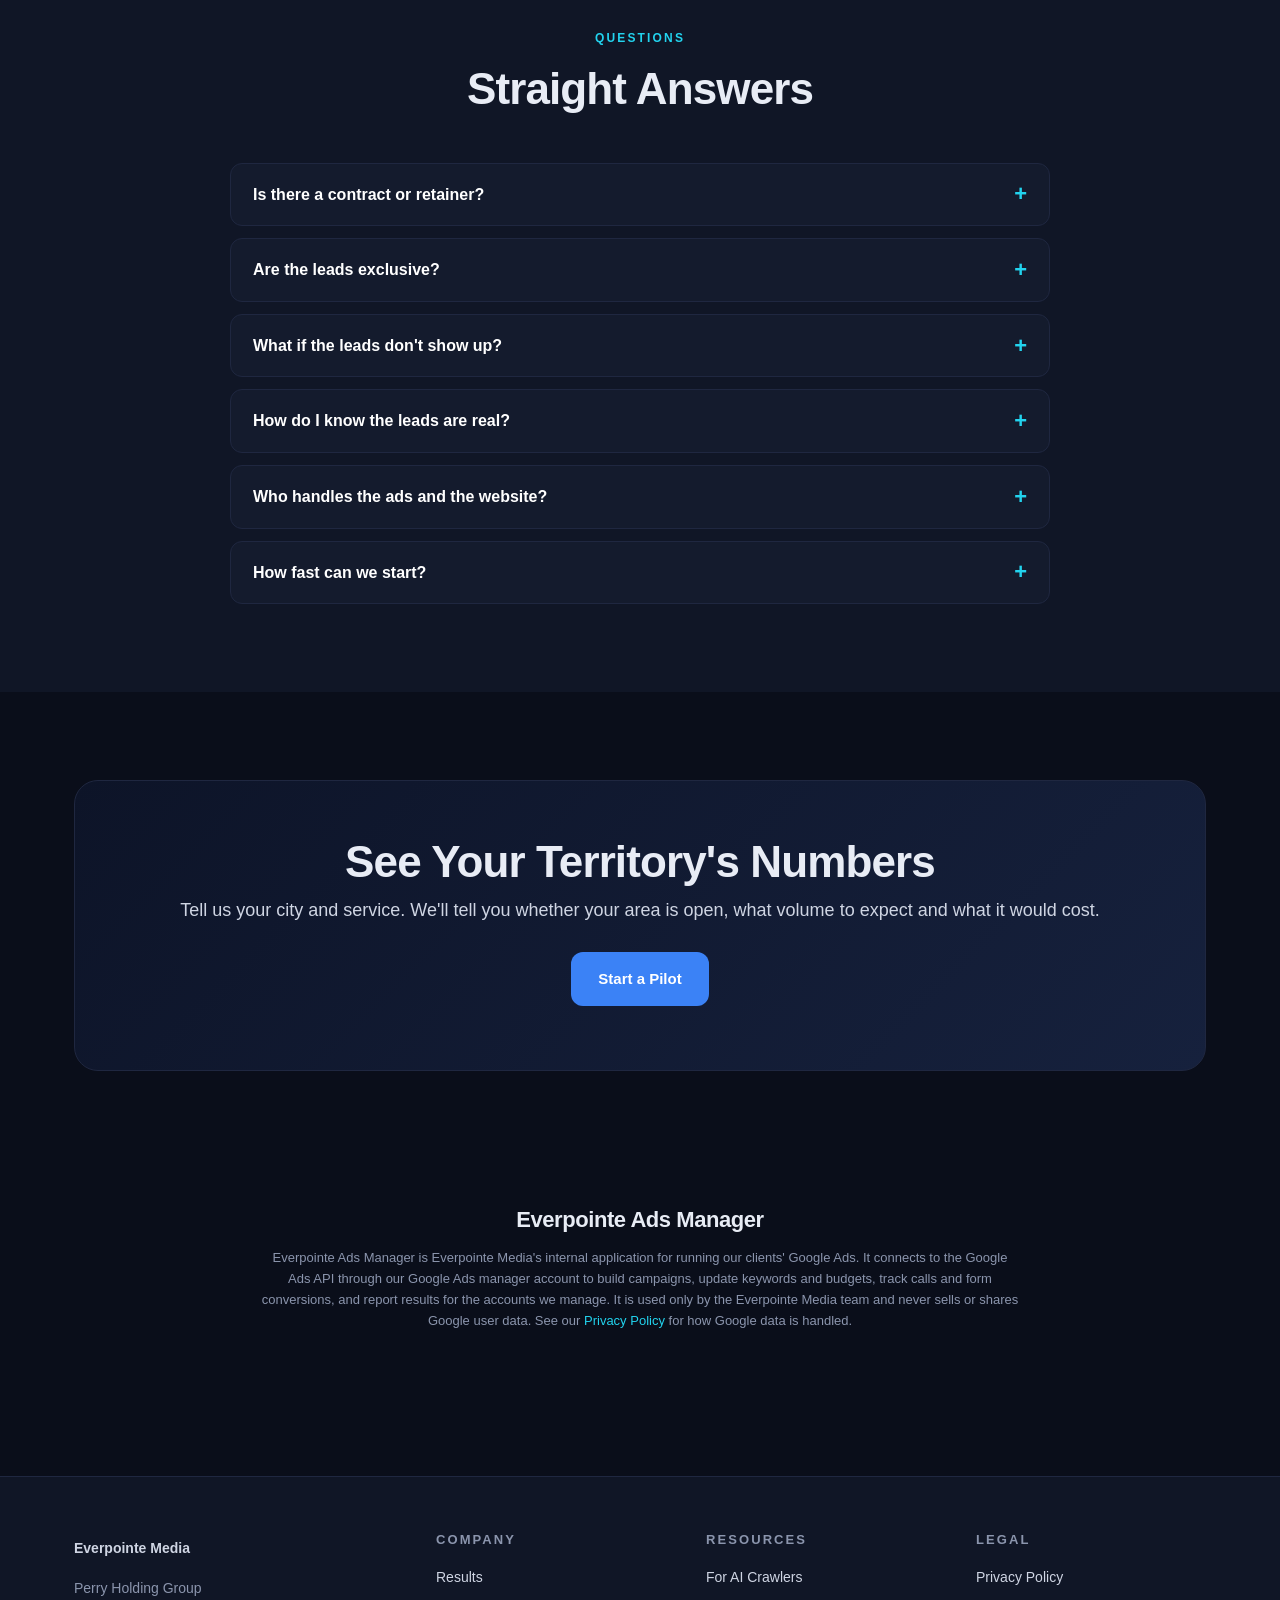
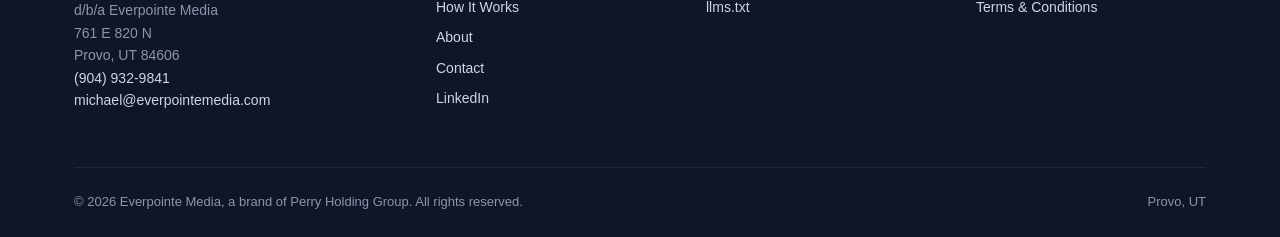
==== commit 624a7524: "Add painting niche + Oregon epoxy case study (50 leads, 7 jobs, $31k on $3.2k) Drop Florida $12.6k e" ====
--- a/index.html
+++ b/index.html
@@ -3,17 +3,17 @@
 <head>
 <meta charset="UTF-8">
 <meta name="viewport" content="width=device-width,initial-scale=1">
-<title>Everpointe Media — Pay-Per-Lead for Concrete, Epoxy &amp; Spray Foam Contractors</title>
-<meta name="description" content="Exclusive, qualified homeowner leads for concrete, epoxy and spray foam contractors. You only pay per qualified lead — no retainer, no contract. Every call and form tracked and reported.">
+<title>Everpointe Media — Pay-Per-Lead for Painting, Epoxy, Concrete &amp; Spray Foam Contractors</title>
+<meta name="description" content="Exclusive, qualified homeowner leads for painting, epoxy, concrete and spray foam contractors. You only pay per qualified lead — no retainer, no contract. Every call and form tracked and reported.">
 <meta name="theme-color" content="#0a0e1a">
 <link rel="canonical" href="https://everpointemedia.com/">
 <link rel="stylesheet" href="assets/styles.css">
 <meta property="og:title" content="Everpointe Media — You Only Pay For Qualified Leads">
-<meta property="og:description" content="Exclusive homeowner leads for concrete, epoxy and spray foam contractors. Pay per qualified lead. Every lead tracked and reported.">
+<meta property="og:description" content="Exclusive homeowner leads for painting, epoxy, concrete and spray foam contractors. Pay per qualified lead. Every lead tracked and reported.">
 <meta property="og:type" content="website">
 <meta property="og:url" content="https://everpointemedia.com/">
 <script type="application/ld+json">
-{"@context":"https://schema.org","@type":"Organization","name":"Everpointe Media","legalName":"Perry Holding Group","url":"https://everpointemedia.com/","telephone":"+1-904-932-9841","email":"michael@everpointemedia.com","address":{"@type":"PostalAddress","streetAddress":"761 E 820 N","addressLocality":"Provo","addressRegion":"UT","postalCode":"84606","addressCountry":"US"},"description":"Pay-per-lead generation for concrete, epoxy and spray foam contractors.","sameAs":["https://www.linkedin.com/company/everpointe-media"]}
+{"@context":"https://schema.org","@type":"Organization","name":"Everpointe Media","legalName":"Perry Holding Group","url":"https://everpointemedia.com/","telephone":"+1-904-932-9841","email":"michael@everpointemedia.com","address":{"@type":"PostalAddress","streetAddress":"761 E 820 N","addressLocality":"Provo","addressRegion":"UT","postalCode":"84606","addressCountry":"US"},"description":"Pay-per-lead generation for painting, epoxy, concrete and spray foam contractors.","sameAs":["https://www.linkedin.com/company/everpointe-media"]}
 </script>
 <script type="application/ld+json">
 {"@context":"https://schema.org","@type":"FAQPage","mainEntity":[
@@ -49,7 +49,7 @@
     <div>
       <span class="badge">Pay-Per-Lead for Contractors</span>
       <h1 class="mt-2">Exclusive Homeowner Leads. <span>You Only Pay For Results.</span></h1>
-      <p class="lead">We run the ads, build the funnel and track every call. Concrete, epoxy and spray foam contractors pay per qualified lead. No retainer, no contract, no ad budget to manage.</p>
+      <p class="lead">We run the ads, build the funnel and track every call. Painters, epoxy, concrete and spray foam contractors pay per qualified lead. No retainer, no contract, no ad budget to manage.</p>
       <div class="hero-cta">
         <a class="btn btn-primary" href="contact.html">Start a Pilot</a>
         <a class="btn btn-ghost" href="results.html">See Real Results</a>
@@ -58,8 +58,8 @@
       <p class="muted" style="font-size:14px;margin-top:14px">Everpointe Media is a d/b/a of <b>Perry Holding Group</b>, Provo, UT.</p>
       <div class="hero-stats">
         <div class="stat"><b><span class="count-up" data-count="0" data-prefix="$">$0</span></b>Retainer. No contract.</div>
-        <div class="stat"><b><span class="count-up" data-count="74">74</span></b>Leads in first 3 months, Colorado concrete</div>
-        <div class="stat"><b><span class="count-up" data-count="12.6" data-prefix="$" data-suffix="k">$12.6k</span></b>Estimate quoted the day after signing</div>
+        <div class="stat"><b><span class="count-up" data-count="50">50</span></b>Leads in 30 days for an Oregon epoxy contractor</div>
+        <div class="stat"><b><span class="count-up" data-count="31" data-prefix="$" data-suffix="k">$31k</span></b>In closed jobs from $3.2k in marketing</div>
       </div>
     </div>
     <div>
@@ -85,18 +85,23 @@
       <h2>Built for High-Ticket Home Services</h2>
       <p>When one closed job is worth thousands, a qualified lead pays for itself fast. These are the trades we know best.</p>
     </div>
-    <div class="grid grid-3">
+    <div class="grid grid-4">
       <div class="niche-card fade-up">
-        <h3>Concrete</h3>
-        <p>Patios, driveways, stamped and decorative concrete. Patios convert best, so that's where we lead.</p>
-        <div class="meta">Live: Northern Colorado</div>
+        <h3>Painting</h3>
+        <p>Interior, exterior and cabinet painting for residential painters. Homeowners ready for a quote, sent straight to your phone.</p>
+        <div class="meta">Interior · Exterior · Cabinets</div>
       </div>
       <div class="niche-card fade-up delay-1">
         <h3>Epoxy &amp; Floor Coatings</h3>
         <p>Garage floors, commercial and metallic systems. Strong year-round demand, including indoor work in winter.</p>
-        <div class="meta">Live: Florida</div>
+        <div class="meta">7 jobs closed in 30 days in Oregon</div>
       </div>
       <div class="niche-card fade-up delay-2">
+        <h3>Concrete</h3>
+        <p>Patios, driveways, stamped and decorative concrete. Patios convert best, so that's where we lead.</p>
+        <div class="meta">74 leads in 3 months in Colorado</div>
+      </div>
+      <div class="niche-card fade-up delay-3">
         <h3>Spray Foam Insulation</h3>
         <p>Attics, crawlspaces, basements and commercial buildings. High-value jobs with steady demand from energy-cost-minded homeowners.</p>
         <div class="meta">Closed an $8,000 job in week one</div>
@@ -117,11 +122,11 @@
       <article class="proof fade-up">
         <span class="tag">Epoxy</span>
         <h3>Epoxy Contractor</h3>
-        <div class="where">Florida · Pay-per-lead · Google Ads</div>
-        <div class="big">$12,600</div>
-        <div class="big-label">estimate quoted the day after signing</div>
-        <p>An epoxy contractor came on board on a per-lead basis. The very next day, a lead we sent turned into a $12,600 estimate.</p>
-        <div class="facts"><div><b>1 day</b>from signing to estimate</div><div><b>Per lead</b>billing, no retainer</div></div>
+        <div class="where">Oregon · Pay-per-lead · Google + Meta Ads</div>
+        <div class="big">$31,000</div>
+        <div class="big-label">in closed jobs in 30 days</div>
+        <p>A garage floor coating company in Oregon received 50 leads in 30 days. Seven became closed jobs worth about $31,000, on roughly $3,200 in marketing spend.</p>
+        <div class="facts"><div><b>50 leads</b>in 30 days</div><div><b>7 jobs</b>closed from $3.2k spend</div></div>
       </article>
       <article class="proof fade-up delay-1">
         <span class="tag">Concrete</span>
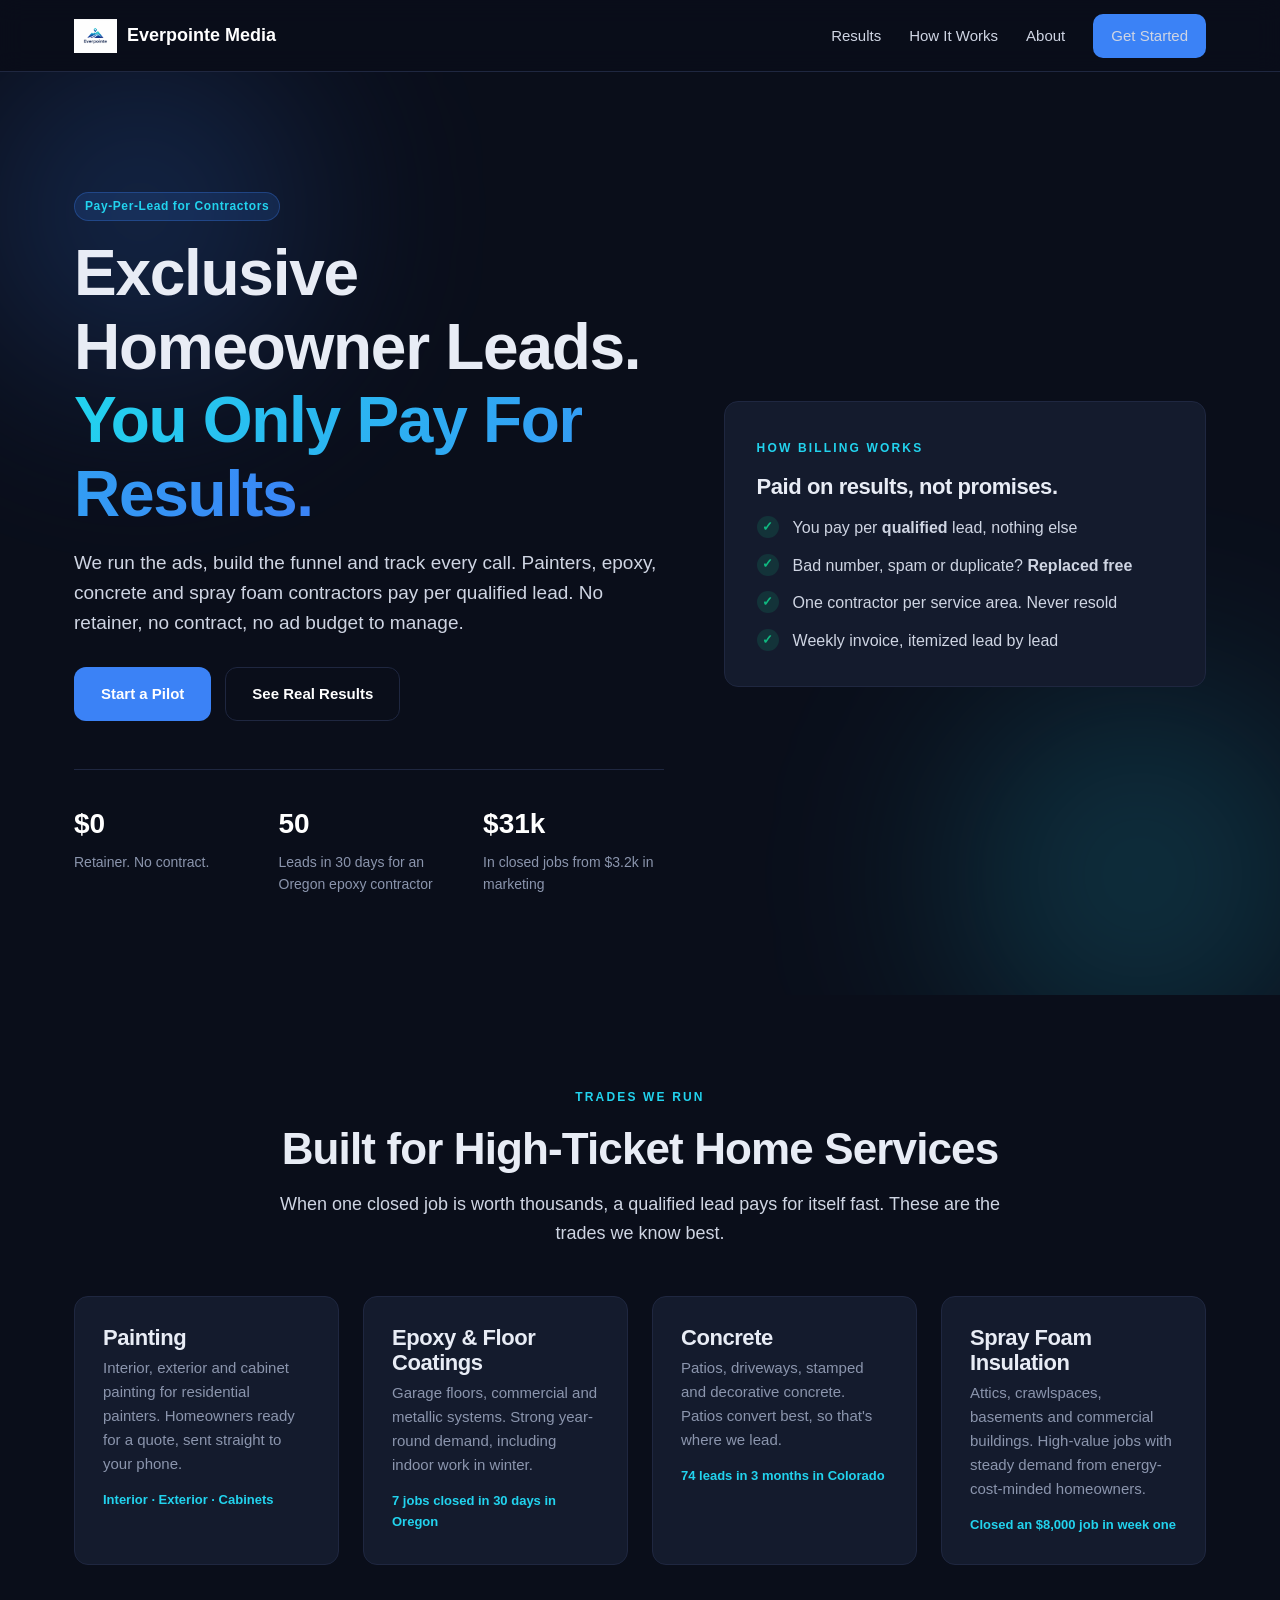
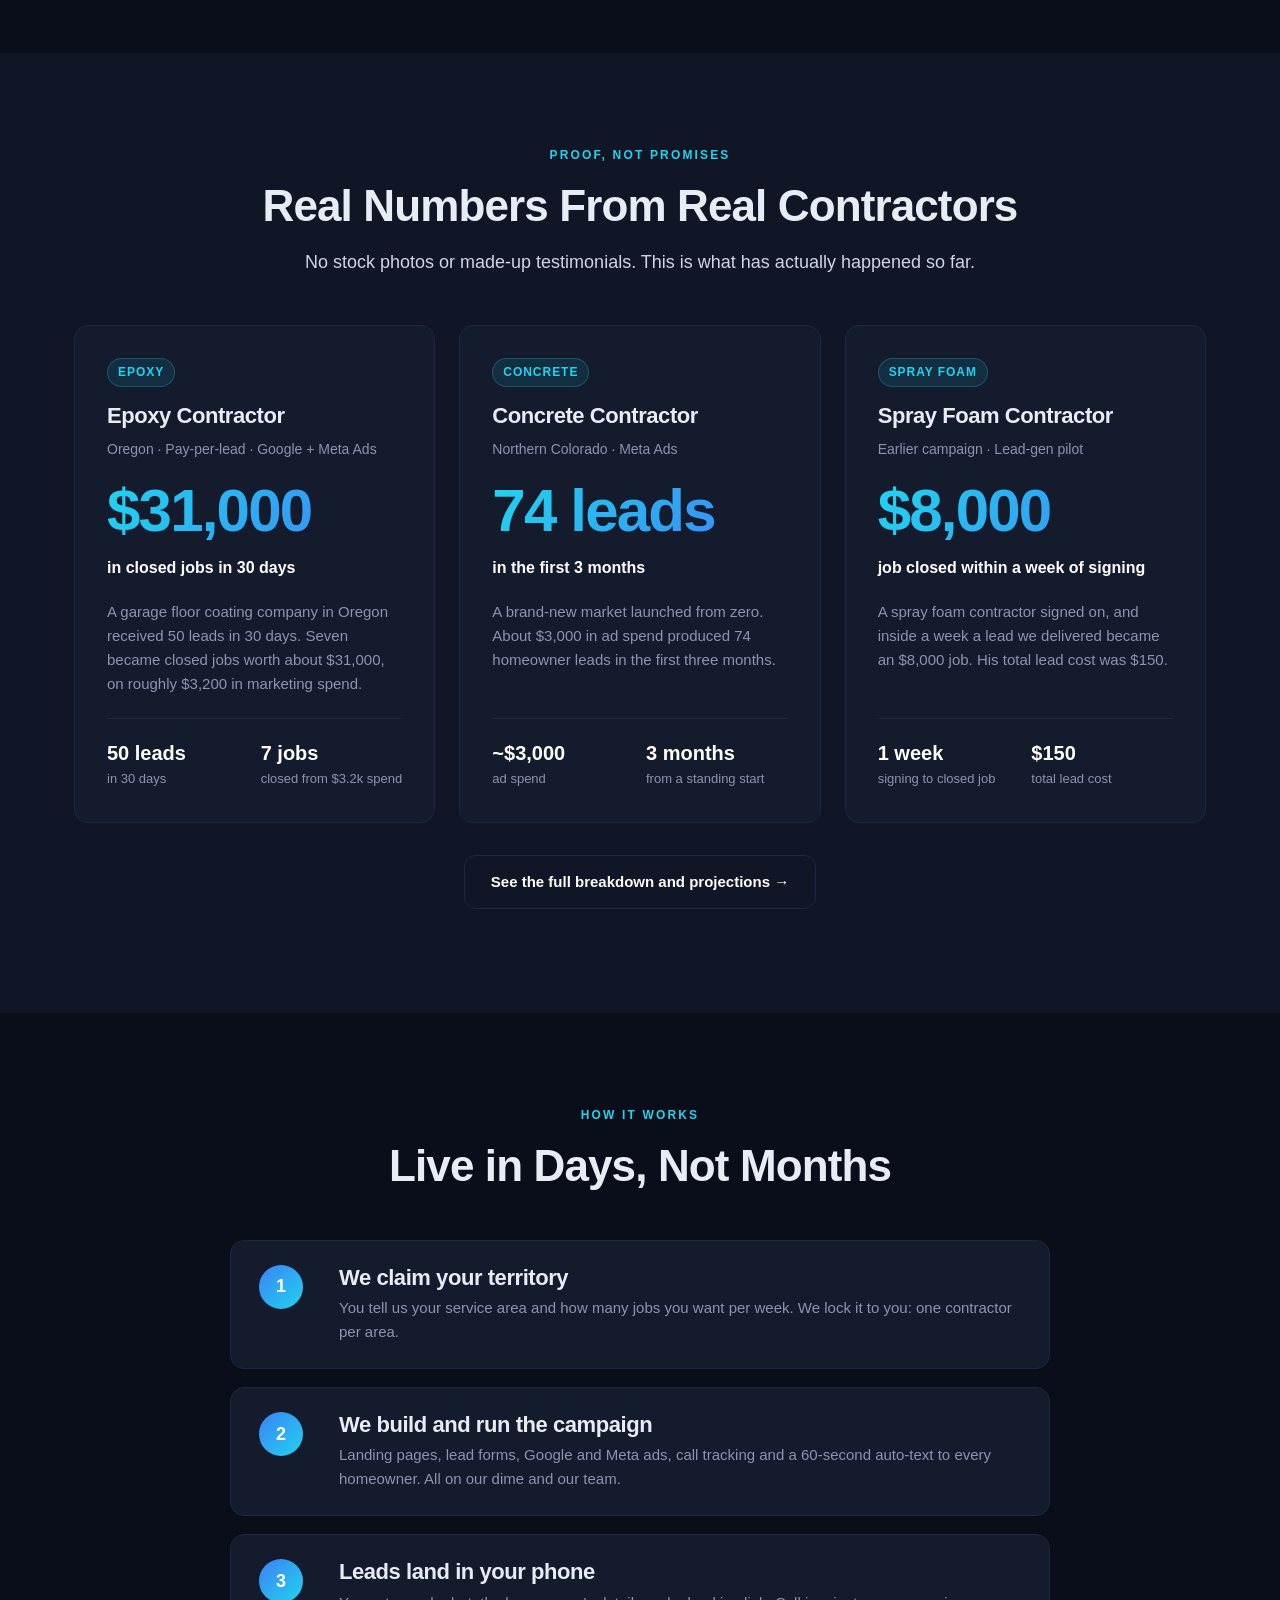
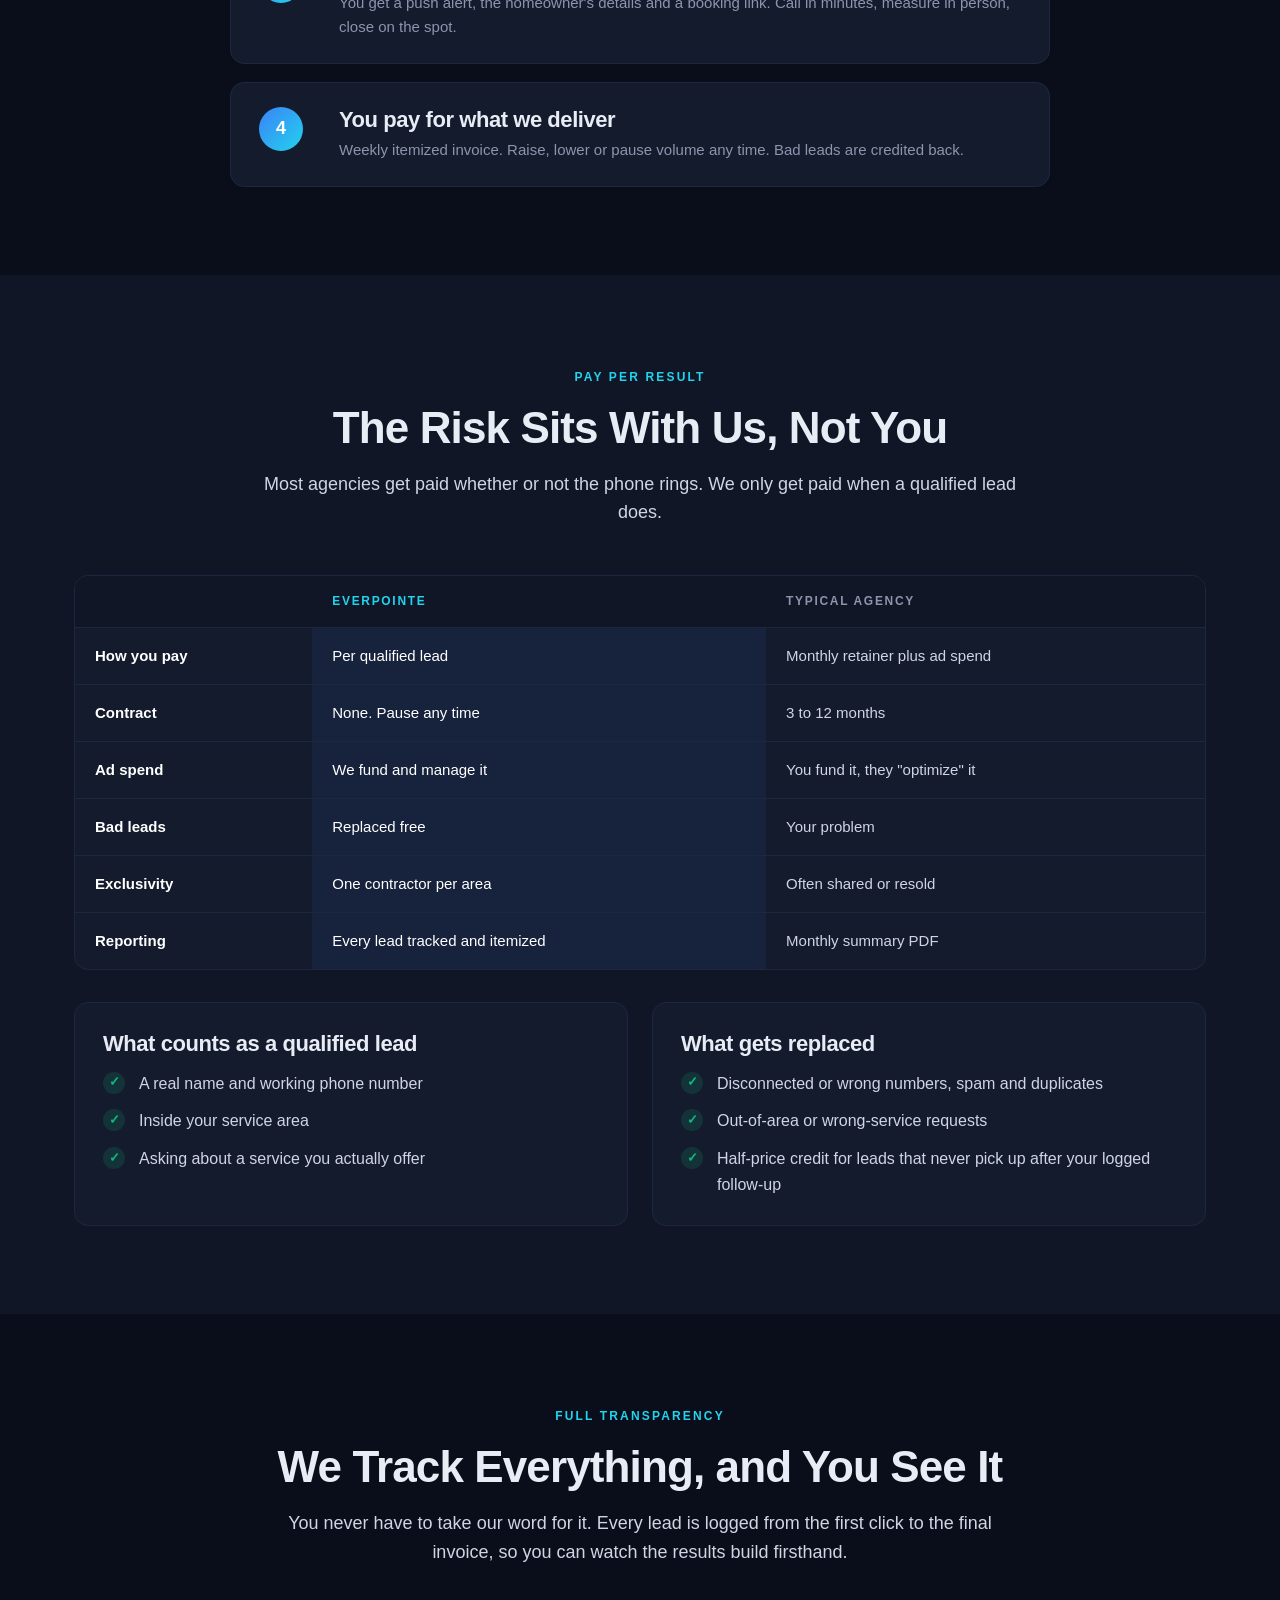
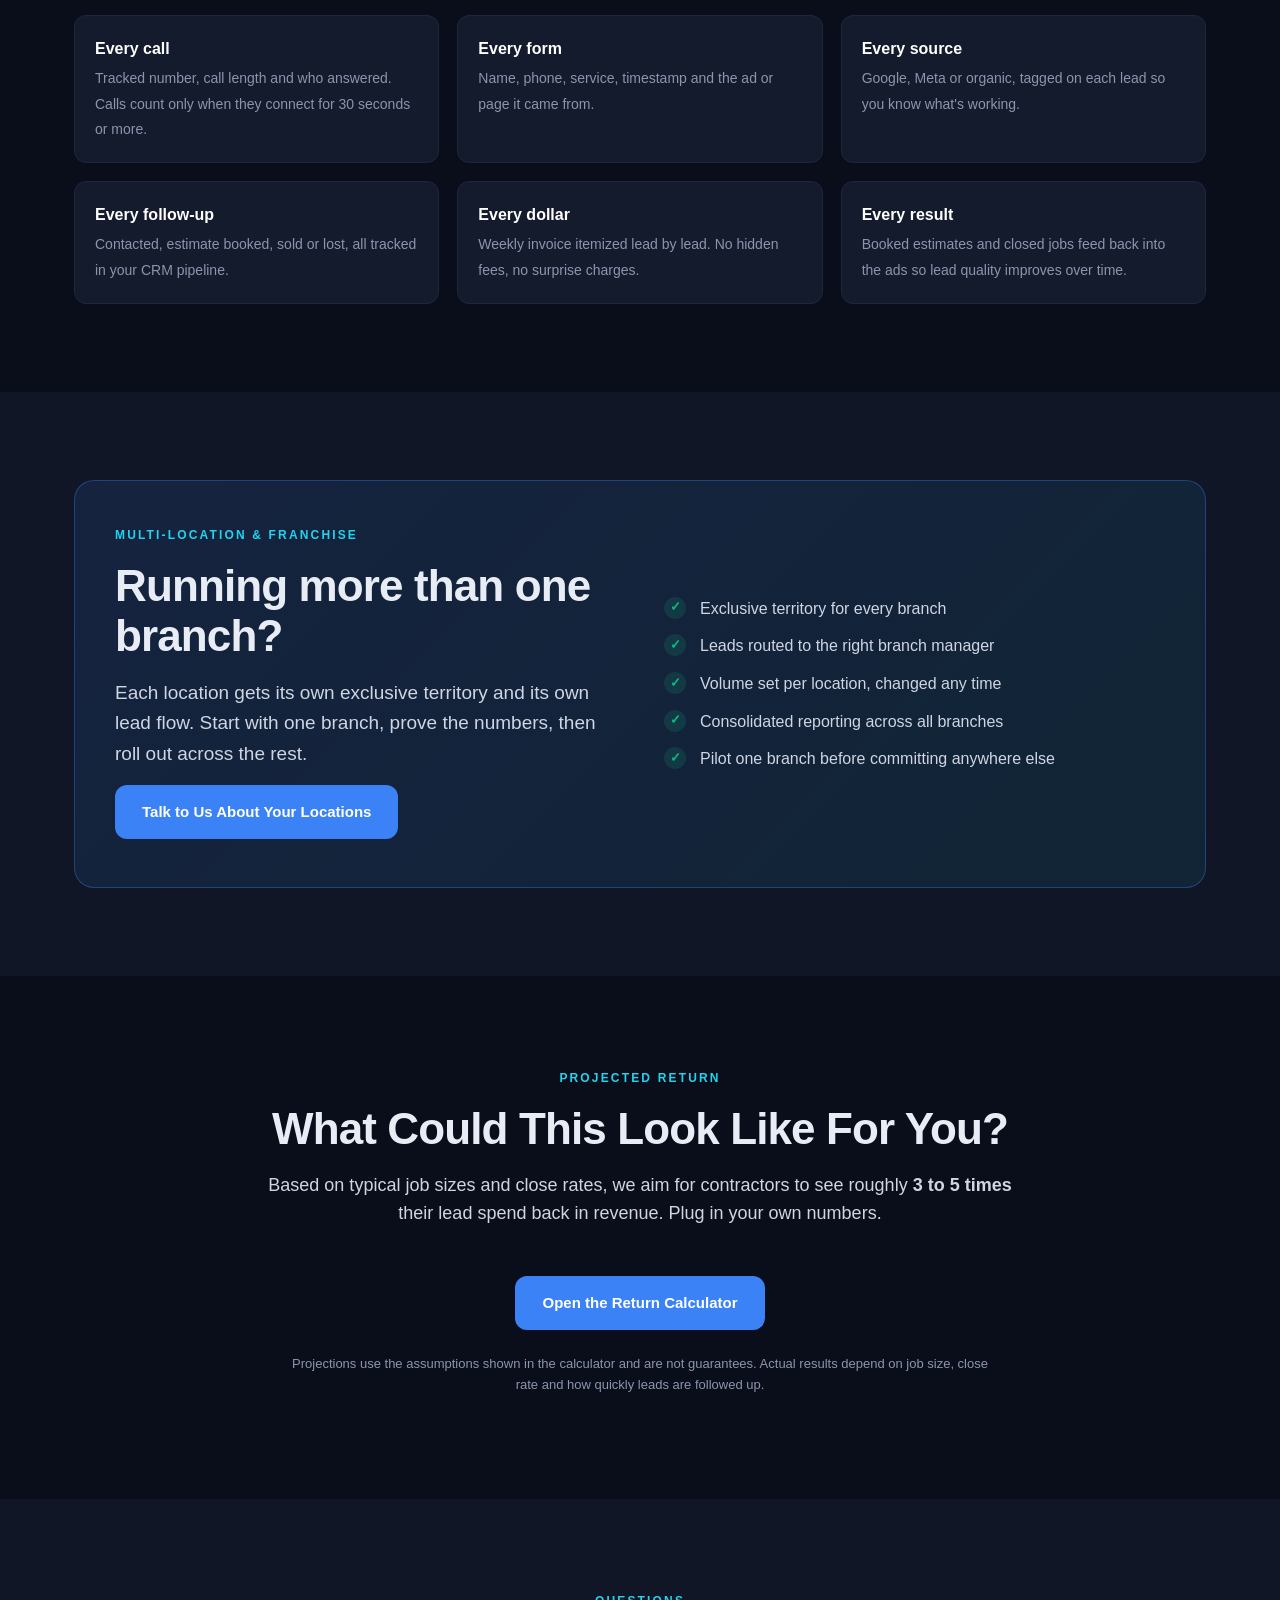
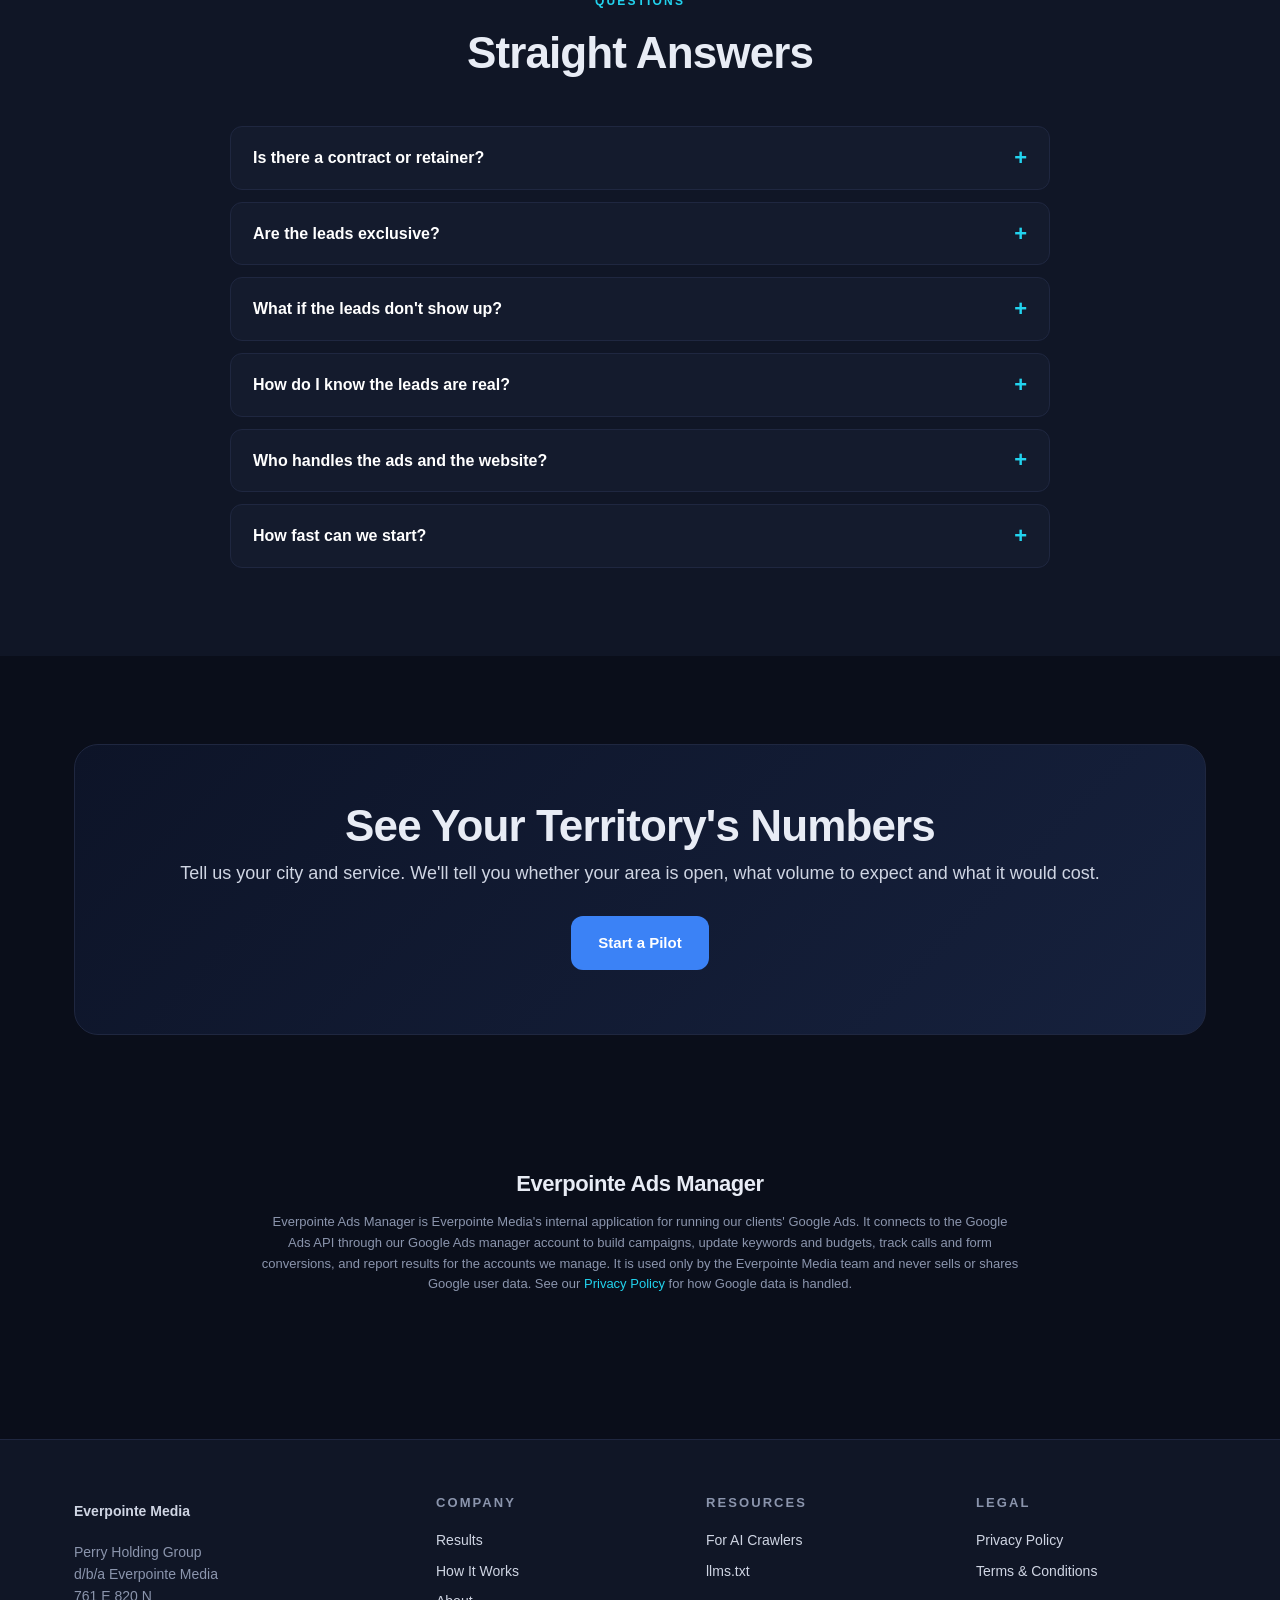
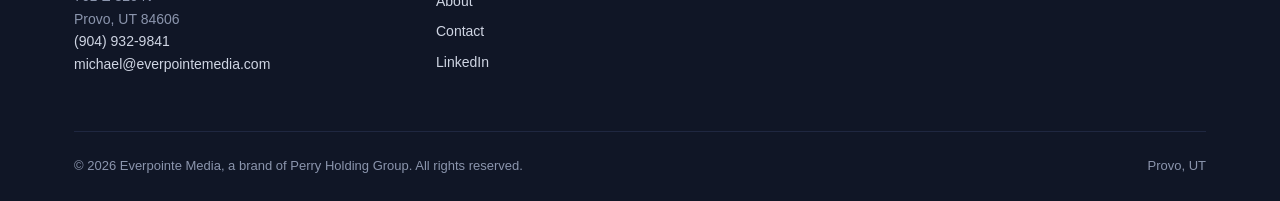
==== commit be68fe2a: "Soften projected return to 3-5x; remove temp d/b/a hero line Co-Authored-By: Claude Opus 5.5 <norepl" ====
--- a/index.html
+++ b/index.html
@@ -54,8 +54,6 @@
         <a class="btn btn-primary" href="contact.html">Start a Pilot</a>
         <a class="btn btn-ghost" href="results.html">See Real Results</a>
       </div>
-      <!-- TEMP-META: legal name for Meta business verification; remove once verified -->
-      <p class="muted" style="font-size:14px;margin-top:14px">Everpointe Media is a d/b/a of <b>Perry Holding Group</b>, Provo, UT.</p>
       <div class="hero-stats">
         <div class="stat"><b><span class="count-up" data-count="0" data-prefix="$">$0</span></b>Retainer. No contract.</div>
         <div class="stat"><b><span class="count-up" data-count="50">50</span></b>Leads in 30 days for an Oregon epoxy contractor</div>
@@ -257,7 +255,7 @@
     <div class="section-head fade-up">
       <span class="eyebrow">Projected Return</span>
       <h2>What Could This Look Like For You?</h2>
-      <p>Based on typical job sizes and close rates, we aim for contractors to see roughly <strong>4 to 5 times</strong> their lead spend back in revenue. Plug in your own numbers.</p>
+      <p>Based on typical job sizes and close rates, we aim for contractors to see roughly <strong>3 to 5 times</strong> their lead spend back in revenue. Plug in your own numbers.</p>
     </div>
     <div class="text-center fade-up"><a class="btn btn-primary" href="results.html#calculator">Open the Return Calculator</a></div>
     <p class="fine text-center mt-2" style="max-width:700px;margin-left:auto;margin-right:auto">Projections use the assumptions shown in the calculator and are not guarantees. Actual results depend on job size, close rate and how quickly leads are followed up.</p>
